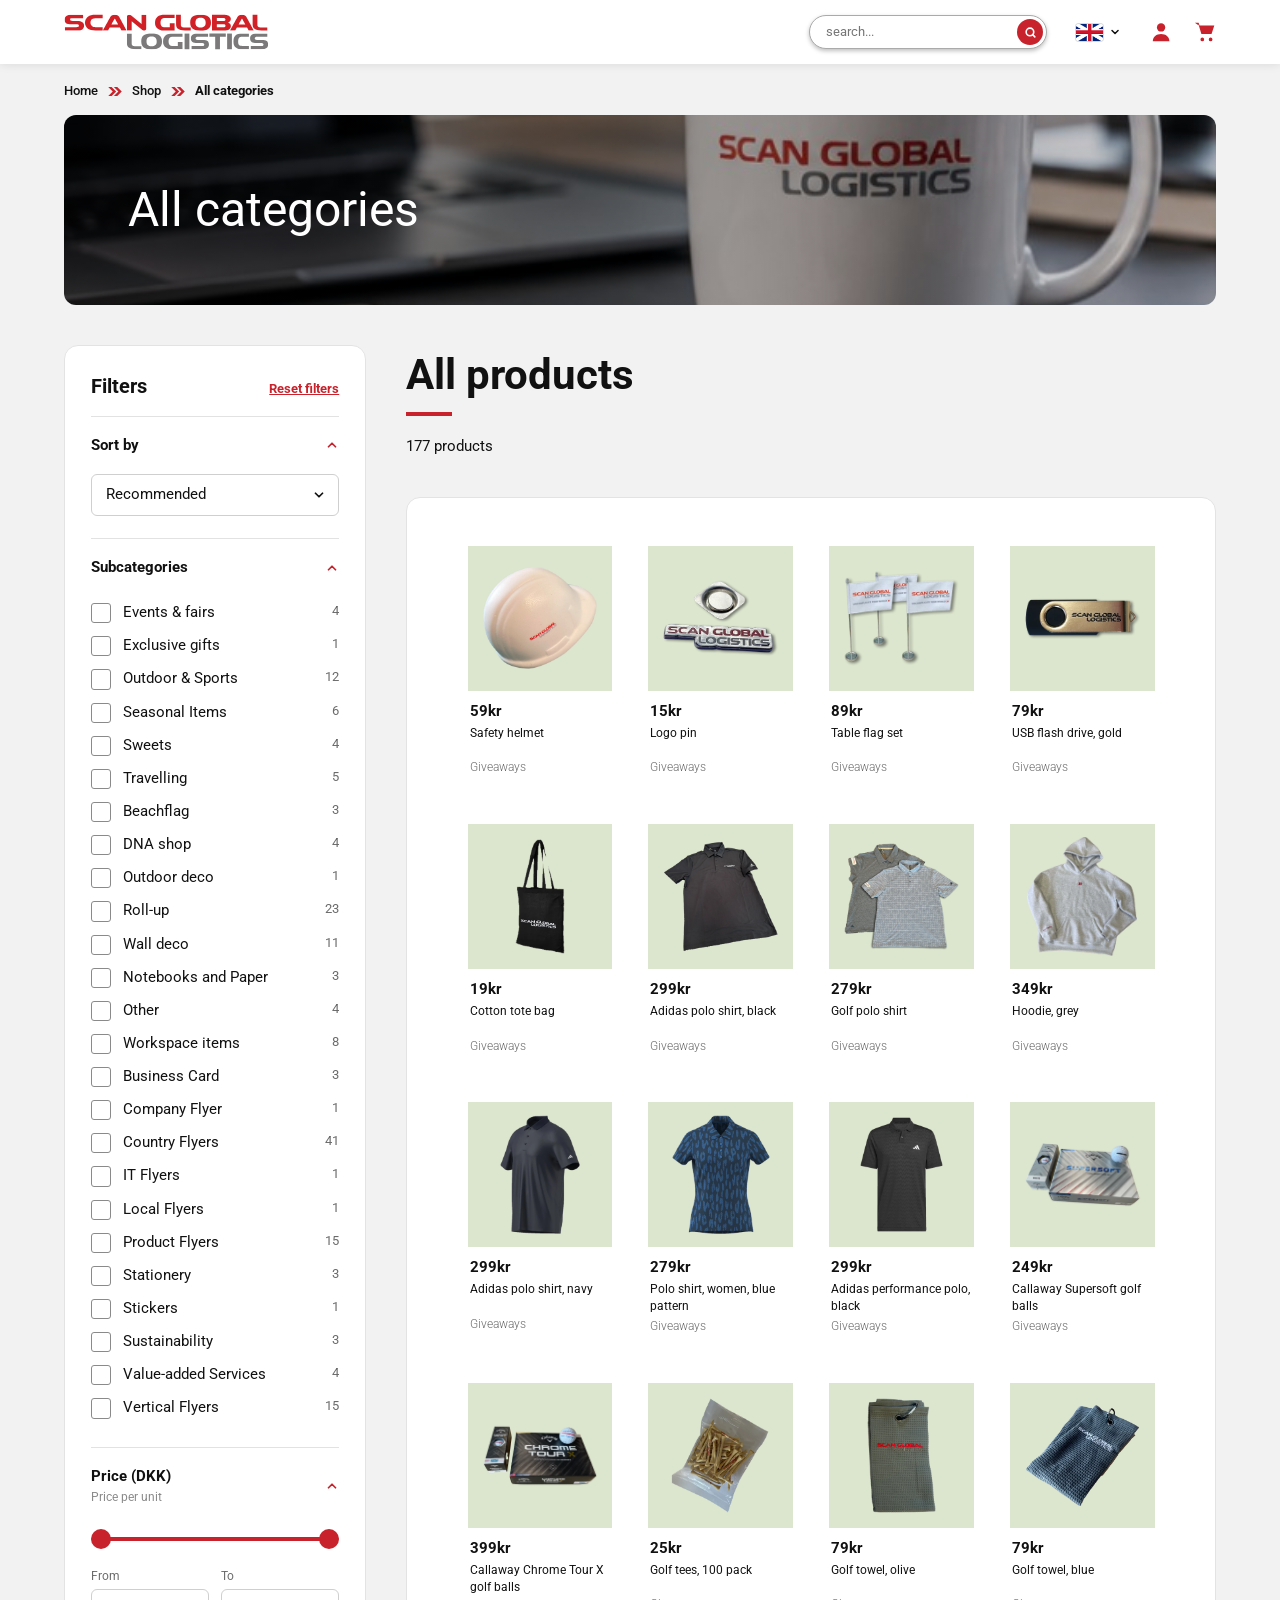
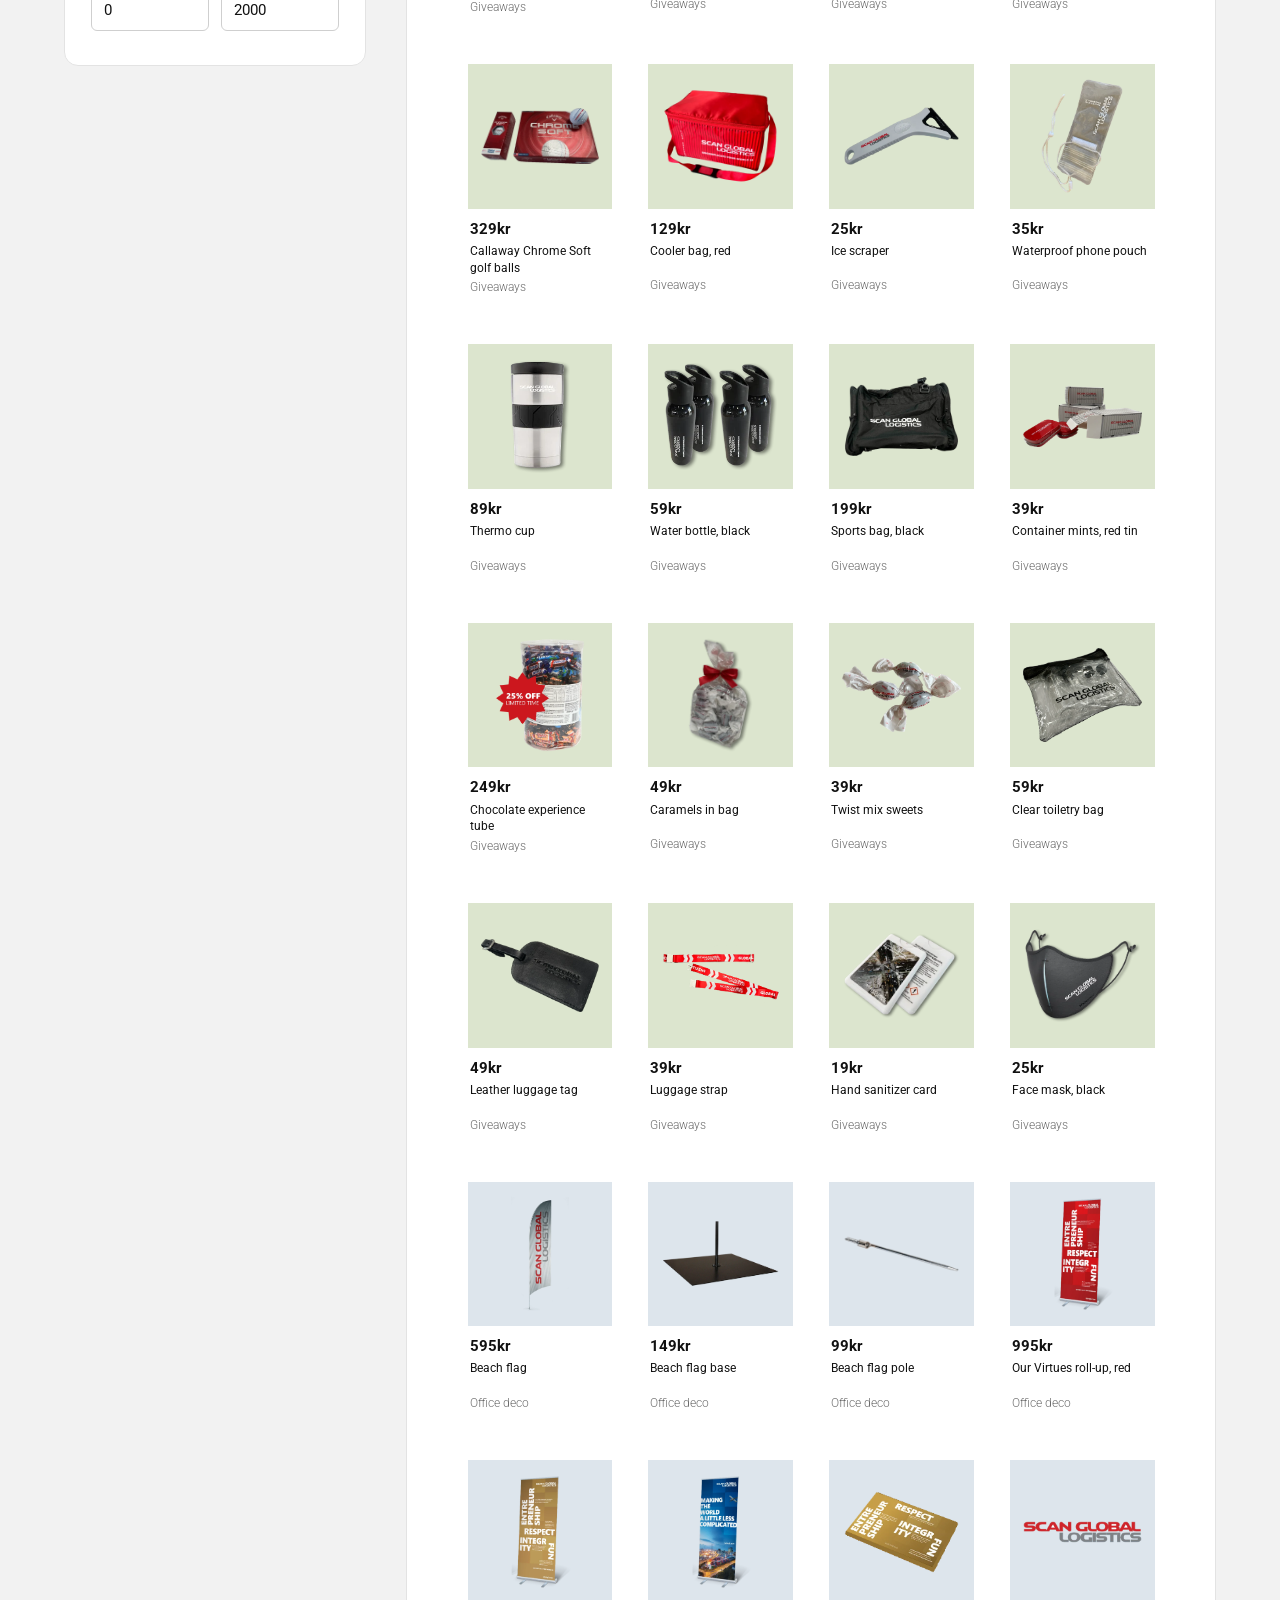
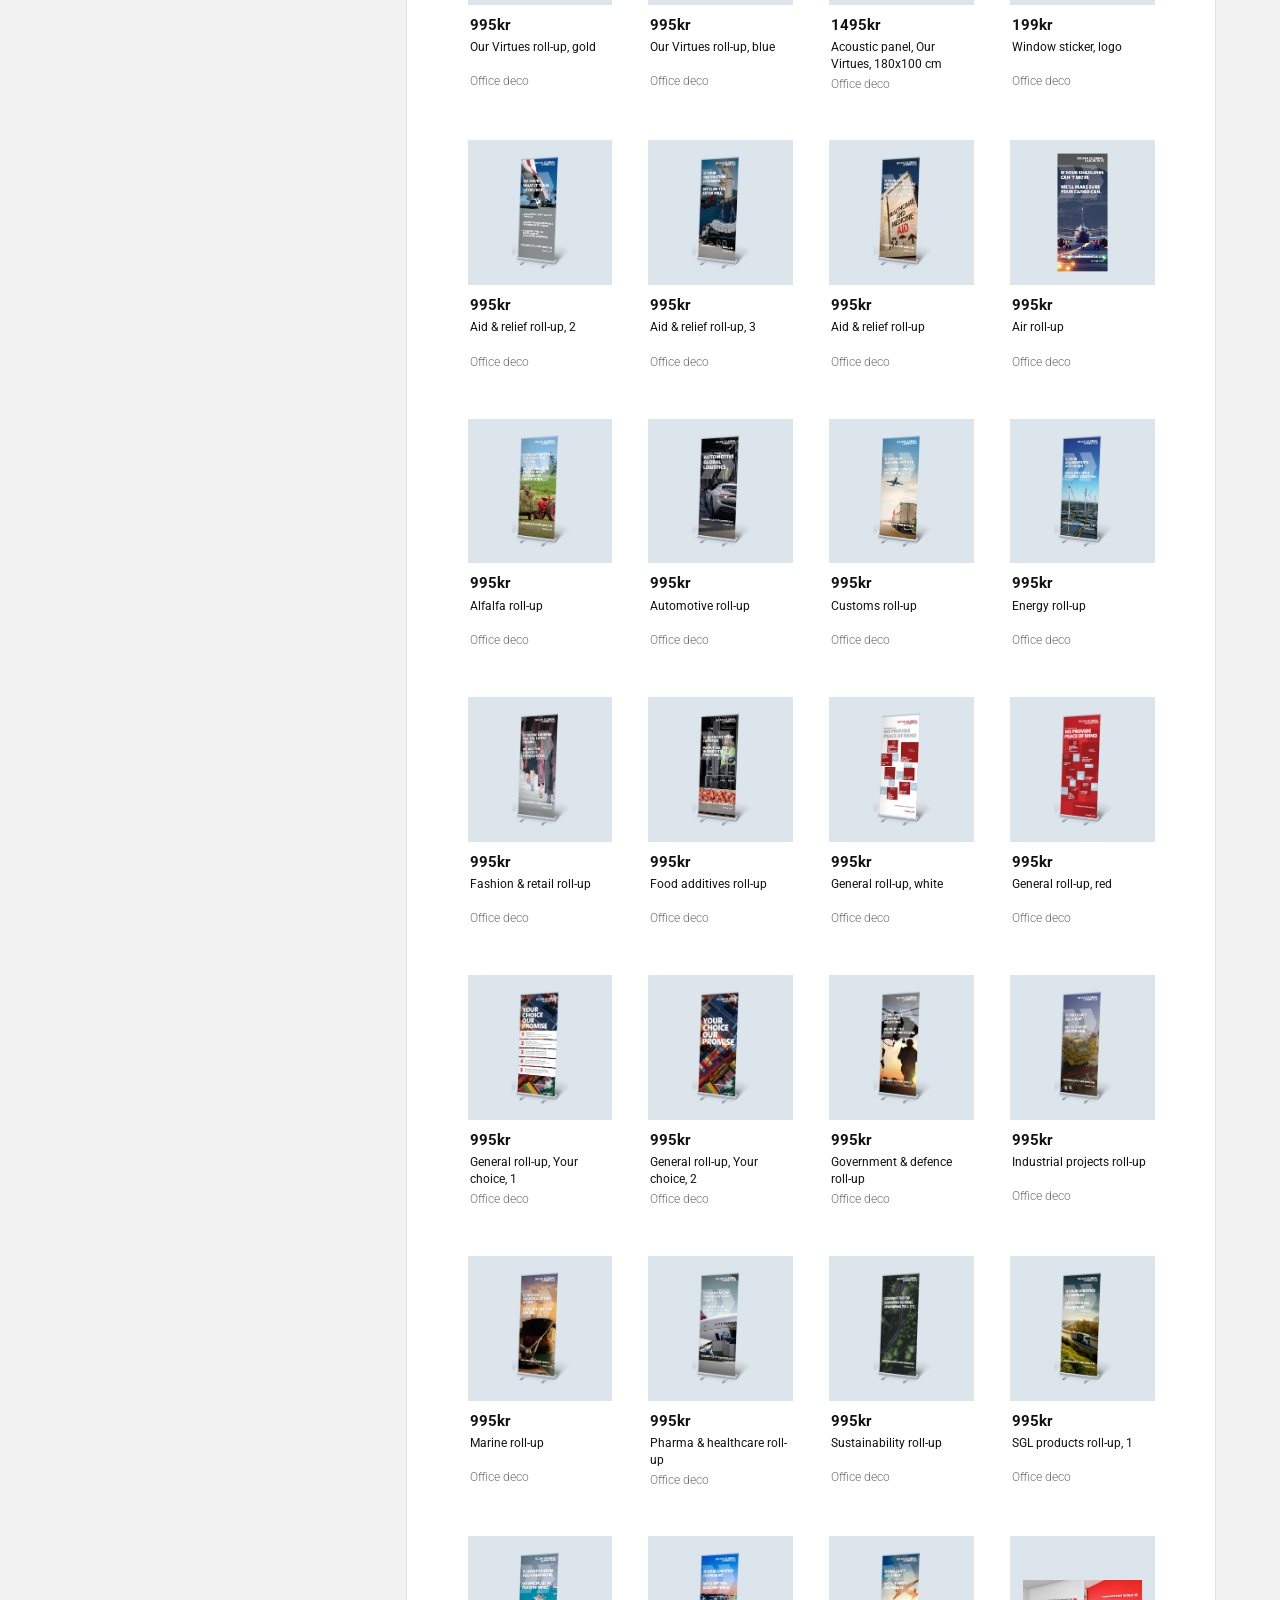
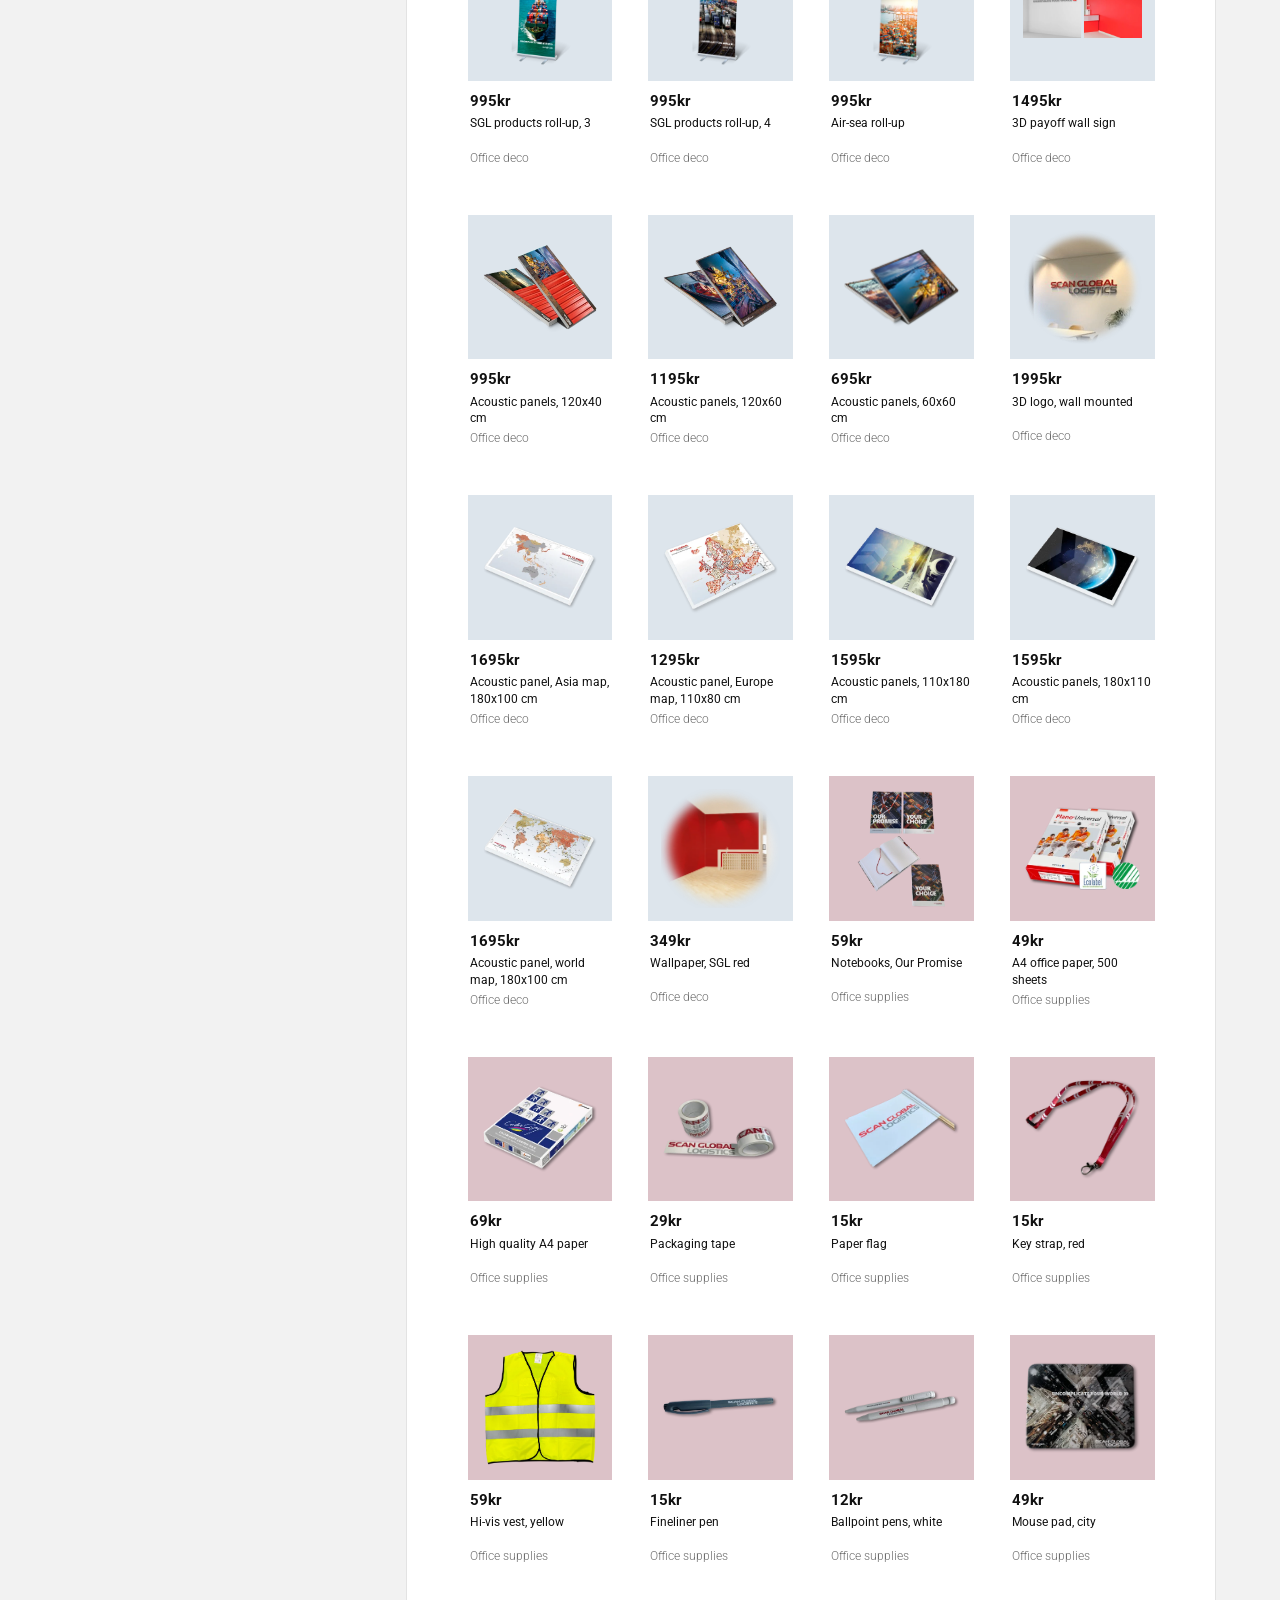
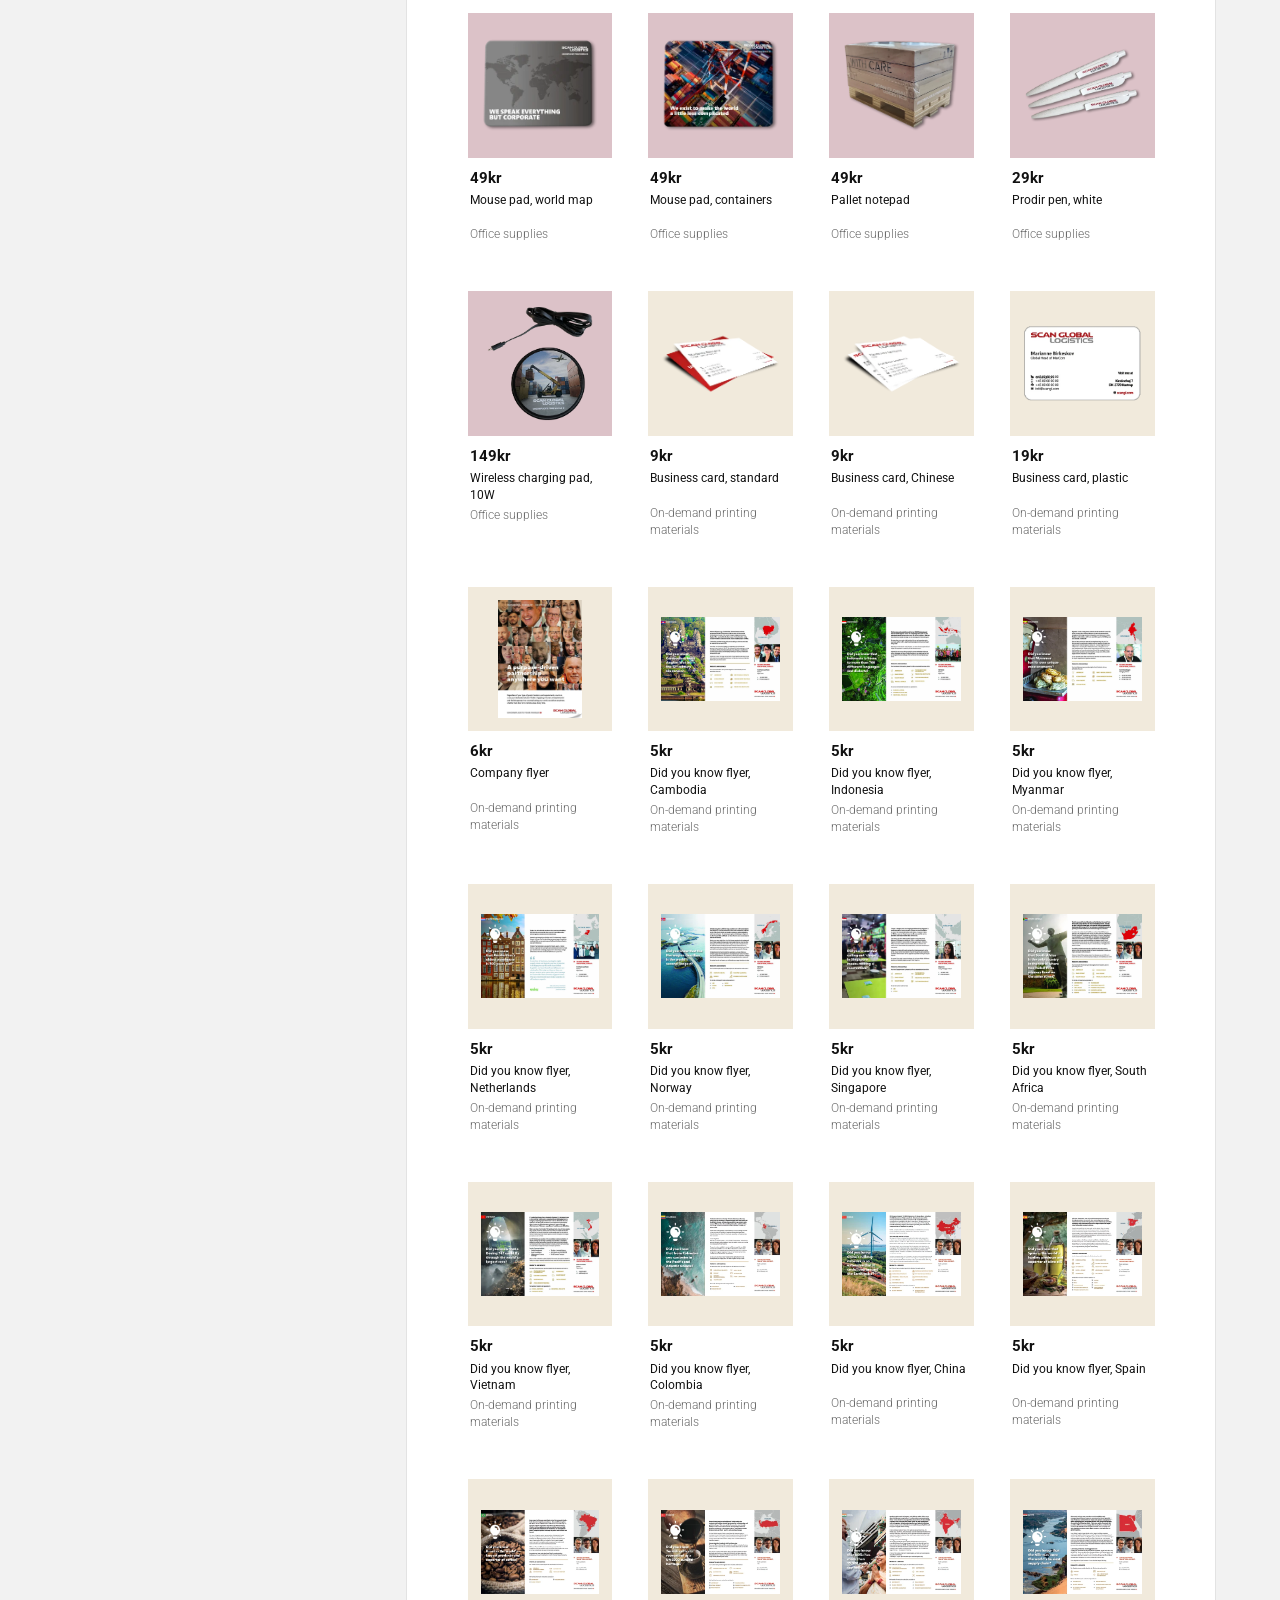
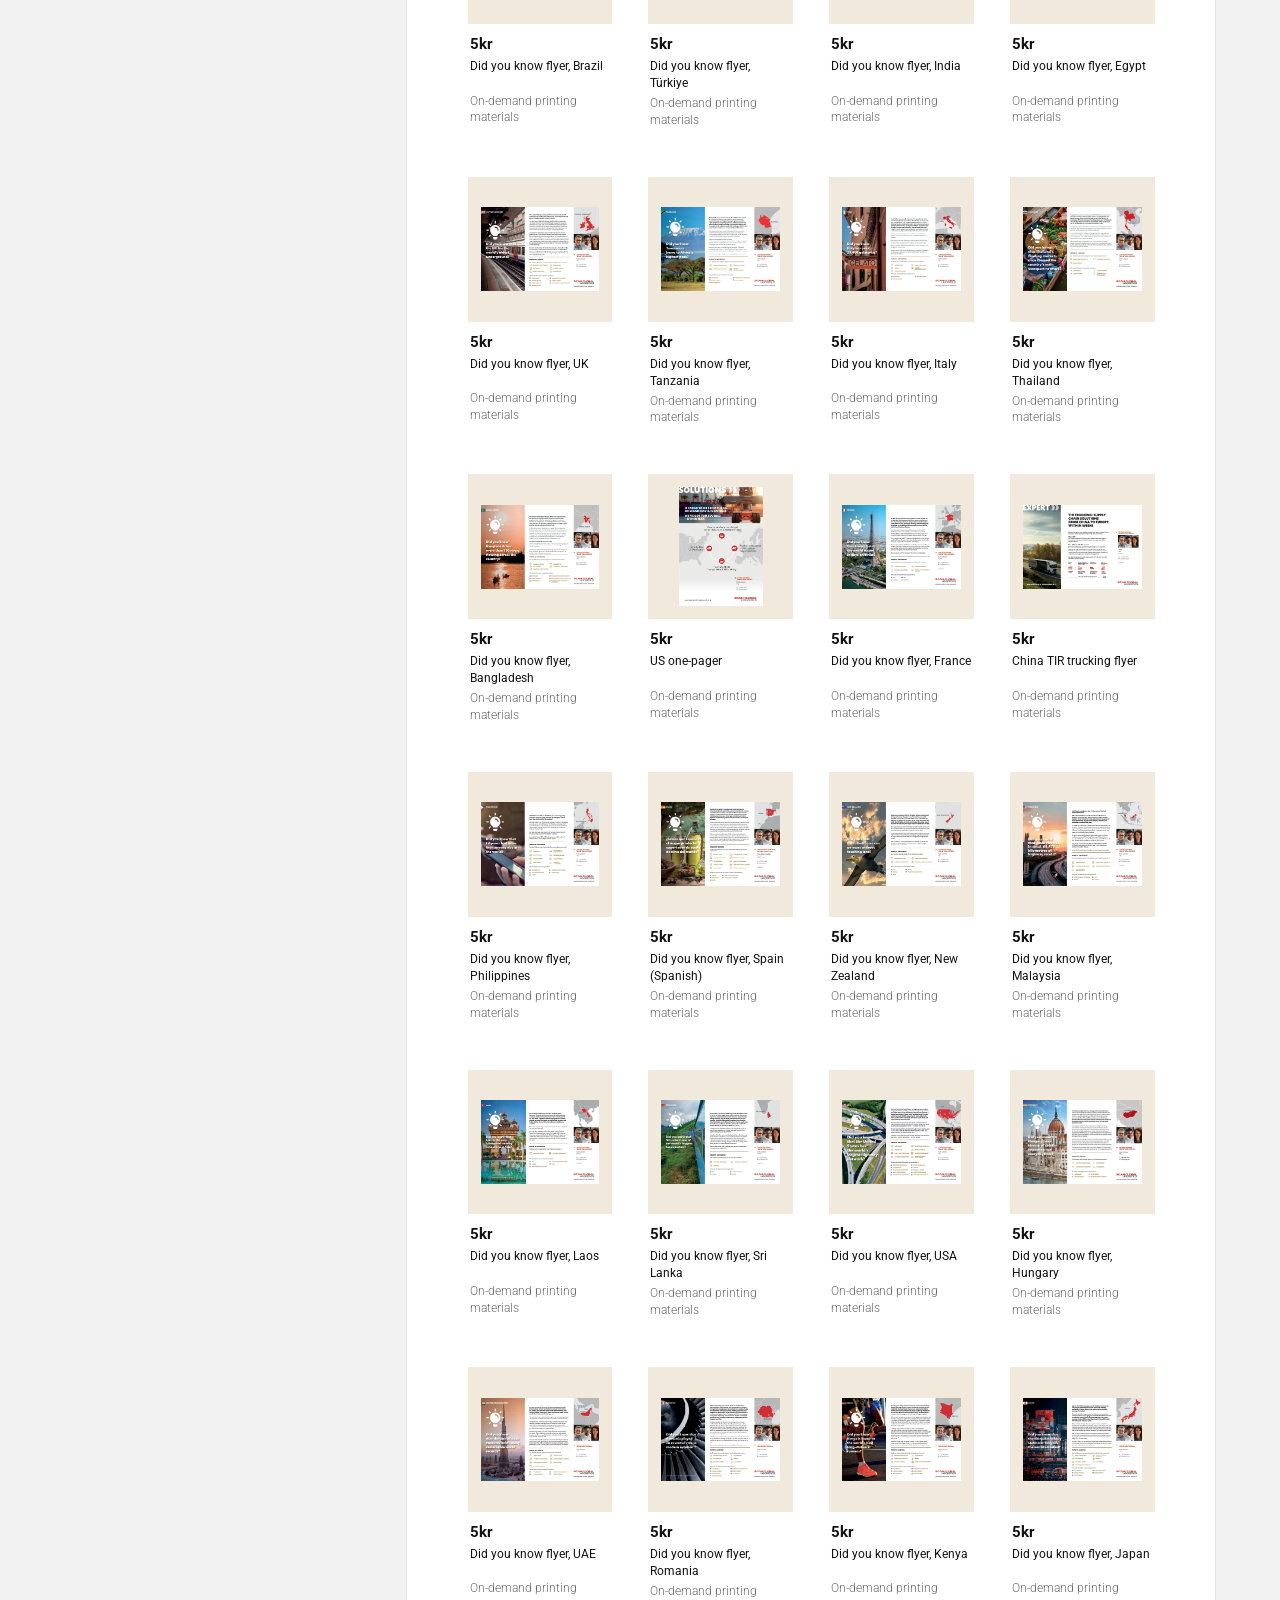
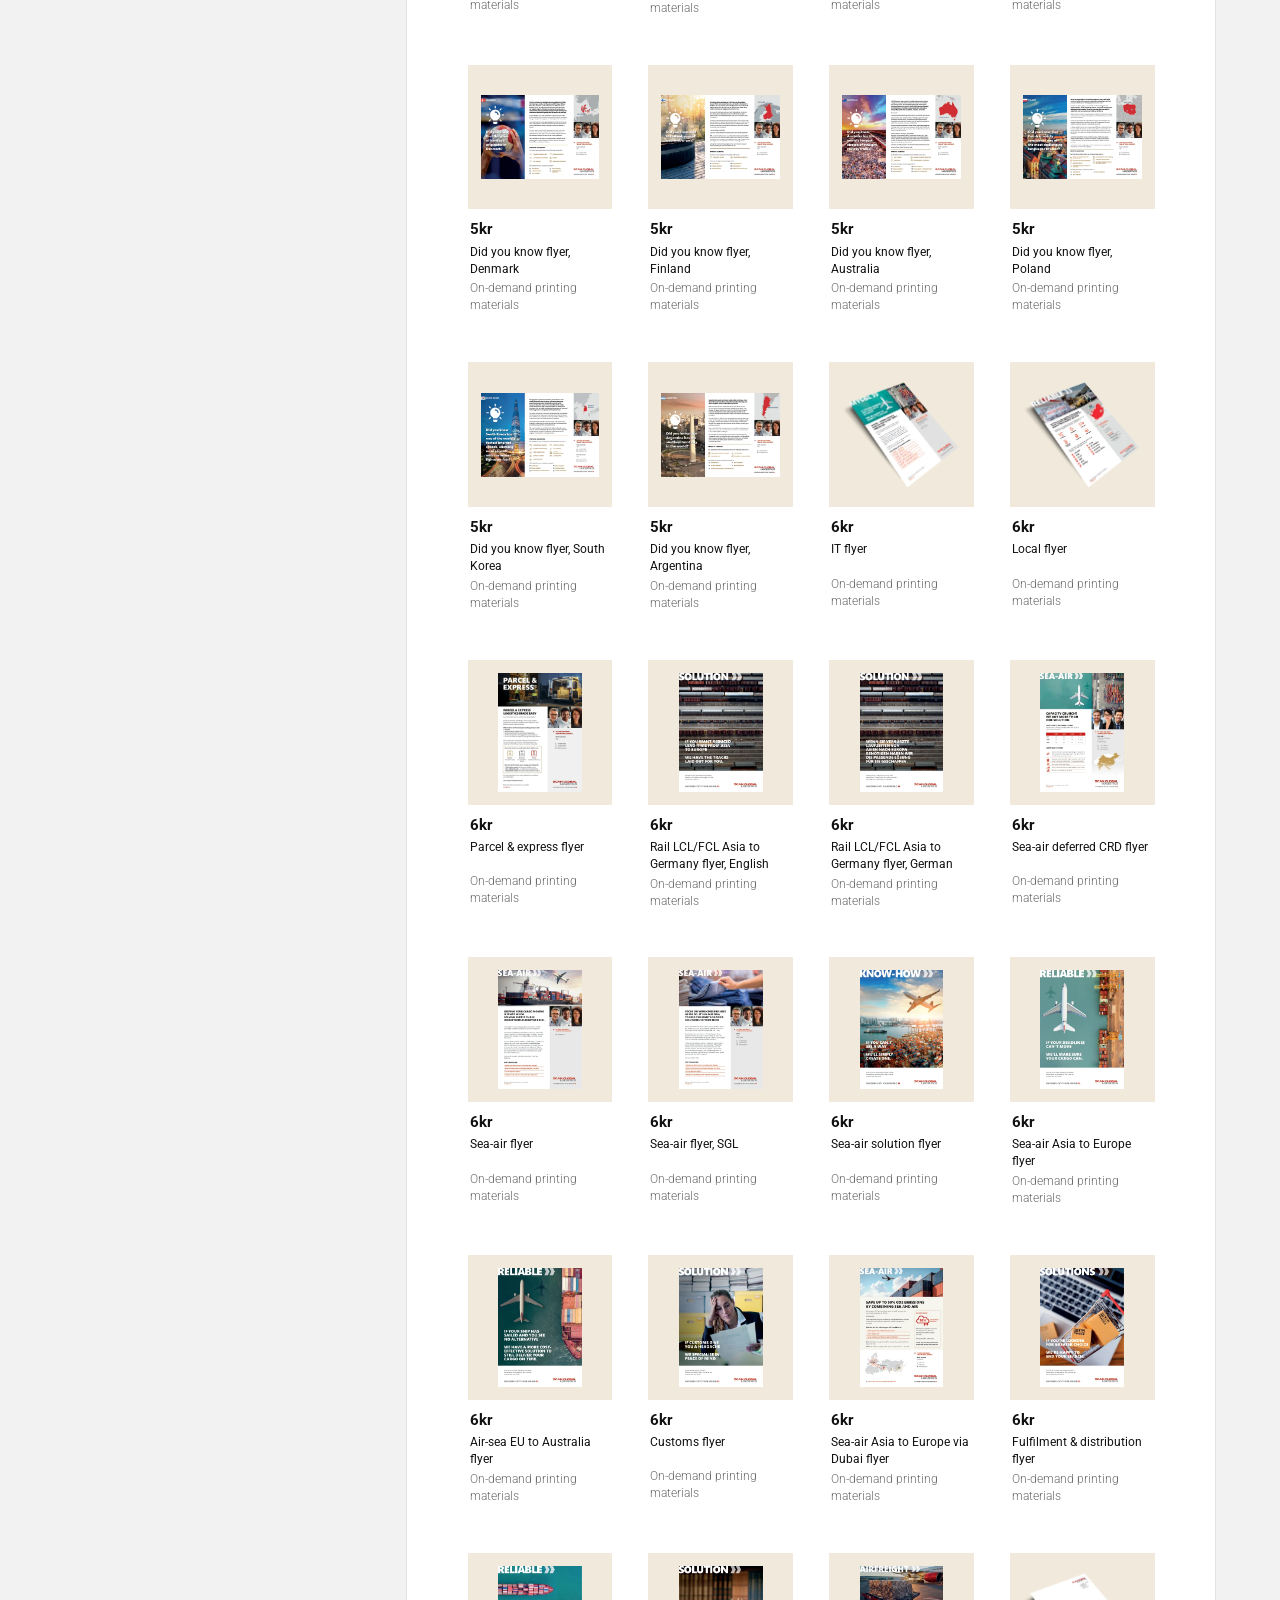
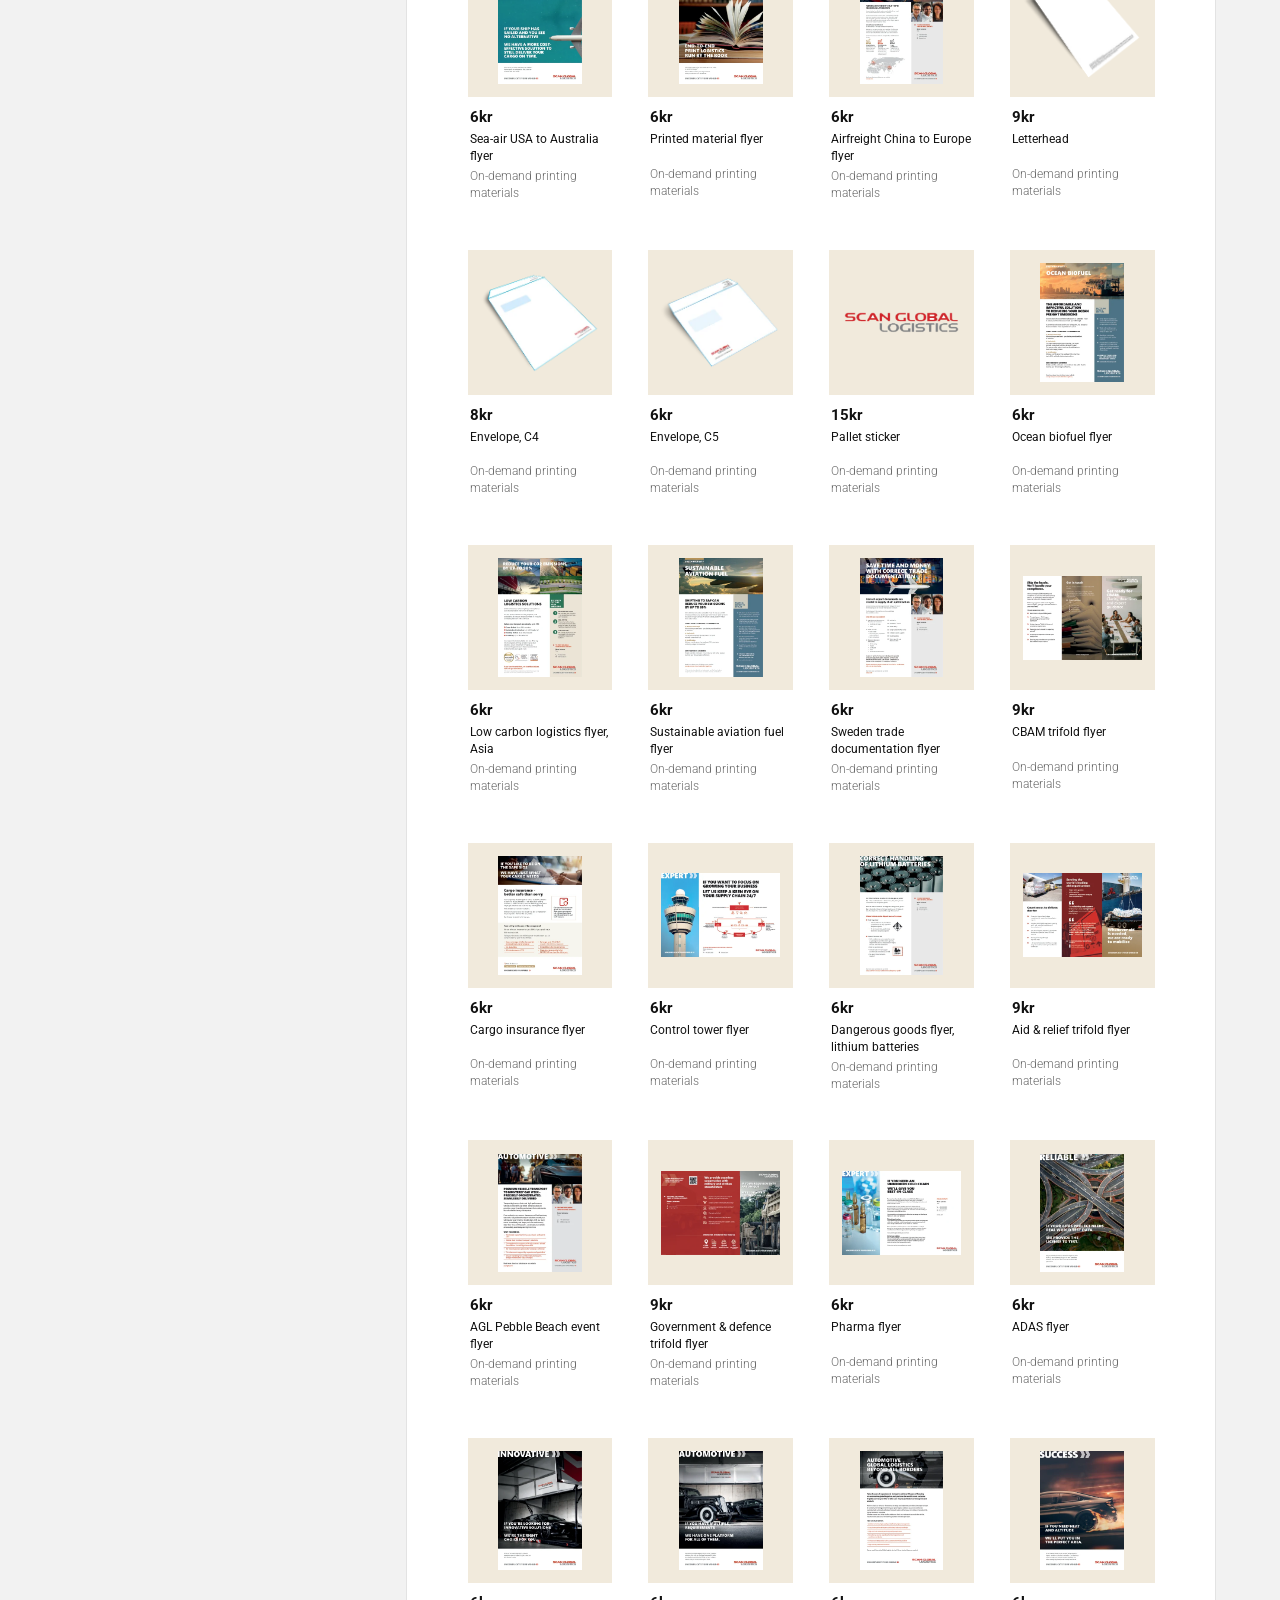
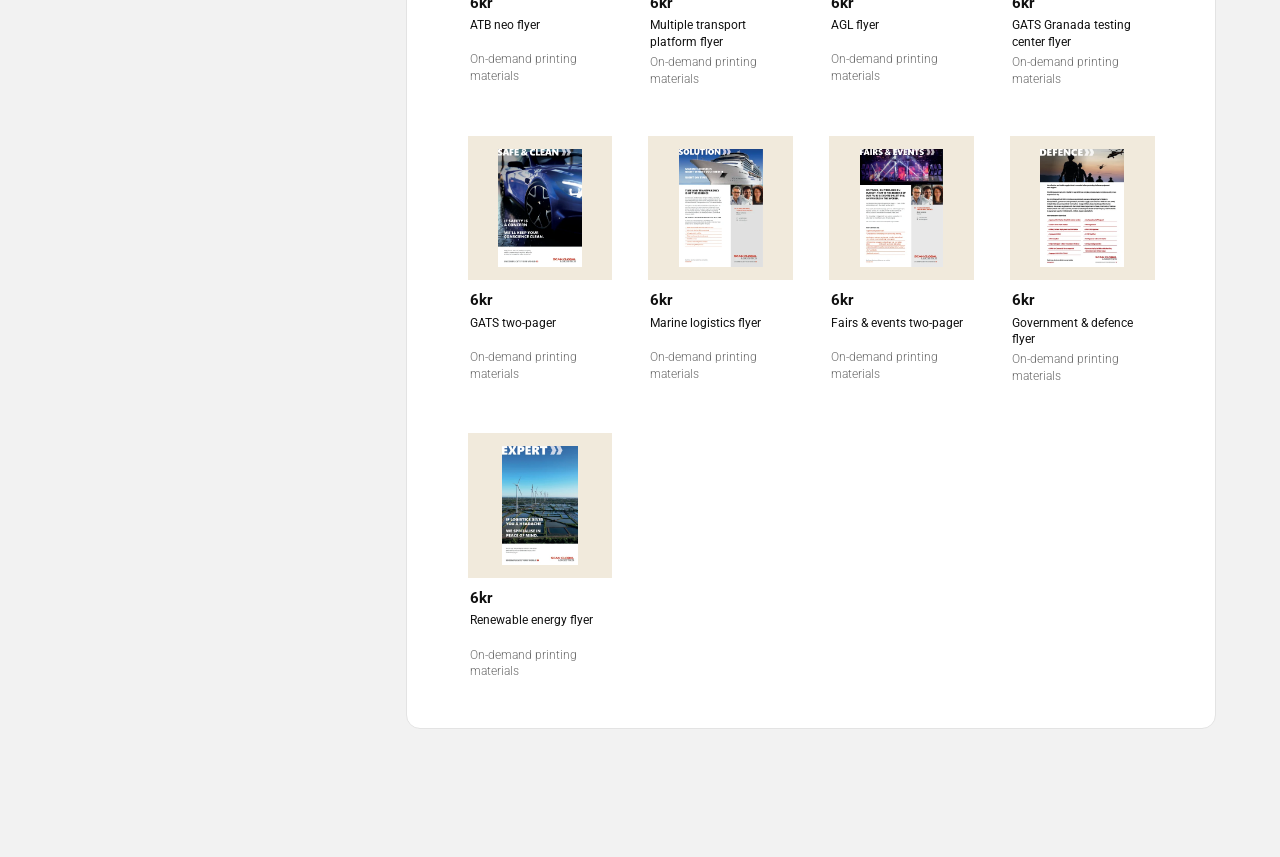
==== category.html @ 78f5ef90 "hover billeder + sprog" ====
<!DOCTYPE html>
<html lang="en">
<head>
  <meta charset="UTF-8">
  <meta name="viewport" content="width=device-width, initial-scale=1">
  <title>Category – SGL Internal Shop</title>
  <link rel="preconnect" href="https://fonts.googleapis.com">
  <link href="https://fonts.googleapis.com/css2?family=Inter:wght@400;500;600;700&family=Roboto:wght@300;400;500;700&display=swap" rel="stylesheet">
  <link rel="stylesheet" href="styles.css?v=20261022l">
</head>
<body data-page="category">
  <div id="site-header"></div>
  <main id="app"></main>
  <script src="products.js?v=20261022l"></script>
  <script src="i18n.js?v=20261022l"></script>
  <script src="script.js?v=20261022l"></script>
</body>
</html>
---- styles.css ----
/* ===== Tokens ===== */
:root {
  --red: #c8232c;
  --red-dark: #9f1a22;
  --ink: #111;
  --muted: #6b6b6b;
  --line: #e2e2e2;
  --footer: #2e2e2e;
  --hover-border: #3a3a3a;
  --field: #f1f1f1;
  --radius: 10px;
  --pad: clamp(16px, 5vw, 72px);
  --gutter: max(var(--pad), calc((100% - 100rem) / 2 + var(--pad)));
  --font: "Roboto", system-ui, -apple-system, "Segoe UI", sans-serif;
}

*, *::before, *::after { box-sizing: border-box; }
html { scroll-behavior: smooth; font-size: clamp(16px, 0.4vw + 11px, 22px); }
body { margin: 0; font-family: var(--font); color: var(--ink); background: #fff; line-height: 1.4; }
img, svg { display: block; max-width: 100%; }
a { color: inherit; text-decoration: none; }
button { font: inherit; cursor: pointer; }
h1, h2, h3, p { margin: 0; }
.sr-only { position: absolute; width: 1px; height: 1px; overflow: hidden; clip: rect(0 0 0 0); white-space: nowrap; }
:focus-visible { outline: 3px solid var(--red); outline-offset: 2px; }
.wrap { padding-inline: var(--pad); max-width: 100rem; margin-inline: auto; }
.section { padding-block: 40px; }

/* ===== Buttons ===== */
.btn {
  display: inline-flex; align-items: center; justify-content: center;
  border: 2px solid transparent; border-radius: 8px;
  padding: 0.625rem 1.375rem; font-weight: 700; color: #fff;
  transition: background-color .2s ease, border-color .2s ease, transform .1s ease;
}
.btn:active { transform: translateY(1px); }
.btn-red { background: var(--red); }
.btn-red:hover { background: var(--red-dark); }
.btn-outline { background: #fff; color: var(--ink); border-color: var(--ink); }
.btn-outline:hover { background: #ececec; }

/* ===== Header ===== */
.site-header { display: flex; align-items: center; justify-content: space-between; gap: 16px; padding: 14px var(--gutter); background: #fff; position: relative; z-index: 5; }
.site-header .logo img { height: 2.25rem; width: auto; }
.header-right { display: flex; align-items: center; gap: 22px; }
.search { position: relative; display: flex; align-items: center; border: 1px solid #aaa; border-radius: 999px; padding: 3px 3px 3px 14px; box-shadow: 0 2px 4px rgba(0,0,0,.25); background: #fff; }
.search input { border: 0; outline: 0; background: transparent; width: clamp(5.6rem, 16vw, 12rem); font: inherit; font-size: 0.8125rem; color: #555; }
.search button { width: 1.625rem; height: 1.625rem; border-radius: 50%; border: 0; background: var(--red); display: grid; place-items: center; transition: background-color .2s ease; }
.search button:hover { background: var(--red-dark); }
.icon-link { position: relative; color: var(--red); display: grid; place-items: center; transition: color .2s ease; }
.icon-link:hover { color: var(--red-dark); }
.icon-link svg { width: 1.375rem; height: 1.375rem; fill: currentColor; }
.cart-badge { position: absolute; top: -8px; right: -10px; min-width: 18px; height: 18px; padding: 0 5px; border-radius: 9px; background: var(--ink); color: #fff; font-size: 0.6875rem; font-weight: 700; display: none; place-items: center; }
.cart-badge.show { display: grid; }

/* ===== Footer ===== */
.site-footer { background: var(--footer); color: #bdbdbd; margin-top: 60px; }
.footer-main { display: flex; flex-wrap: wrap; gap: 40px 60px; padding: 44px var(--gutter) 36px; }
.footer-brand { width: 11.875rem; }
.footer-brand img { width: 10rem; height: auto; }
.footer-brand .marcom { margin-top: 12px; padding-top: 10px; border-top: 1px solid #555; font-size: 0.9375rem; letter-spacing: .06em; color: #9a9a9a; text-align: center; }
.footer-brand address { margin-top: 28px; font-style: normal; font-size: 0.6875rem; line-height: 1.7; color: #8c8c8c; }
.footer-cols { display: flex; flex-wrap: wrap; gap: 36px 48px; flex: 1; padding-top: 56px; }
.footer-col { min-width: 150px; flex: 1; font-size: 0.6875rem; color: #8c8c8c; }
.footer-col h4 { margin: 0 0 6px; color: #fff; font-size: 0.6875rem; letter-spacing: .02em; }
.footer-col p { margin-bottom: 14px; line-height: 1.5; }
.footer-col a { display: block; margin-bottom: 12px; text-transform: uppercase; font-size: 0.625rem; transition: color .2s ease; }
.footer-col a::before { content: "\00BB\00A0"; color: #fff; font-weight: 700; }
.footer-col a:hover { color: #fff; }
.footer-bottom { display: flex; justify-content: space-between; align-items: center; gap: 16px; border-top: 1px solid #444; padding: 18px var(--gutter); font-size: 0.625rem; text-transform: uppercase; color: #8c8c8c; }
.footer-bottom a:hover { color: #fff; }
.footer-bottom .linkedin { color: #fff; font-weight: 700; font-size: 0.875rem; text-transform: none; letter-spacing: -.02em; }

/* ===== Login ===== */
.login-page {
  min-height: 100vh; display: grid; place-items: center; padding: 24px; font-family: "Inter", var(--font);
  background:
    url("assets/images/login-bg.jpg") center / cover no-repeat,
    linear-gradient(180deg, #27323f 0%, #7b8a91 38%, #b0a15a 62%, #5f7a22 100%);
}
.login-card { width: min(100%, 388px); background: rgba(255,255,255,.72); backdrop-filter: blur(3px); border-radius: 28px; padding: 22px 64px 38px; }
.login-logo { width: 100%; height: auto; margin-bottom: 18px; }
.login-card h1 { text-align: center; font-size: 28px; font-weight: 700; padding-bottom: 2px; border-bottom: 1px solid #333; margin-bottom: 36px; }
.login-card form { display: flex; flex-direction: column; gap: 24px; }
.login-card input[type="text"], .login-card input[type="password"] { width: 100%; height: 38px; border: 1px solid #000; border-radius: 8px; padding: 0 8px; font: 600 16px "Inter", sans-serif; background: #fff; }
.login-card input::placeholder { color: #777; }
.login-row { display: flex; align-items: center; justify-content: space-between; gap: 12px; margin-top: -10px; }
.check { display: flex; align-items: center; gap: 6px; font-size: 14px; font-weight: 600; }
.login-row .btn { padding: 6px 28px; font-size: 16px; border-radius: 6px; }
.forgot { margin-top: 18px; padding-top: 12px; border-top: 1px solid #555; font-size: 11px; font-weight: 600; }
.forgot a { color: var(--red); text-decoration: underline; font-weight: 700; }
.forgot a:hover { color: var(--red-dark); }

/* ===== Hero ===== */
.hero {
  min-height: 360px; display: flex; flex-direction: column; justify-content: center; gap: 12px; color: #fff; padding: 40px clamp(24px, 5vw, 72px);
  width: calc(100% - 2 * var(--pad)); max-width: calc(100rem - 2 * var(--pad)); margin: 0 auto; border-radius: 12px; overflow: hidden;
  background:
    linear-gradient(90deg, rgba(0,0,0,.65), rgba(0,0,0,.15)),
    url("assets/images/hero.jpg") center / cover no-repeat,
    linear-gradient(135deg, #1b1b1b, #4a4a4a);
}
.hero h1 { font-size: clamp(2rem, 5vw, 3rem); font-weight: 500; }
.hero p { font-size: 0.9375rem; font-weight: 500; }
.hero .btn { align-self: flex-start; margin-top: 22px; padding: 9px 22px; font-size: 0.8125rem; }
.hero.hero-short { min-height: 190px; }
.hero.hero-short h1 { font-weight: 400; }

/* ===== Section headings ===== */
.heading { font-size: 1.25rem; font-weight: 700; padding-bottom: 8px; position: relative; margin-bottom: 26px; }
.heading::after { content: ""; position: absolute; left: 0; bottom: 0; width: 46px; height: 4px; background: var(--red); }

/* ===== Product cards ===== */
.card { display: block; border: 2px solid transparent; border-radius: 4px; padding: 6px; transition: border-color .2s ease, box-shadow .2s ease; }
.card:hover, .card:focus-visible { border-color: var(--hover-border); box-shadow: 0 4px 12px rgba(0,0,0,.12); }
.card-img { aspect-ratio: 1; display: grid; place-items: center; overflow: hidden; }
.card-img { position: relative; }
.card-img svg { width: 80%; height: 80%; transition: transform .35s ease; }
.card-img .img-main { position: absolute; inset: 9%; width: 82%; height: 82%; object-fit: contain; transition: transform .35s ease; }
.card-img .img-hover { position: absolute; inset: 0; width: 100%; height: 100%; object-fit: cover; opacity: 0; transition: opacity .35s ease; pointer-events: none; }
.card:hover .card-img .img-hover, .card:focus-visible .card-img .img-hover { opacity: 1 !important; }
.card-img:not(:has(.img-hover)) { }
.card:hover .card-img:not(:has(.img-hover)) .img-main, .card:focus-visible .card-img:not(:has(.img-hover)) .img-main { transform: scale(1.1); }   /* no hover photo = gentle zoom */
.card-body { display: flex; flex-direction: column; gap: 3px; padding: 10px 2px 4px; font-size: 0.75rem; }
.card-body .price { font-size: 0.9375rem; font-weight: 700; }
.card-body .name { min-height: 2.6em; }
.card-body .cat { color: var(--muted); font-weight: 300; }

.grid-4 { display: grid; grid-template-columns: repeat(4, 1fr); gap: 20px; }

/* ===== Arrow buttons ===== */
.arrow-btn { width: 30px; height: 30px; border-radius: 50%; border: 0; color: #fff; display: grid; place-items: center; background: var(--red); transition: background-color .2s ease, transform .1s ease; }
.arrow-btn:hover { background: var(--red-dark); }
.arrow-btn:active { transform: scale(.94); }
.arrow-btn.dark { background: #2b2b2b; }
.arrow-btn.dark:hover { background: #4a4a4a; }
.arrow-btn svg { width: 14px; height: 14px; fill: none; stroke: currentColor; stroke-width: 3; stroke-linecap: round; stroke-linejoin: round; }

/* ===== Home: category carousel ===== */
.cat-carousel { --w: min(46vw, 33.75rem); position: relative; max-width: 100rem; margin-inline: auto; padding-inline: var(--pad); }
.cat-viewport { overflow: hidden; border-radius: 4px; }
.cat-track { display: flex; gap: 28px; transition: transform .5s cubic-bezier(.4,0,.2,1); }
.cat-slide {
  flex: 0 0 var(--w); height: clamp(190px, 26vw, 300px); position: relative; display: block; overflow: hidden;
  background: var(--bg, #333); filter: brightness(.45); transition: filter .4s ease;
}
.cat-slide.active { filter: none; }
.cat-slide span { position: absolute; left: 0; right: 0; bottom: 0; padding: 18px 12px 8px; text-align: center; color: #fff; font-size: 1.375rem; font-weight: 700; background: linear-gradient(transparent, rgba(0,0,0,.7)); }
.cat-arrow { position: absolute; top: calc(clamp(190px, 26vw, 300px) / 2 - 1.375rem); width: 2.75rem; height: 2.75rem; background: #000; z-index: 2; }
.cat-arrow:hover { background: #3a3a3a; }
.cat-arrow svg { width: 1.125rem; height: 1.125rem; stroke-width: 3.5; }
.cat-arrow.prev { left: calc(50% - var(--w) / 2 - 1.375rem); }
.cat-arrow.next { right: calc(50% - var(--w) / 2 - 1.375rem); }
.dots { display: flex; justify-content: center; gap: 10px; margin-top: 22px; padding-bottom: 6px; }
.dots button { width: 10px; height: 10px; border-radius: 50%; border: 0; padding: 0; background: #c9c9c9; transition: background-color .2s ease, transform .2s ease; }
.dots button.active { background: var(--red); transform: scale(1.3); }
.dots button:hover { background: var(--red-dark); }

/* ===== Shop page ===== */

.row-track { display: flex; transition: transform .45s cubic-bezier(.4,0,.2,1); }
.row-track .card { flex: 0 0 calc(100% / var(--per, 4)); }

/* ===== Category page ===== */
.all-products { padding-top: 40px; }

/* ===== Product page ===== */
.product-main { display: grid; grid-template-columns: minmax(0, 1fr) minmax(0, 1fr); gap: clamp(24px, 4vw, 56px); padding-top: 40px; align-items: start; }
.gallery { max-width: 26rem; width: 100%; justify-self: center; }
.gallery .stage { aspect-ratio: 1; display: grid; place-items: center; overflow: hidden; }
.gallery .stage svg { width: 85%; height: 85%; transition: transform .35s ease; }
.gallery .stage { position: relative; }
.gallery .stage img { position: absolute; }
.gallery .stage img.main { inset: 7.5%; width: 85%; height: 85%; object-fit: contain; }
.gallery .stage img.full { inset: 0; width: 100%; height: 100%; object-fit: cover; }
.gallery-nav { display: flex; align-items: center; justify-content: center; gap: 14px; margin-top: 12px; font-size: 0.6875rem; }
.gallery-nav button { background: none; border: 0; font-size: 1.125rem; line-height: 1; padding: 2px 6px; transition: color .2s ease; }
.gallery-nav button:hover { color: var(--red); }
.product-info h1 { font-size: clamp(1.5rem, 3vw, 2rem); font-weight: 400; }
.product-info .price { font-size: 1.875rem; font-weight: 700; margin-top: 20px; }
.buy-row { display: flex; align-items: center; gap: 28px; margin-top: 12px; flex-wrap: wrap; }
.stepper { display: inline-flex; border: 1px solid #999; border-radius: 6px; overflow: hidden; }
.stepper button { width: 40px; height: 42px; border: 0; background: #fff; font-size: 1.25rem; font-weight: 700; transition: background-color .2s ease; }
.stepper button:hover { background: #e6e6e6; }
.stepper output { width: 52px; display: grid; place-items: center; font-size: 1.125rem; border-inline: 1px solid #999; }
.buy-row .btn { padding: 12px 34px; font-size: 1.125rem; }
.desc h2 { font-size: 1.25rem; font-weight: 700; margin: 28px 0 8px; }
.desc p { font-size: 1rem; line-height: 1.6; max-width: 36rem; }

/* ===== Cart ===== */
.page-title { font-size: 1.5rem; font-weight: 700; padding-bottom: 10px; position: relative; margin-bottom: 28px; }
.page-title::after { content: ""; position: absolute; left: 0; bottom: 0; width: 62px; height: 5px; background: var(--red); }
.line-item { position: relative; display: flex; border: 1px solid var(--line); margin-bottom: 16px; min-height: 72px; background: #fff; transition: border-color .2s ease, box-shadow .2s ease; }
.line-item:hover { border-color: var(--hover-border); box-shadow: 0 3px 10px rgba(0,0,0,.12); }
.line-item .thumb { width: 68px; flex: none; display: grid; place-items: center; }
.line-item .thumb svg, .line-item .thumb img { width: 90%; max-height: 90%; object-fit: contain; }
.line-item .meta { flex: 1; padding: 10px 14px; display: flex; flex-direction: column; justify-content: space-between; gap: 4px; min-width: 0; }
.line-item .meta a { font-size: 0.9375rem; }
.line-item .meta a:hover { text-decoration: underline; }
.line-item .cat { color: var(--muted); font-size: 0.75rem; }
.line-item .mini-step { display: inline-flex; align-items: center; gap: 8px; font-size: 0.75rem; color: var(--muted); }
.line-item .mini-step button { width: 22px; height: 22px; border: 1px solid #aaa; background: #fff; border-radius: 4px; line-height: 1; transition: background-color .2s ease; }
.line-item .mini-step button:hover { background: #e6e6e6; }
.line-item .line-price { align-self: flex-end; padding: 0 14px 8px; font-size: 1.25rem; font-weight: 700; white-space: nowrap; }
.line-item .remove { position: absolute; top: 4px; right: 8px; border: 0; background: none; color: var(--red); font-size: 1.125rem; font-weight: 700; line-height: 1; transition: color .2s ease, transform .15s ease; }
.line-item .remove:hover { color: var(--red-dark); transform: scale(1.2); }
.sub-row { display: flex; justify-content: space-between; align-items: baseline; margin-top: 56px; font-size: 1rem; font-weight: 700; }
.empty { padding: 40px 0; color: var(--muted); }
.empty .btn { margin-top: 16px; }

/* ===== Checkout ===== */
.checkout-layout { display: grid; grid-template-columns: minmax(0, 1.15fr) minmax(0, 1fr); gap: clamp(24px, 4vw, 56px); padding-top: 40px; align-items: start; }
.checkout-layout h2.col-title { text-align: center; font-size: 1.25rem; font-weight: 700; margin-bottom: 18px; }
.billing { display: flex; flex-direction: column; gap: 12px; }
.form-h { font-size: 0.9375rem; font-weight: 700; margin: 10px 0 0; padding-bottom: 6px; position: relative; }
.form-h::after { content: ""; position: absolute; left: 0; bottom: 0; width: 34px; height: 3px; background: var(--red); }
.billing > .form-h:first-child { margin-top: 0; }
.row2 { display: grid; grid-template-columns: 1fr 1fr; gap: 12px; align-items: start; }
.row3 { display: grid; grid-template-columns: 1fr 1.4fr 1fr; gap: 12px; }
.tracking { display: grid; gap: 8px; }
.billing input { width: 100%; height: 2.75rem; border: 1.5px solid #cfd3d8; border-radius: 8px; background: #fff; padding: 0 14px; font: inherit; font-size: 0.9375rem; color: var(--ink); box-shadow: 0 1px 2px rgba(0,0,0,.04); transition: border-color .2s ease, box-shadow .2s ease; }
.billing input::placeholder { color: #8a8f96; }
.billing input:hover { border-color: #9aa0a8; }
.billing input:focus { outline: 0; border-color: var(--red); box-shadow: 0 0 0 3px rgba(200,35,44,.15); }
.billing input:user-invalid { border-color: var(--red); }
.add-link { justify-self: start; background: none; border: 0; padding: 0; color: var(--red); font: inherit; font-size: 0.8125rem; font-weight: 700; cursor: pointer; transition: color .2s ease; }
.add-link:hover { color: var(--red-dark); text-decoration: underline; }
.summary .form-h { margin: 14px 0 10px; }
.ship-opts { display: grid; gap: 8px; }
.ship-opts .opt { display: flex; align-items: center; gap: 10px; border: 1.5px solid #cfd3d8; border-radius: 8px; padding: 0 14px; height: 2.5rem; font-size: 0.875rem; cursor: pointer; background: #fff; transition: border-color .2s ease; }
.ship-opts .opt:hover, .ship-opts .opt:has(input:checked) { border-color: var(--red); }
.ship-opts .opt span { flex: 1; }
.ship-opts input { accent-color: var(--red); width: 1rem; height: 1rem; }
.ship-opts small { font-size: 0.6875rem; color: #555; }
.sum-box .r > span:not(.big):not(.amt) { font-size: 0.8125rem; }
.summary .line-item { min-height: 56px; margin-bottom: 8px; }
.summary .line-item .meta a { font-size: 0.75rem; }
.summary .line-item .line-price { font-size: 1.0625rem; padding-bottom: 6px; }
.summary .line-item .cat { font-size: 0.625rem; }
.summary hr { border: 0; height: 1px; background: linear-gradient(90deg, transparent, var(--red), transparent); margin: 22px 20% 18px; }
.sum-box { border: 1px solid var(--line); padding: 12px 14px; display: grid; gap: 12px; }
.sum-box .r { display: flex; justify-content: space-between; align-items: baseline; }
.sum-box .big { font-size: 1rem; font-weight: 700; }
.sum-box .big + small, .sum-box small { display: block; font-size: 0.625rem; color: #444; }
.sum-box .amt { font-size: 0.9375rem; font-weight: 700; }
.confirmation { padding: 60px 0; text-align: center; }
.confirmation h1 { font-size: 1.75rem; margin-bottom: 10px; }
.confirmation .btn { margin-top: 24px; }

/* ===== Responsive ===== */
@media (max-width: 900px) {
  .grid-4 { grid-template-columns: repeat(2, 1fr); }
  .product-main, .checkout-layout { grid-template-columns: 1fr; }
  .footer-cols { padding-top: 0; }
}
@media (max-width: 560px) {
  .header-right { gap: 14px; }
  .search input { width: 70px; }
  .login-card { padding-inline: 32px; }
  .cat-carousel { --w: 70vw; }
  .footer-bottom { flex-direction: column; align-items: flex-start; }
}
@media (prefers-reduced-motion: reduce) {
  *, *::before, *::after { transition: none !important; scroll-behavior: auto !important; }
}

/* ===== Search suggestions / results ===== */
.suggest { position: absolute; top: calc(100% + 10px); right: 0; width: min(340px, 86vw); background: #fff; border: 1px solid var(--line); border-radius: 8px; box-shadow: 0 8px 24px rgba(0,0,0,.18); overflow: hidden; z-index: 30; }
.suggest[hidden] { display: none; }
.suggest a { display: flex; align-items: center; gap: 12px; padding: 8px 12px; border-left: 3px solid transparent; transition: background-color .15s ease, border-color .15s ease; }
.suggest a:hover, .suggest a:focus-visible { background: #f4f4f4; border-left-color: var(--red); }
.suggest .s-thumb { width: 44px; height: 44px; flex: none; display: grid; place-items: center; }
.suggest .s-thumb img { width: 86%; height: 86%; object-fit: contain; }
.suggest .s-text { flex: 1; display: flex; flex-direction: column; min-width: 0; }
.suggest .s-text strong { font-size: 0.8125rem; font-weight: 500; }
.suggest .s-text small { font-size: 0.6875rem; color: var(--muted); }
.suggest .s-price { font-size: 0.8125rem; font-weight: 700; }
.suggest .s-all { justify-content: center; font-size: 0.75rem; font-weight: 700; color: var(--red); }
.suggest .s-none { margin: 0; padding: 14px; font-size: 0.8125rem; color: var(--muted); }
.result-count { margin: -14px 0 22px; font-size: 0.8125rem; color: var(--muted); }
.search input::-webkit-search-cancel-button { display: none; }

/* ===== Shop: filter box + category panels ===== */
.shop-page .site-footer { margin-top: 0; }
.shop-page main { background: #f2f2f2; }
.shop-layout { display: grid; grid-template-columns: 18.75rem minmax(0, 1fr); gap: 40px; align-items: start; max-width: 100rem; margin-inline: auto; padding: 56px var(--pad) 88px; }

/* filter box with FAQ-style open/close sections */
.filters { position: sticky; top: calc(var(--header-h, 4.5rem) + 24px); background: #fff; border: 1px solid #e3e3e3; border-radius: 14px; padding: 6px 26px 12px; }
.filters-head { display: flex; justify-content: space-between; align-items: baseline; padding: 20px 0 16px; }
.filters-head h2 { font-size: 1.25rem; font-weight: 700; }
.reset { padding: 0; border: 0; background: none; color: var(--red); font-size: 0.8125rem; font-weight: 700; text-decoration: underline; transition: color .2s ease; }
.reset:hover { color: var(--red-dark); }
.f-group { border-top: 1px solid var(--line); }
.f-group > summary { display: flex; align-items: center; justify-content: space-between; gap: 12px; padding: 18px 0; font-size: 0.9375rem; font-weight: 700; cursor: pointer; list-style: none; transition: color .2s ease; }
.f-group > summary::-webkit-details-marker { display: none; }
.f-group > summary::after {
  content: ""; flex: none; width: 14px; height: 14px; transition: transform .25s ease;
  background: url("data:image/svg+xml,%3Csvg xmlns='http://www.w3.org/2000/svg' viewBox='0 0 24 24' fill='none' stroke='%23c8232c' stroke-width='3' stroke-linecap='round' stroke-linejoin='round'%3E%3Cpath d='M6 9l6 6 6-6'/%3E%3C/svg%3E") center / contain no-repeat;
}
.f-group[open] > summary::after { transform: rotate(180deg); }
.f-group > summary:hover { color: var(--red); }
.f-body { padding-bottom: 22px; animation: f-open .25s ease; }
@keyframes f-open { from { opacity: 0; transform: translateY(-6px); } to { opacity: 1; transform: none; } }

.filters select {
  width: 100%; height: 42px; padding: 0 38px 0 14px; border: 1px solid #cfcfcf; border-radius: 6px; background-color: #fff;
  font: inherit; font-size: 0.9375rem; color: var(--ink); cursor: pointer; appearance: none;
  background-image: url("data:image/svg+xml,%3Csvg xmlns='http://www.w3.org/2000/svg' viewBox='0 0 24 24' fill='none' stroke='%23111' stroke-width='3' stroke-linecap='round' stroke-linejoin='round'%3E%3Cpath d='M6 9l6 6 6-6'/%3E%3C/svg%3E");
  background-repeat: no-repeat; background-position: right 12px center; background-size: 14px;
  transition: border-color .2s ease;
}
.filters select:hover, .filters select:focus { border-color: var(--hover-border); outline: 0; }

.check-row { display: flex; align-items: flex-start; gap: 12px; padding: 6px 0; font-size: 0.9375rem; line-height: 1.35; cursor: pointer; }
.check-row input {
  appearance: none; flex: none; width: 1.25rem; height: 1.25rem; margin: 1px 0 0; border: 1.5px solid #8a8a8a; border-radius: 3px; background: #fff center / 14px no-repeat; cursor: pointer;
  transition: background-color .2s ease, border-color .2s ease;
}
.check-row:hover input { border-color: var(--ink); }
.check-row input:checked {
  background-color: var(--red); border-color: var(--red);
  background-image: url("data:image/svg+xml,%3Csvg xmlns='http://www.w3.org/2000/svg' viewBox='0 0 24 24' fill='none' stroke='white' stroke-width='4' stroke-linecap='round' stroke-linejoin='round'%3E%3Cpath d='M5 12l5 5 9-10'/%3E%3C/svg%3E");
}
.check-row:hover input:checked { background-color: var(--red-dark); border-color: var(--red-dark); }

/* two-thumb price slider */
.range { --lo: 0; --hi: 1; position: relative; height: 22px; margin: 4px 0 18px; }
.range::before { content: ""; position: absolute; left: 0; right: 0; top: 50%; height: 4px; transform: translateY(-50%); border-radius: 2px; background: #f2b4b7; }
.range-fill { position: absolute; top: 50%; height: 4px; transform: translateY(-50%); border-radius: 2px; background: var(--red);
  left: calc(10px + (100% - 20px) * var(--lo)); right: calc(10px + (100% - 20px) * (1 - var(--hi))); }
.range input[type="range"] { position: absolute; left: 0; top: 0; width: 100%; height: 22px; margin: 0; background: none; pointer-events: none; appearance: none; -webkit-appearance: none; }
.range input[type="range"]:nth-of-type(2) { z-index: 4; }
.range input[type="range"]::-webkit-slider-runnable-track { background: transparent; height: 22px; }
.range input[type="range"]::-moz-range-track { background: transparent; height: 22px; }
.range input[type="range"]::-webkit-slider-thumb { -webkit-appearance: none; pointer-events: auto; width: 20px; height: 20px; margin-top: 1px; border: 0; border-radius: 50%; background: var(--red); cursor: pointer; transition: background-color .2s ease, transform .15s ease; }
.range input[type="range"]::-moz-range-thumb { pointer-events: auto; width: 20px; height: 20px; border: 0; border-radius: 50%; background: var(--red); cursor: pointer; transition: background-color .2s ease, transform .15s ease; }
.range input[type="range"]::-webkit-slider-thumb:hover { background: var(--red-dark); transform: scale(1.1); }
.range input[type="range"]::-moz-range-thumb:hover { background: var(--red-dark); transform: scale(1.1); }

.price-inputs { display: flex; gap: 12px; }
.price-inputs label { flex: 1; font-size: 0.75rem; color: var(--muted); }
.price-inputs input { display: block; width: 100%; height: 42px; margin-top: 4px; padding: 0 12px; border: 1px solid #cfcfcf; border-radius: 6px; font: inherit; font-size: 0.9375rem; color: var(--ink); transition: border-color .2s ease; }
.price-inputs input:hover, .price-inputs input:focus { border-color: var(--hover-border); outline: 0; }

/* content area */
.shop-content { min-width: 0; }
.shop-head { margin-bottom: 40px; }
.shop-head h1 { position: relative; display: inline-block; padding-bottom: 12px; font-size: clamp(1.875rem, 4vw, 2.625rem); font-weight: 700; }
.shop-head h1::after { content: ""; position: absolute; left: 0; bottom: 0; width: 46px; height: 4px; background: var(--red); }
.shop-head .sub { margin-top: 16px; font-size: 1.125rem; color: var(--muted); }
.shop-head .count { margin-top: 20px; font-size: 0.9375rem; }

.panel { background: #fff; border: 1px solid #e3e3e3; border-radius: 14px; padding: 40px 3.25rem 36px; margin-bottom: 40px; }
.panel-title { position: relative; padding-bottom: 12px; margin-bottom: 34px; font-size: clamp(1.375rem, 2.4vw, 1.75rem); font-weight: 700; }
.panel-title::after { content: ""; position: absolute; left: 0; bottom: 0; width: 62px; height: 4px; background: var(--red); }
.panel-empty { text-align: center; color: var(--muted); }
.panel-empty .btn { margin-top: 16px; }

/* carousel inside a panel: arrows sit left/right, centred on the images */
.row-carousel { --per: 4; position: relative; container-type: inline-size; }
.row-viewport { overflow: hidden; padding: 4px 6px 16px; margin: -4px -6px -16px; }
.row-track .card { padding-inline: 10px; }
.row-arrow {
  position: absolute; z-index: 3; top: 40%; top: calc(100cqw / var(--per) / 2 - 4px); transform: translateY(-50%);
  width: 2.875rem; height: 2.875rem; border: 0; border-radius: 50%; background: #fff; color: var(--red);
  display: grid; place-items: center; box-shadow: 0 2px 10px rgba(0,0,0,.25);
  transition: background-color .2s ease, color .2s ease, box-shadow .2s ease, transform .15s ease;
}
.row-arrow.prev { left: -2.6rem; }
.row-arrow.next { right: -2.6rem; }
.row-arrow:hover { background: #f5f5f5; color: var(--red-dark); box-shadow: 0 3px 14px rgba(0,0,0,.32); }
.row-arrow:active { transform: translateY(-50%) scale(.94); }
.row-arrow svg { width: 1.25rem; height: 1.25rem; fill: none; stroke: currentColor; stroke-width: 3; stroke-linecap: round; stroke-linejoin: round; }
.row-carousel.no-scroll .row-arrow { display: none; }

@media (max-width: 1100px) {
  .shop-layout { grid-template-columns: 16.25rem minmax(0, 1fr); gap: 28px; }
  .panel { padding: 32px 3rem 30px; }
}
@media (max-width: 900px) {
  .shop-layout { grid-template-columns: 1fr; gap: 28px; padding: 32px var(--pad) 56px; }
  .filters { position: static; }
  .panel { padding: 26px 18px 22px; margin-bottom: 28px; }
  .row-carousel { --per: 2; }
  .row-arrow { width: 38px; height: 38px; }
  .row-arrow.prev { left: -12px; }
  .row-arrow.next { right: -12px; }
}

.gallery-nav[hidden] { display: none; }

/* category page: hero sits above the filter layout, count next to each subcategory */
.check-row .n { margin-left: auto; padding-left: 8px; color: var(--muted); font-size: 0.8125rem; }
.hero + .shop-layout { padding-top: 40px; }
.shop-content .panel > .grid-4 { gap: 28px 20px; }

/* checkout: Place order + Keep shopping side by side under the totals */
.order-actions { display: flex; flex-wrap: wrap; gap: 16px; margin-top: 24px; }
.order-actions .btn { flex: 1 1 9rem; padding: 0.75rem 0.5rem; font-size: 1.0625rem; border-radius: 10px; }
.btn:disabled { opacity: .45; cursor: not-allowed; }
.btn:disabled:hover { background: var(--red); }

/* ===== Consistent page whitespace (same as shop) ===== */
.product-main { padding-top: 56px; }
.checkout-layout { padding-bottom: 88px; }
.all-products { padding-bottom: 88px; }
.confirmation { padding-bottom: 88px; }
.hero + .section { padding-top: 56px; }
@media (max-width: 560px) { .hero { min-height: 280px; } }

/* ===== Sticky menu bar ===== */
.site-header { position: sticky; top: 0; z-index: 50; background: #fff; box-shadow: 0 2px 8px rgba(0,0,0,.08); }

.panel-head { display: flex; justify-content: space-between; align-items: flex-start; gap: 16px; flex-wrap: wrap; }
.see-all { display: inline-flex; align-items: center; gap: 8px; color: var(--red); font-weight: 700; font-size: 1rem; margin-top: 6px; transition: color .2s ease; }
.see-all svg { width: 1.1rem; height: 0.75rem; fill: currentColor; transition: transform .2s ease; }
.see-all:hover { color: var(--red-dark); }
.see-all:hover svg { transform: translateX(3px); }

@media (max-width: 560px) { .row2, .row3 { grid-template-columns: 1fr; } }

/* ===== Breadcrumbs ===== */
.crumbs { max-width: 100rem; margin-inline: auto; padding: 18px var(--pad) 0; }
.crumbs ol { list-style: none; margin: 0; padding: 0; display: flex; flex-wrap: wrap; align-items: center; gap: 4px 0; font-size: 0.8125rem; color: var(--muted); }
.crumbs li { display: inline-flex; align-items: center; }
.crumbs li + li::before { content: ""; width: 0.9rem; height: 0.6rem; margin: 0 0.6rem; background: var(--red); flex: none;
  -webkit-mask: url("data:image/svg+xml,%3Csvg xmlns='http://www.w3.org/2000/svg' viewBox='0 0 24 16'%3E%3Cpath d='M0 0h6l8 8-8 8H0l8-8zM10 0h6l8 8-8 8h-6l8-8z'/%3E%3C/svg%3E") center / contain no-repeat;
          mask: url("data:image/svg+xml,%3Csvg xmlns='http://www.w3.org/2000/svg' viewBox='0 0 24 16'%3E%3Cpath d='M0 0h6l8 8-8 8H0l8-8zM10 0h6l8 8-8 8h-6l8-8z'/%3E%3C/svg%3E") center / contain no-repeat; }
.crumbs a { color: var(--ink); font-weight: 500; transition: color .2s ease; }
.crumbs a:hover { color: var(--red); text-decoration: underline; }
.crumbs [aria-current] { color: var(--ink); font-weight: 700; max-width: 40ch; overflow: hidden; text-overflow: ellipsis; white-space: nowrap; }
.crumbs + .hero { margin-top: 14px; }
.crumbs + .shop-layout, .crumbs + .wrap .product-main, .crumbs + .wrap.checkout-layout, .crumbs + .wrap.all-products { padding-top: 24px; }
.crumbs + .wrap .product-main { padding-top: 24px; }

.cat-carousel.init .cat-track, .cat-carousel.init .cat-slide { transition: none !important; }

/* ===== Add-to-bag toast ===== */
.cart-toast { position: fixed; top: calc(var(--header-h, 4.5rem) + 12px); right: max(var(--pad), calc((100vw - 100rem) / 2 + var(--pad))); z-index: 80; width: min(22rem, calc(100vw - 2 * var(--pad))); background: #fff; border: 1px solid var(--line); border-top: 4px solid var(--red); border-radius: 12px; padding: 16px 18px 18px; box-shadow: 0 12px 32px rgba(0,0,0,.2); opacity: 0; transform: translateY(-10px); transition: opacity .25s ease, transform .25s ease; }
.cart-toast.show { opacity: 1; transform: none; }
.ct-close { position: absolute; top: 6px; right: 10px; background: none; border: 0; font-size: 1.5rem; line-height: 1; color: #777; cursor: pointer; transition: color .2s ease; }
.ct-close:hover { color: var(--red); }
.ct-head { display: flex; align-items: center; gap: 8px; font-weight: 700; font-size: 1rem; margin-bottom: 12px; }
.ct-head svg { width: 1.25rem; height: 1.25rem; padding: 3px; border-radius: 50%; background: var(--red); fill: none; stroke: #fff; stroke-width: 3.5; stroke-linecap: round; stroke-linejoin: round; }
.ct-item { display: flex; gap: 12px; align-items: center; }
.ct-thumb { width: 3.5rem; height: 3.5rem; flex: none; display: grid; place-items: center; border-radius: 6px; }
.ct-thumb { overflow: hidden; }
.ct-thumb { position: relative; }
.ct-thumb img { position: absolute; inset: 0; width: 100%; height: 100%; padding: 5px; box-sizing: border-box; object-fit: contain; }
.ct-meta { display: grid; gap: 2px; min-width: 0; }
.ct-name { font-weight: 600; font-size: 0.9375rem; }
.ct-qty { font-size: 0.8125rem; color: var(--muted); }
.ct-total { display: flex; justify-content: space-between; margin: 14px 0 12px; padding-top: 12px; border-top: 1px solid var(--line); font-size: 0.9375rem; }
.ct-actions { display: flex; align-items: center; justify-content: space-between; gap: 12px; }
.ct-actions .btn { padding: 10px 18px; font-size: 0.875rem; border-radius: 8px; }
.ct-keep { background: none; border: 0; padding: 0; color: var(--red); font: inherit; font-size: 0.875rem; font-weight: 700; cursor: pointer; }
.ct-keep:hover { color: var(--red-dark); text-decoration: underline; }
.cart-badge.bump { animation: bump .45s ease; }
@keyframes bump { 40% { transform: scale(1.5); } }
@media (max-width: 560px) { .cart-toast { right: var(--pad); left: var(--pad); width: auto; } }

.f-group > summary .hint { display: block; margin-top: 2px; font-size: 0.75rem; font-weight: 400; color: #8a8a8a; }
.home-end { padding-bottom: 88px; }

/* ===== Company / personal purchase ===== */
.purchase-toggle { display: grid; grid-template-columns: 1fr 1fr; gap: 6px; padding: 5px; margin-bottom: 20px; background: #fff; border: 1.5px solid #cfd3d8; border-radius: 12px; }
.purchase-toggle label { cursor: pointer; }
.purchase-toggle input { position: absolute; opacity: 0; pointer-events: none; }
.purchase-toggle span { display: grid; place-items: center; height: 2.75rem; border-radius: 8px; font-weight: 700; font-size: 0.9375rem; transition: background-color .2s ease, color .2s ease; }
.purchase-toggle label:hover span { background: #f3f3f3; }
.purchase-toggle input:checked + span { background: var(--red); color: #fff; }
.purchase-toggle input:focus-visible + span { outline: 3px solid var(--red); outline-offset: 2px; }
fieldset.mode { border: 0; margin: 0; padding: 0; min-width: 0; display: flex; flex-direction: column; gap: 12px; }
fieldset.mode[hidden] { display: none; }
.pay-opts { display: grid; grid-template-columns: 1fr 1fr; gap: 12px; }
.pay-opts .opt { display: flex; align-items: center; gap: 10px; border: 1.5px solid #cfd3d8; border-radius: 8px; padding: 0 14px; height: 2.75rem; font-size: 0.9375rem; font-weight: 600; cursor: pointer; background: #fff; transition: border-color .2s ease; }
.pay-opts .opt:hover, .pay-opts .opt:has(input:checked) { border-color: var(--red); }
.pay-opts input { accent-color: var(--red); width: 1rem; height: 1rem; }
.pay-panel { display: grid; gap: 12px; }
.pay-panel[hidden] { display: none; }
.pay-note { font-size: 0.75rem; color: #6b6b6b; }
.mp-phone { display: flex; align-items: stretch; }
.mp-phone .prefix { display: grid; place-items: center; padding: 0 14px; border: 1.5px solid #cfd3d8; border-right: 0; border-radius: 8px 0 0 8px; background: #f6f6f6; font-weight: 700; font-size: 0.9375rem; }
.billing .mp-phone input { border-radius: 0 8px 8px 0; }
.card-row { grid-template-columns: 1fr 1fr 1.6fr; }
@media (max-width: 560px) { .pay-opts, .card-row { grid-template-columns: 1fr; } }

.pay-opts .opt .logos { display: flex; align-items: center; gap: 10px; margin-left: auto; }
.pay-opts .opt > .pay-logo { margin-left: auto; }
.pay-logo { height: 1.375rem; width: auto; object-fit: contain; }
.pay-logo.mobilepay { height: 1.25rem; }
.pay-logo.visa { height: 1.125rem; }

/* ===== Language switcher ===== */
.lang { position: relative; }
.lang-btn { display: flex; align-items: center; gap: 6px; padding: 4px 6px; background: none; border: 1.5px solid transparent; border-radius: 8px; cursor: pointer; transition: border-color .2s ease, background-color .2s ease; }
.lang-btn:hover, .lang-btn[aria-expanded="true"] { border-color: #cfd3d8; background: #f6f6f6; }
.lang-btn img { width: 1.625rem; height: 1.0625rem; border-radius: 3px; object-fit: cover; box-shadow: 0 0 0 1px rgba(0,0,0,.15); }
.lang-btn svg { width: 0.75rem; height: 0.75rem; fill: none; stroke: var(--ink); stroke-width: 3; stroke-linecap: round; stroke-linejoin: round; }
.lang-menu { position: absolute; top: calc(100% + 10px); right: 0; z-index: 60; list-style: none; margin: 0; padding: 6px; min-width: 10rem; background: #fff; border: 1px solid var(--line); border-radius: 10px; box-shadow: 0 8px 24px rgba(0,0,0,.18); }
.lang-menu[hidden] { display: none; }
.lang-menu button { display: flex; align-items: center; gap: 10px; width: 100%; padding: 9px 10px; background: none; border: 0; border-radius: 6px; font: inherit; font-size: 0.875rem; text-align: left; cursor: pointer; transition: background-color .15s ease; }
.lang-menu button:hover { background: #f4f4f4; }
.lang-menu button[aria-current="true"] { font-weight: 700; color: var(--red); }
.lang-menu img { width: 1.625rem; height: 1.0625rem; border-radius: 3px; object-fit: cover; box-shadow: 0 0 0 1px rgba(0,0,0,.15); }

.header-right > *, .lang-btn img, .lang-btn svg { flex: none; }
.site-header .logo { flex: none; }
@media (max-width: 560px) {
  .site-header { gap: 8px; }
  .site-header .logo img { height: 1.5rem; }
  .header-right { gap: 10px; }
  .search input { width: 2.5rem; }
  .lang-btn { padding: 4px 2px; gap: 3px; }
}
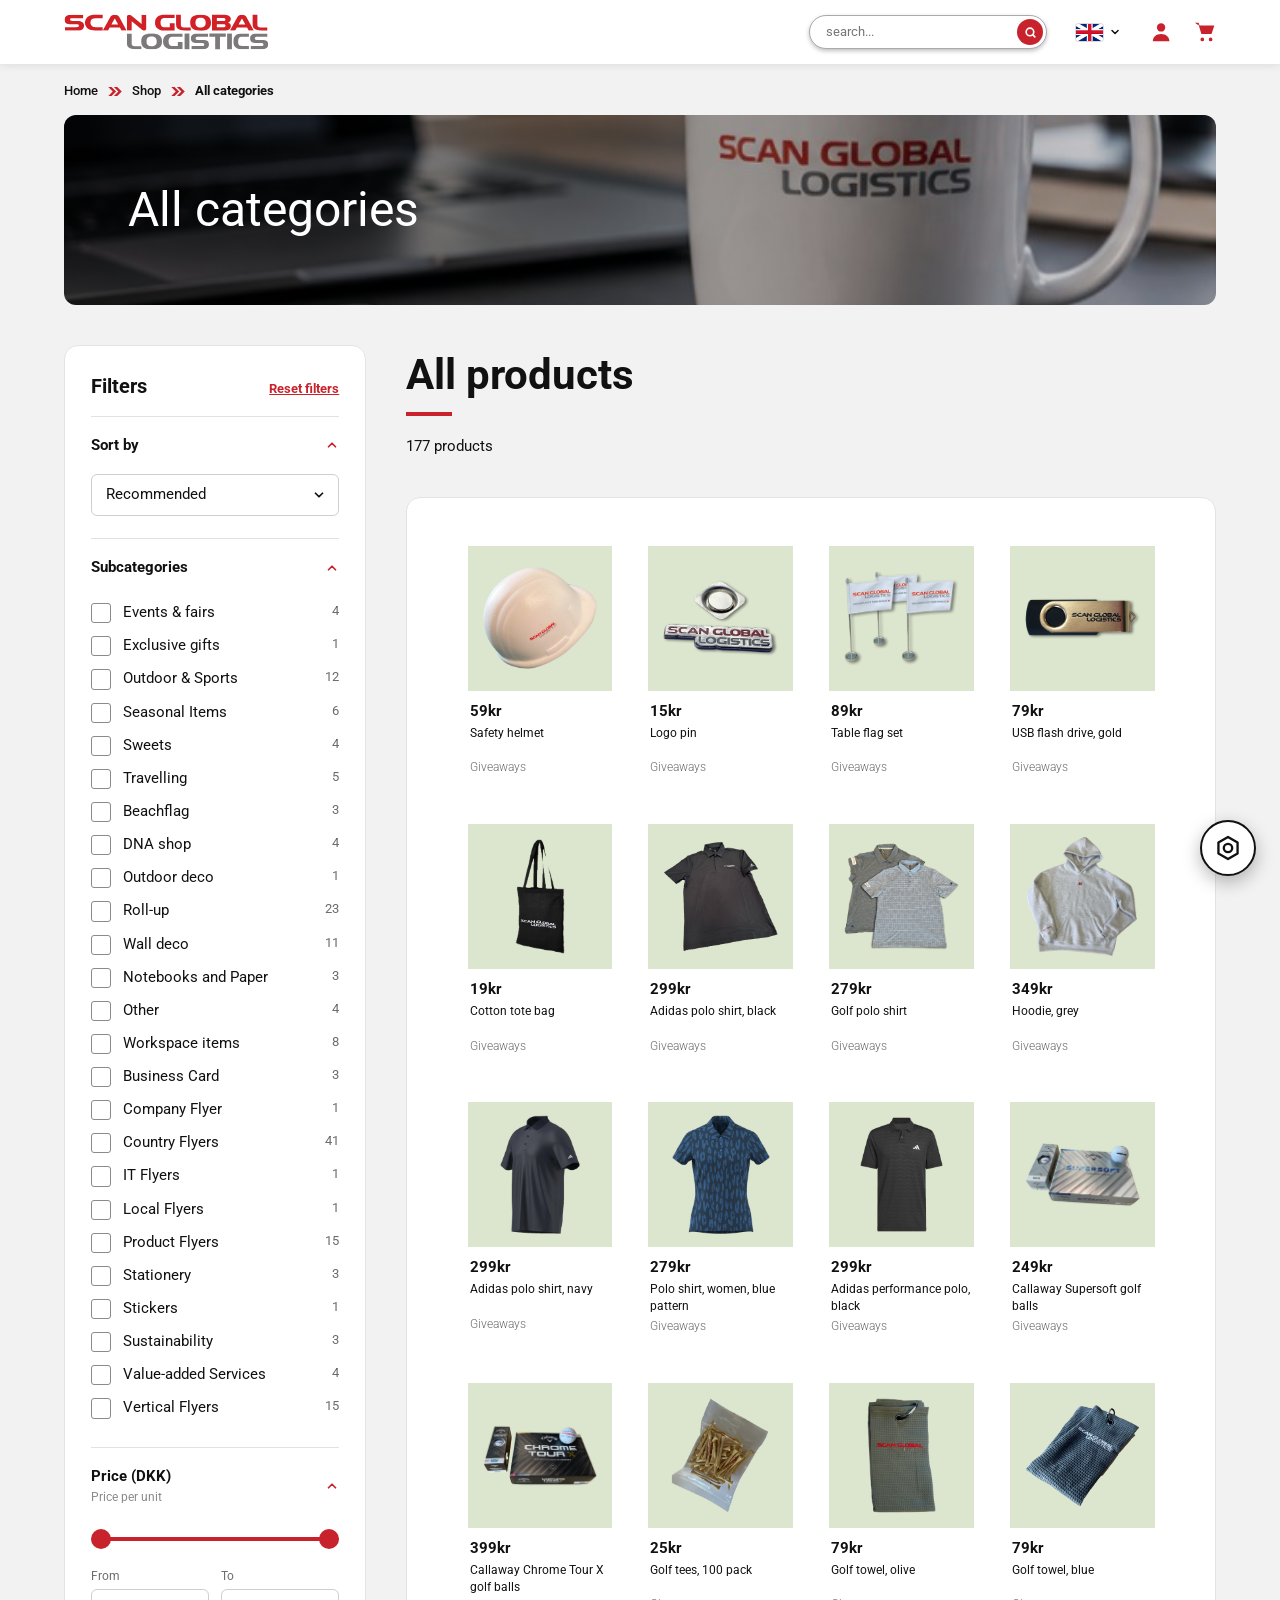
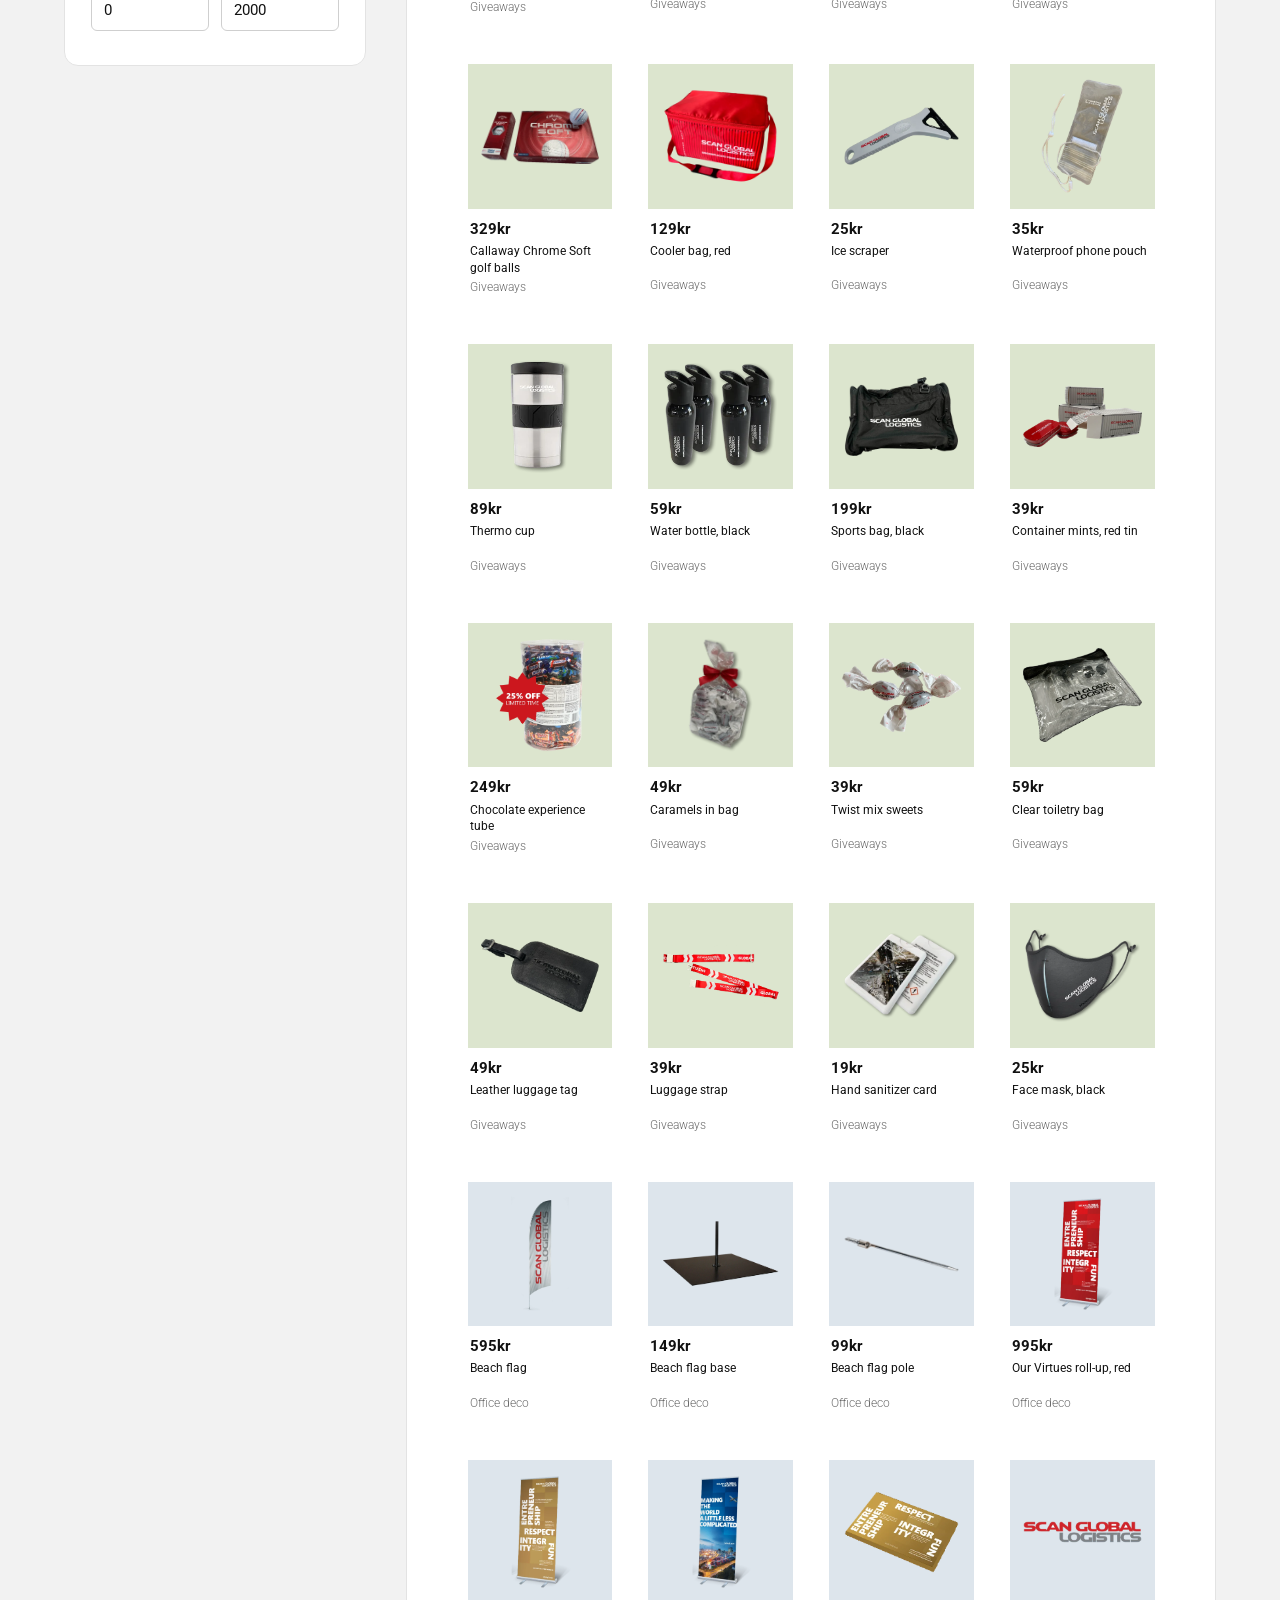
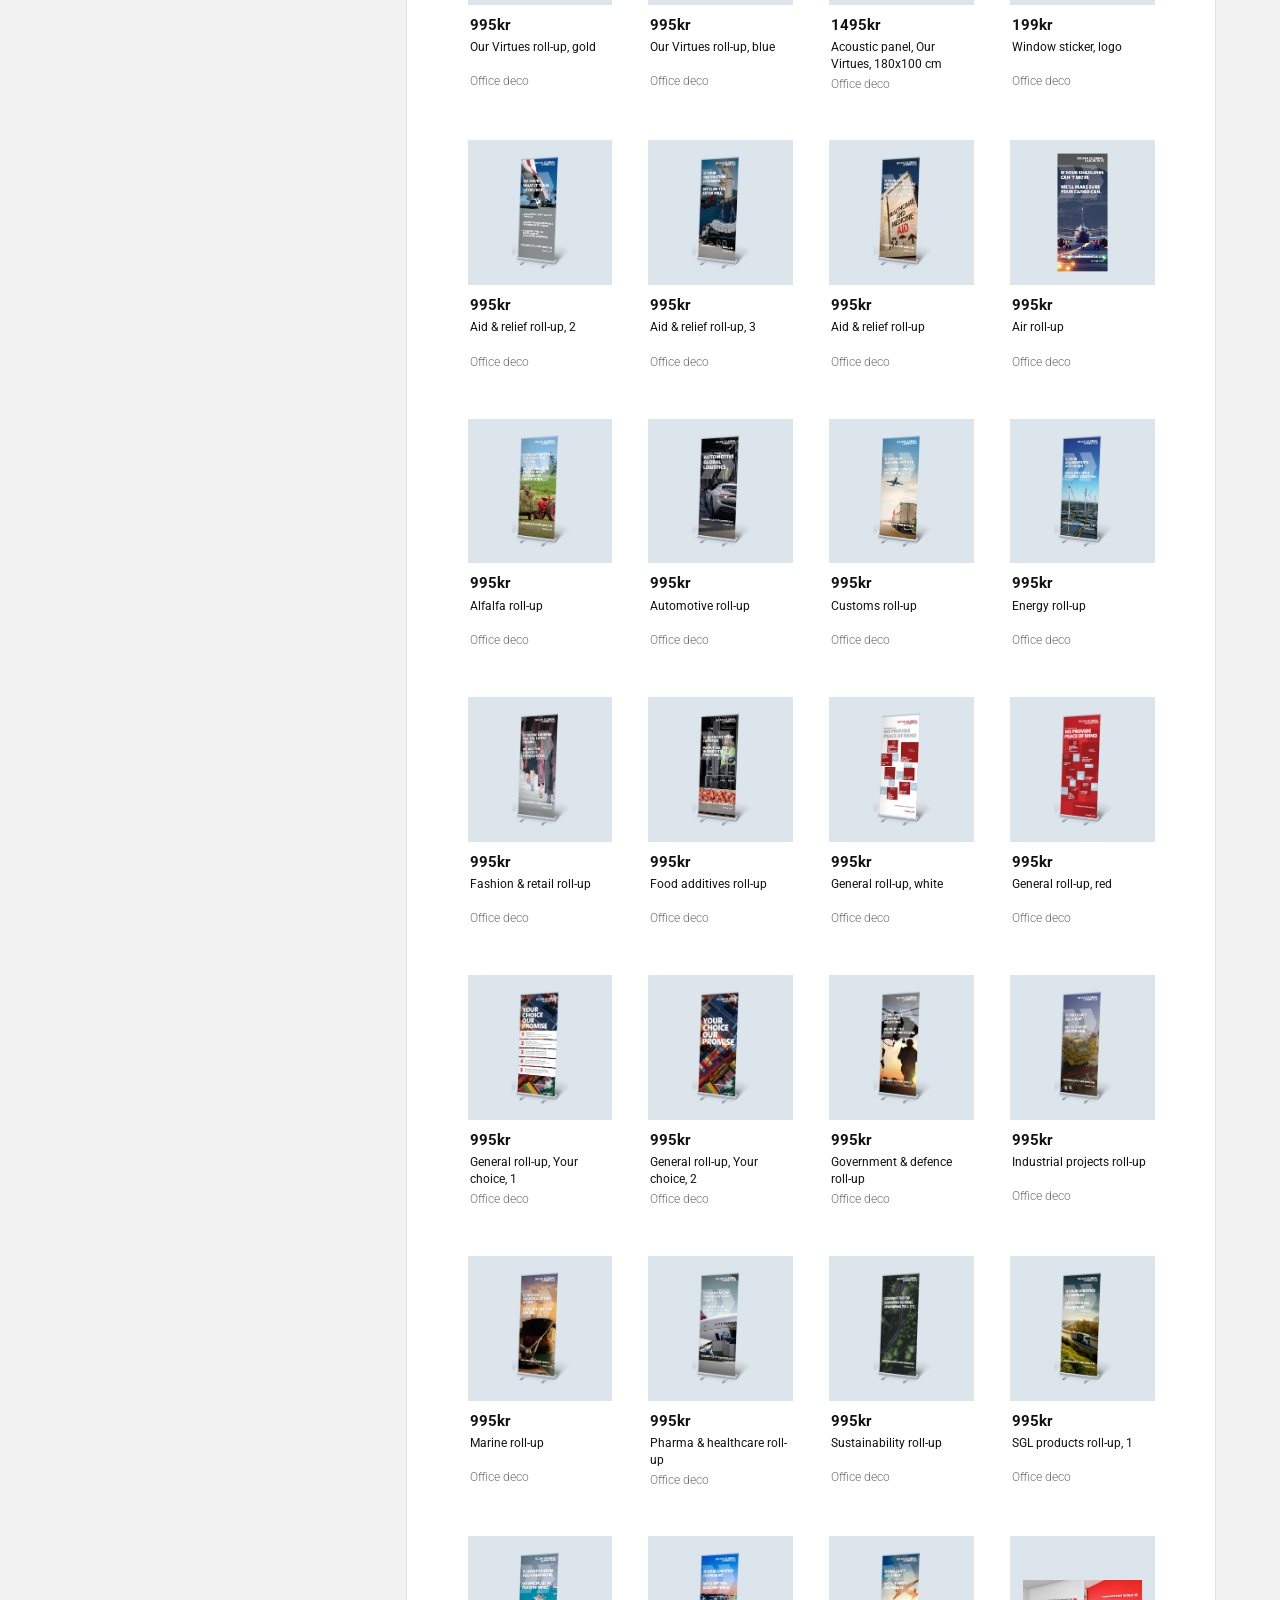
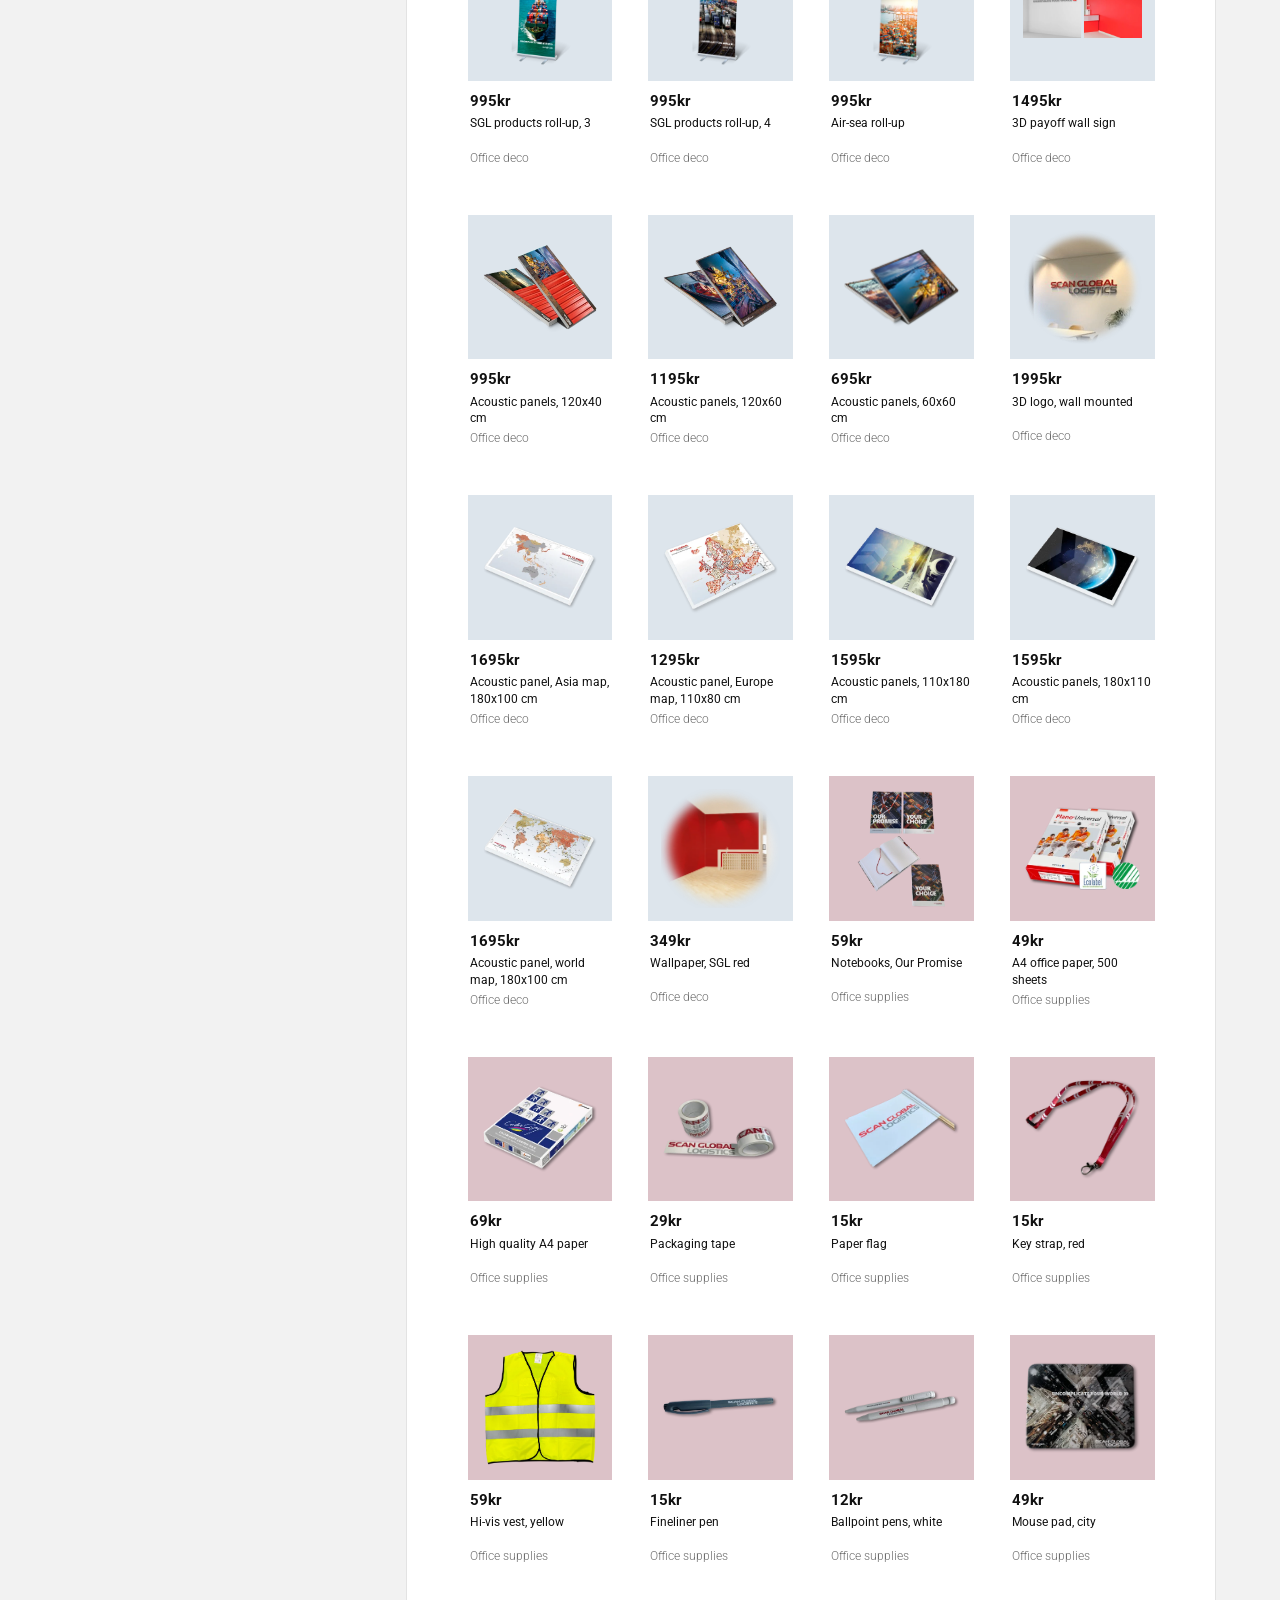
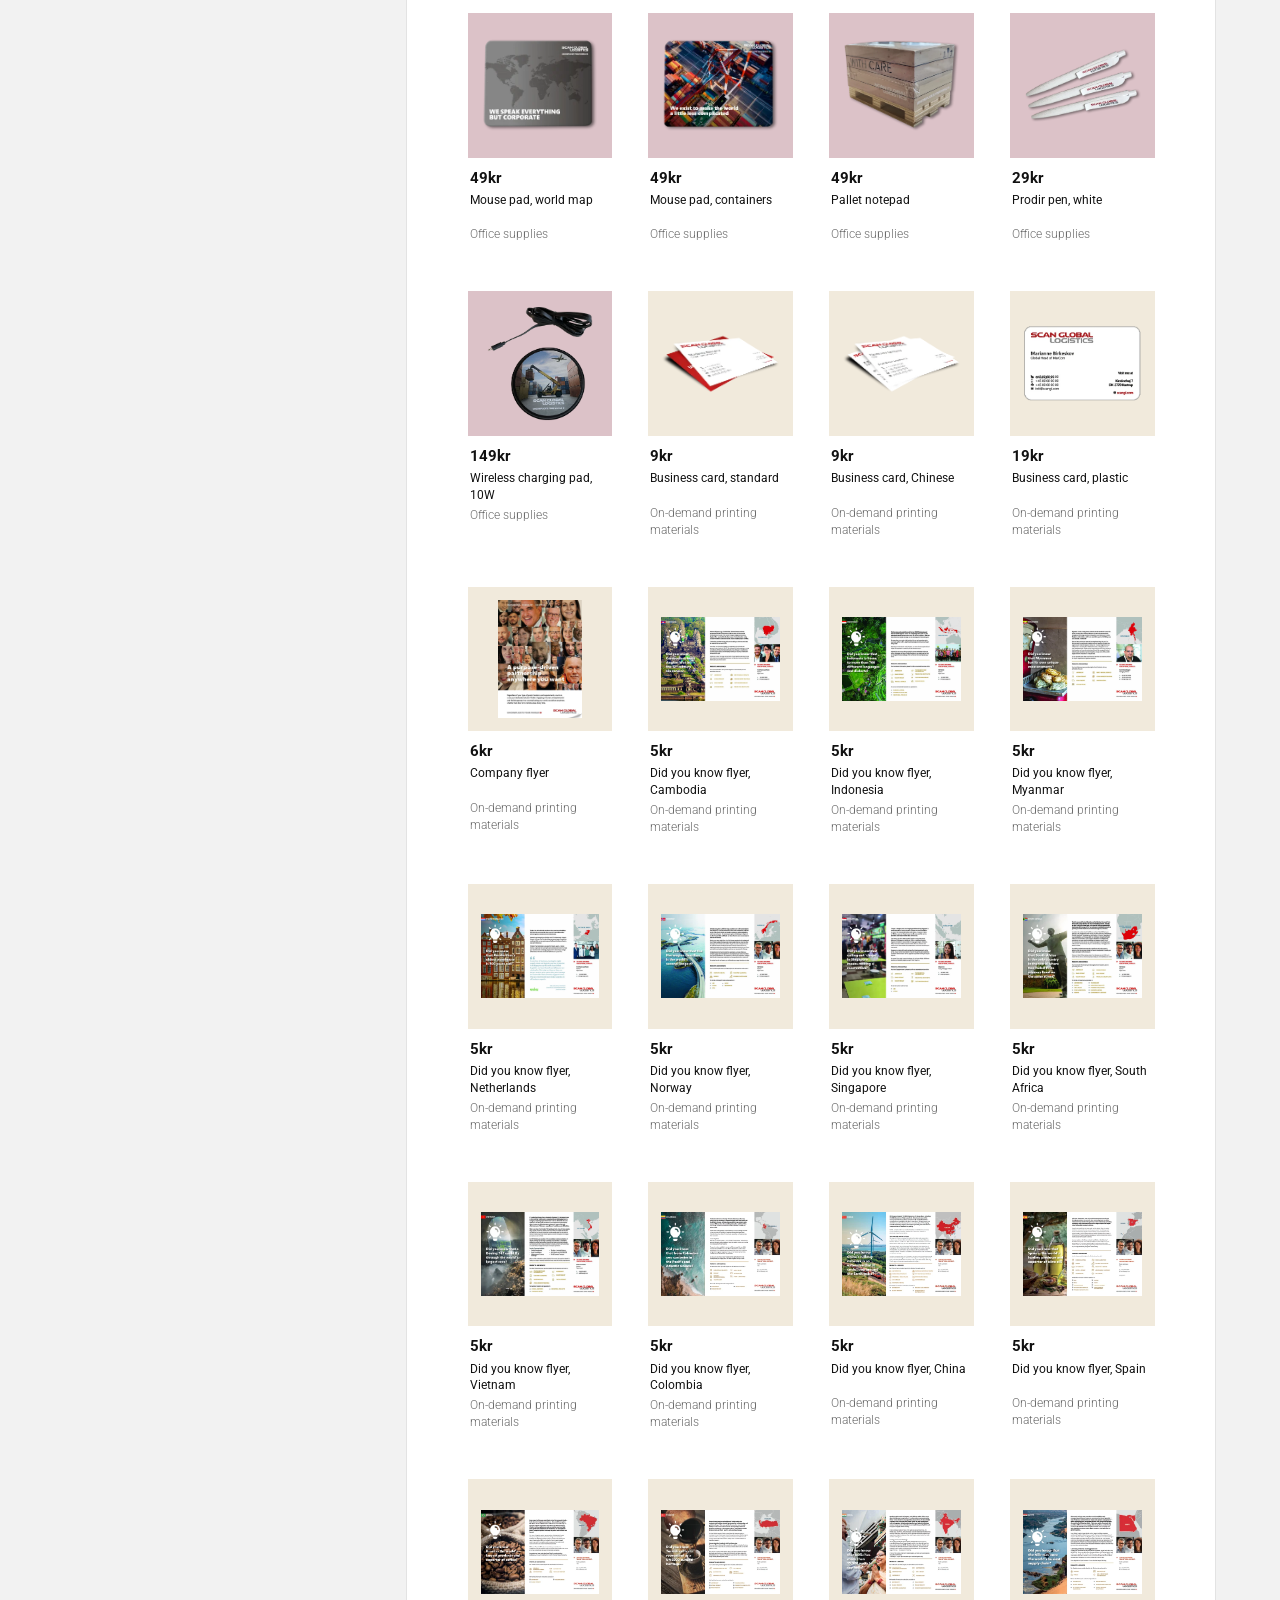
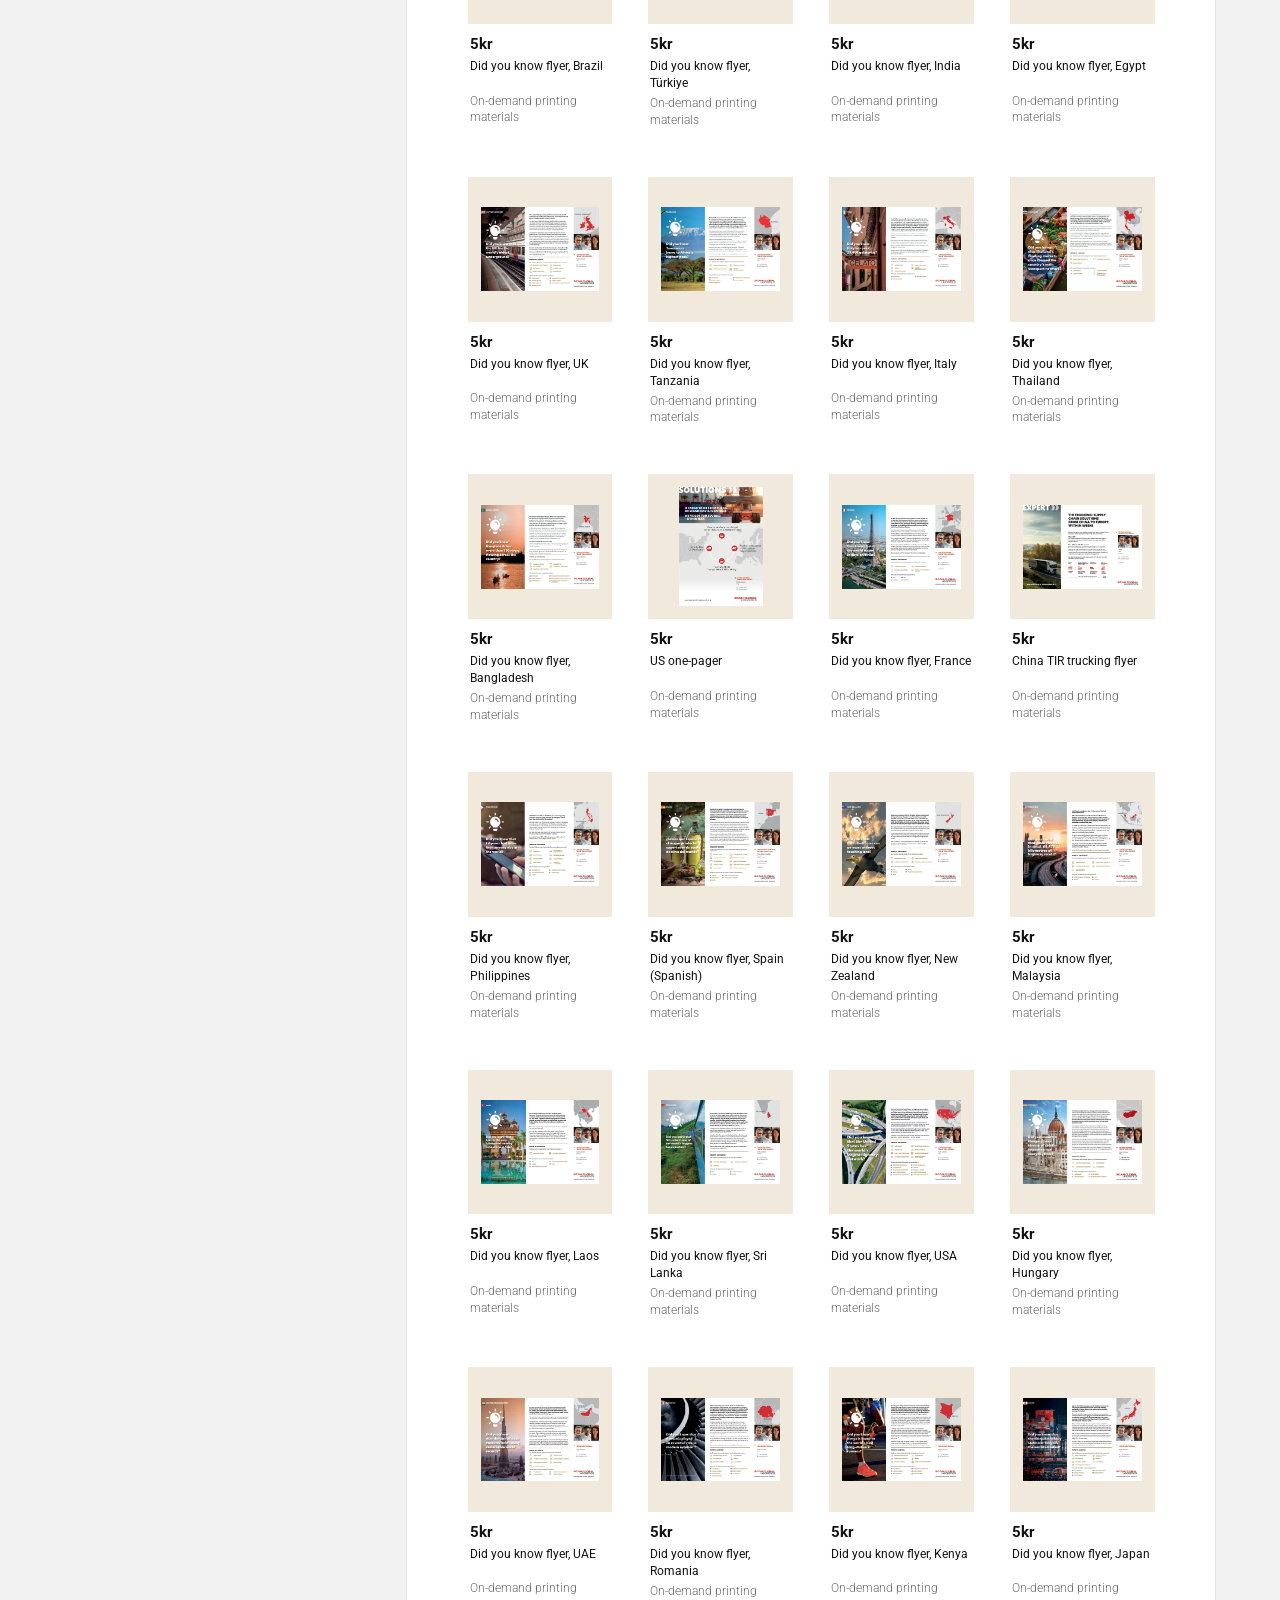
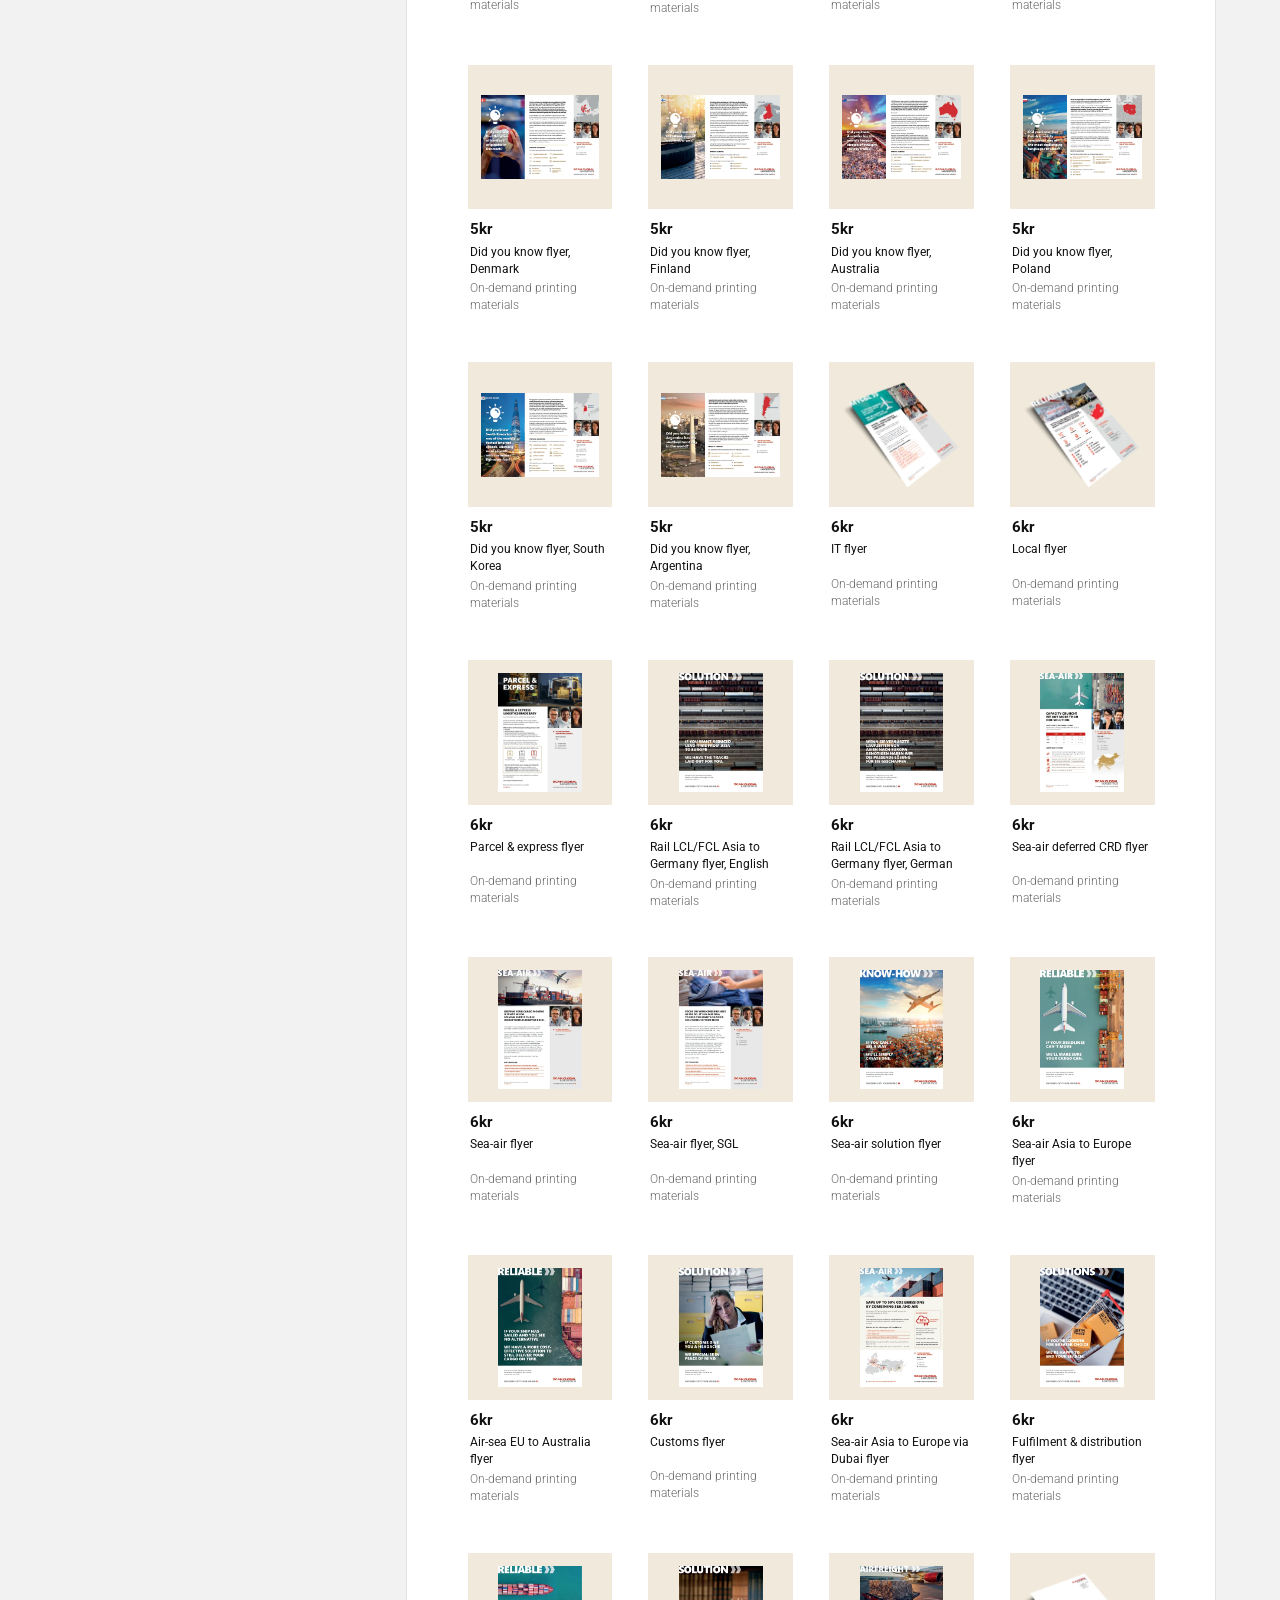
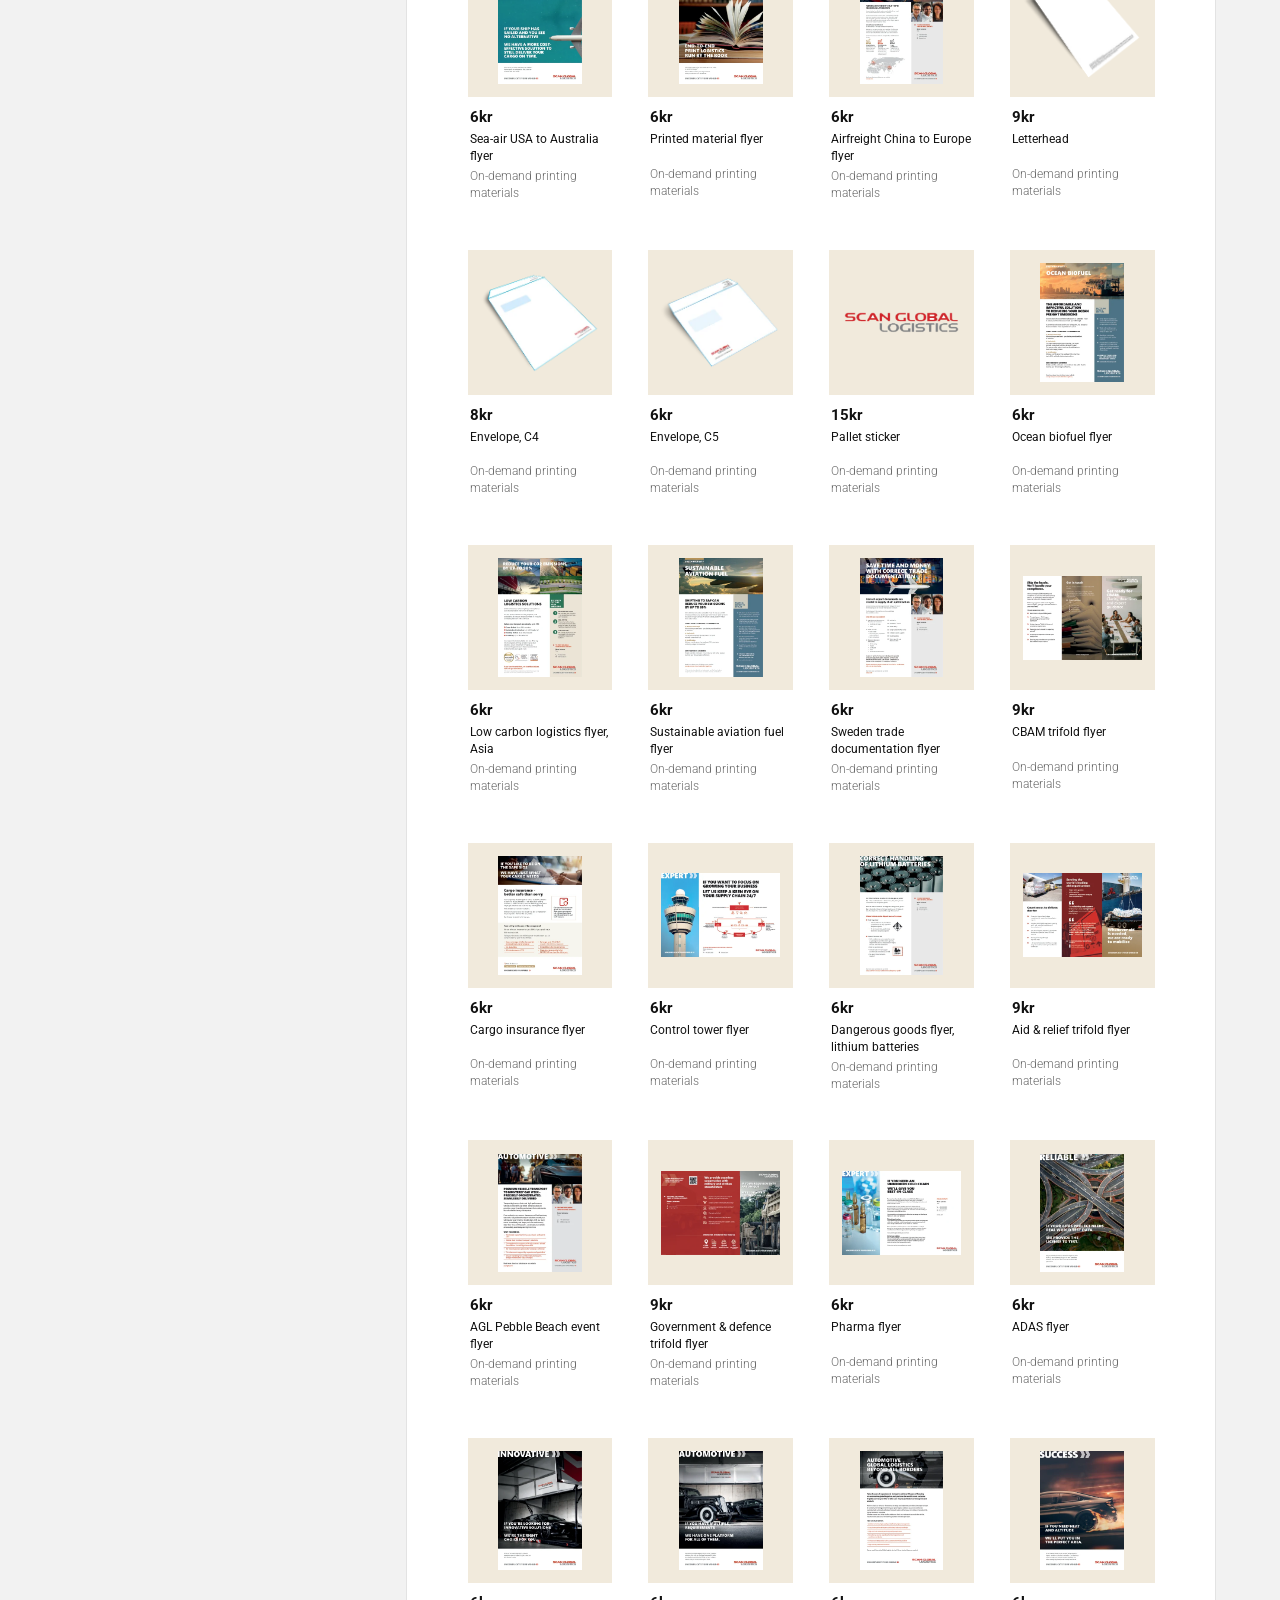
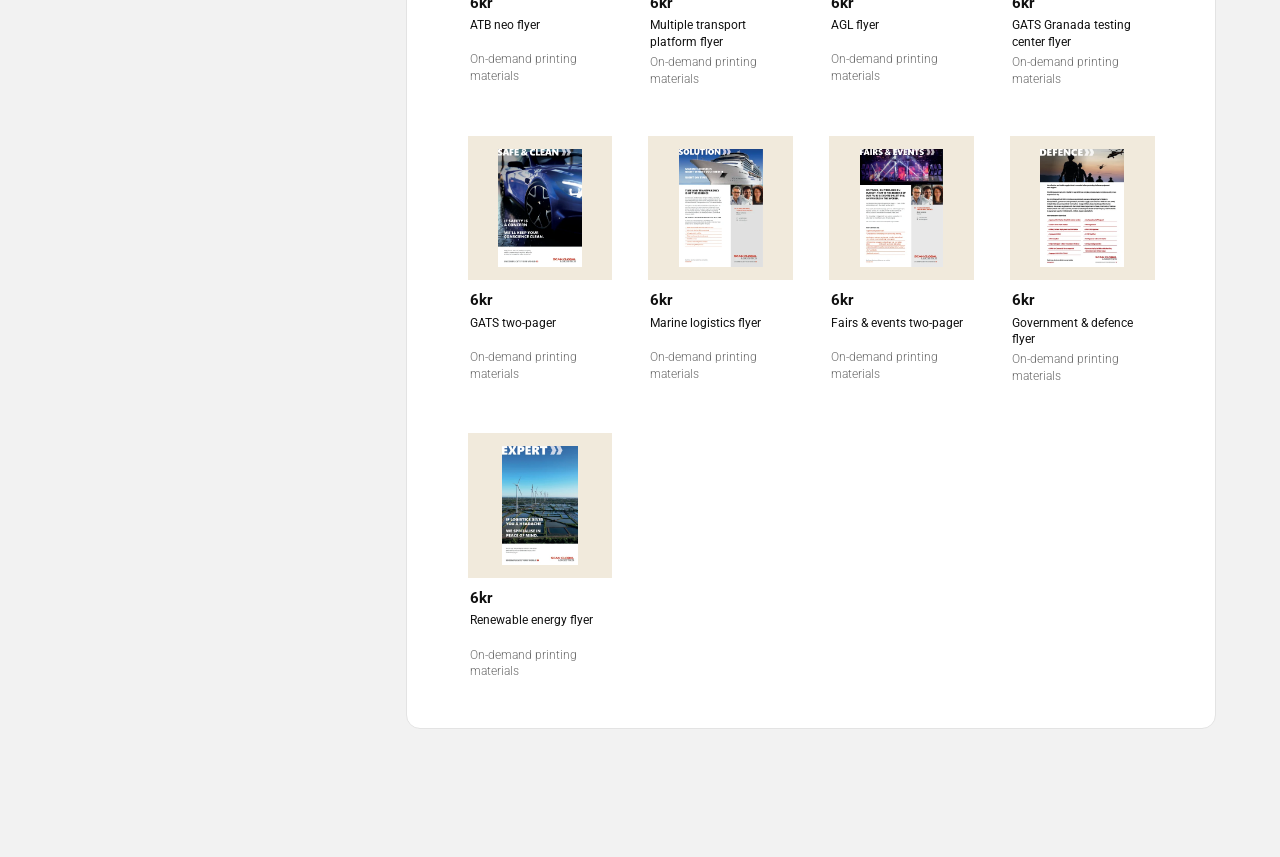
==== commit 7449d7a9: "techsupport" ====
--- a/category.html
+++ b/category.html
@@ -6,13 +6,13 @@
   <title>Category – SGL Internal Shop</title>
   <link rel="preconnect" href="https://fonts.googleapis.com">
   <link href="https://fonts.googleapis.com/css2?family=Inter:wght@400;500;600;700&family=Roboto:wght@300;400;500;700&display=swap" rel="stylesheet">
-  <link rel="stylesheet" href="styles.css?v=20261022l">
+  <link rel="stylesheet" href="styles.css?v=20261028a">
 </head>
 <body data-page="category">
   <div id="site-header"></div>
   <main id="app"></main>
-  <script src="products.js?v=20261022l"></script>
-  <script src="i18n.js?v=20261022l"></script>
-  <script src="script.js?v=20261022l"></script>
+  <script src="products.js?v=20261028a"></script>
+  <script src="i18n.js?v=20261028a"></script>
+  <script src="script.js?v=20261028a"></script>
 </body>
 </html>
--- a/styles.css
+++ b/styles.css
@@ -514,3 +514,55 @@
   .search input { width: 2.5rem; }
   .lang-btn { padding: 4px 2px; gap: 3px; }
 }
+
+/* account popover (hover / keyboard focus) */
+.account { position: relative; display: grid; place-items: center; }
+.account-pop { position: absolute; top: calc(100% + 10px); right: -8px; z-index: 60; min-width: 13rem; padding: 12px 14px; background: #fff; border: 1px solid var(--line); border-radius: 10px; box-shadow: 0 8px 24px rgba(0,0,0,.18); font-size: 0.875rem; line-height: 1.5; white-space: nowrap; opacity: 0; visibility: hidden; transform: translateY(-4px); transition: opacity .18s ease, transform .18s ease, visibility .18s; }
+.account-pop::before { content: ""; position: absolute; top: -6px; right: 16px; width: 10px; height: 10px; background: #fff; border-left: 1px solid var(--line); border-top: 1px solid var(--line); transform: rotate(45deg); }
+.account-pop p { margin: 0; }
+.account-pop p + p { margin-top: 4px; }
+.account-pop span { font-weight: 700; margin-right: 4px; }
+.account::after { content: ""; position: absolute; top: 100%; left: 0; right: 0; height: 12px; }
+.account:hover .account-pop, .account:focus-within .account-pop { opacity: 1; visibility: visible; transform: none; }
+
+/* ===== Home hero: automatic slider (no controls) ===== */
+.hero.hero-slider { position: relative; padding: 0; display: block; aspect-ratio: 3 / 1; min-height: 300px; background: #e8e4de; }
+.hero-slide { position: absolute; inset: 0; display: flex; flex-direction: column; justify-content: center; gap: 12px; padding: 40px clamp(24px, 5vw, 72px);
+  color: #111; background: var(--img) center right / cover no-repeat;
+  opacity: 0; visibility: hidden; transition: opacity .9s ease, visibility .9s; }
+.hero-slide.active { opacity: 1; visibility: visible; z-index: 1; }
+.hero-slide h1, .hero-slide h2 { font-size: clamp(2rem, 5vw, 3rem); font-weight: 500; margin: 0; }
+.hero-slide p { font-size: 0.9375rem; font-weight: 500; margin: 0; }
+.hero-slide .btn { align-self: flex-start; margin-top: 22px; padding: 9px 22px; font-size: 0.8125rem; }
+@media (max-width: 560px) { .hero.hero-slider { aspect-ratio: auto; min-height: 280px; } .hero-slide { background: linear-gradient(90deg, rgba(255,255,255,.7), rgba(255,255,255,.25)), var(--img) 80% center / cover no-repeat; } }
+@media (prefers-reduced-motion: reduce) { .hero-slide { transition: none; } }
+
+/* ===== Technical support: floating button + popover ===== */
+.support { position: fixed; right: 24px; bottom: 24px; z-index: 90; display: flex; flex-direction: column; align-items: flex-end; gap: 14px; }
+.support-fab { width: 56px; height: 56px; border-radius: 50%; display: grid; place-items: center; padding: 0; background: #fff; border: 2px solid #111; cursor: pointer; box-shadow: 0 6px 18px rgba(0,0,0,.28); transition: transform .2s ease, box-shadow .2s ease; }
+.support-fab:hover { transform: translateY(-2px) scale(1.05); box-shadow: 0 10px 24px rgba(0,0,0,.32); }
+.support-fab svg { width: 28px; height: 28px; fill: none; stroke: #111; stroke-width: 2; stroke-linejoin: round; }
+.support.open .support-fab { background: #111; }
+.support.open .support-fab svg { stroke: #fff; }
+.support-panel { width: min(24rem, calc(100vw - 32px)); max-height: calc(100vh - 120px); overflow: auto; background: #fff; border: 1px solid var(--line); border-top: 4px solid var(--red); border-radius: 14px; box-shadow: 0 16px 44px rgba(0,0,0,.28); animation: support-in .22s ease; }
+.support-panel[hidden] { display: none; }
+@keyframes support-in { from { opacity: 0; transform: translateY(10px) scale(.98); } }
+.support-head { display: flex; justify-content: space-between; align-items: flex-start; gap: 12px; padding: 18px 20px 4px; }
+.support-head h2 { margin: 0; font-size: 1.125rem; font-weight: 700; }
+.support-head p { margin: 2px 0 0; font-size: 0.8125rem; color: #666; }
+.support-x { background: none; border: 0; font-size: 1.75rem; line-height: 1; color: var(--red); cursor: pointer; padding: 0 4px; }
+.support-x:hover { color: var(--red-dark); }
+.support-form { display: grid; gap: 12px; padding: 14px 20px 20px; }
+.support-form label { display: grid; gap: 5px; font-size: 0.8125rem; font-weight: 700; }
+.support-form input, .support-form textarea { font: inherit; font-weight: 400; font-size: 0.875rem; padding: 10px 12px; border: 1.5px solid #cfd3d8; border-radius: 8px; background: #fff; resize: vertical; transition: border-color .15s ease; }
+.support-form input:focus, .support-form textarea:focus { outline: none; border-color: var(--red); }
+.support-form .invalid { border-color: var(--red); background: #fff6f6; }
+.support-actions { display: flex; align-items: center; gap: 16px; margin-top: 4px; }
+.support-actions .btn { padding: 9px 26px; font-size: 0.8125rem; }
+.support-cancel { background: none; border: 0; padding: 0; font: inherit; font-size: 0.875rem; color: var(--red); cursor: pointer; }
+.support-cancel:hover { color: var(--red-dark); text-decoration: underline; }
+.support-done { padding: 28px 20px 24px; text-align: center; display: grid; gap: 10px; justify-items: center; }
+.support-done[hidden], .support-form[hidden] { display: none; }
+.support-done p { margin: 0; color: #444; font-size: 0.9375rem; }
+@media (max-width: 560px) { .support { right: 16px; bottom: 16px; } }
+@media (prefers-reduced-motion: reduce) { .support-panel { animation: none; } }
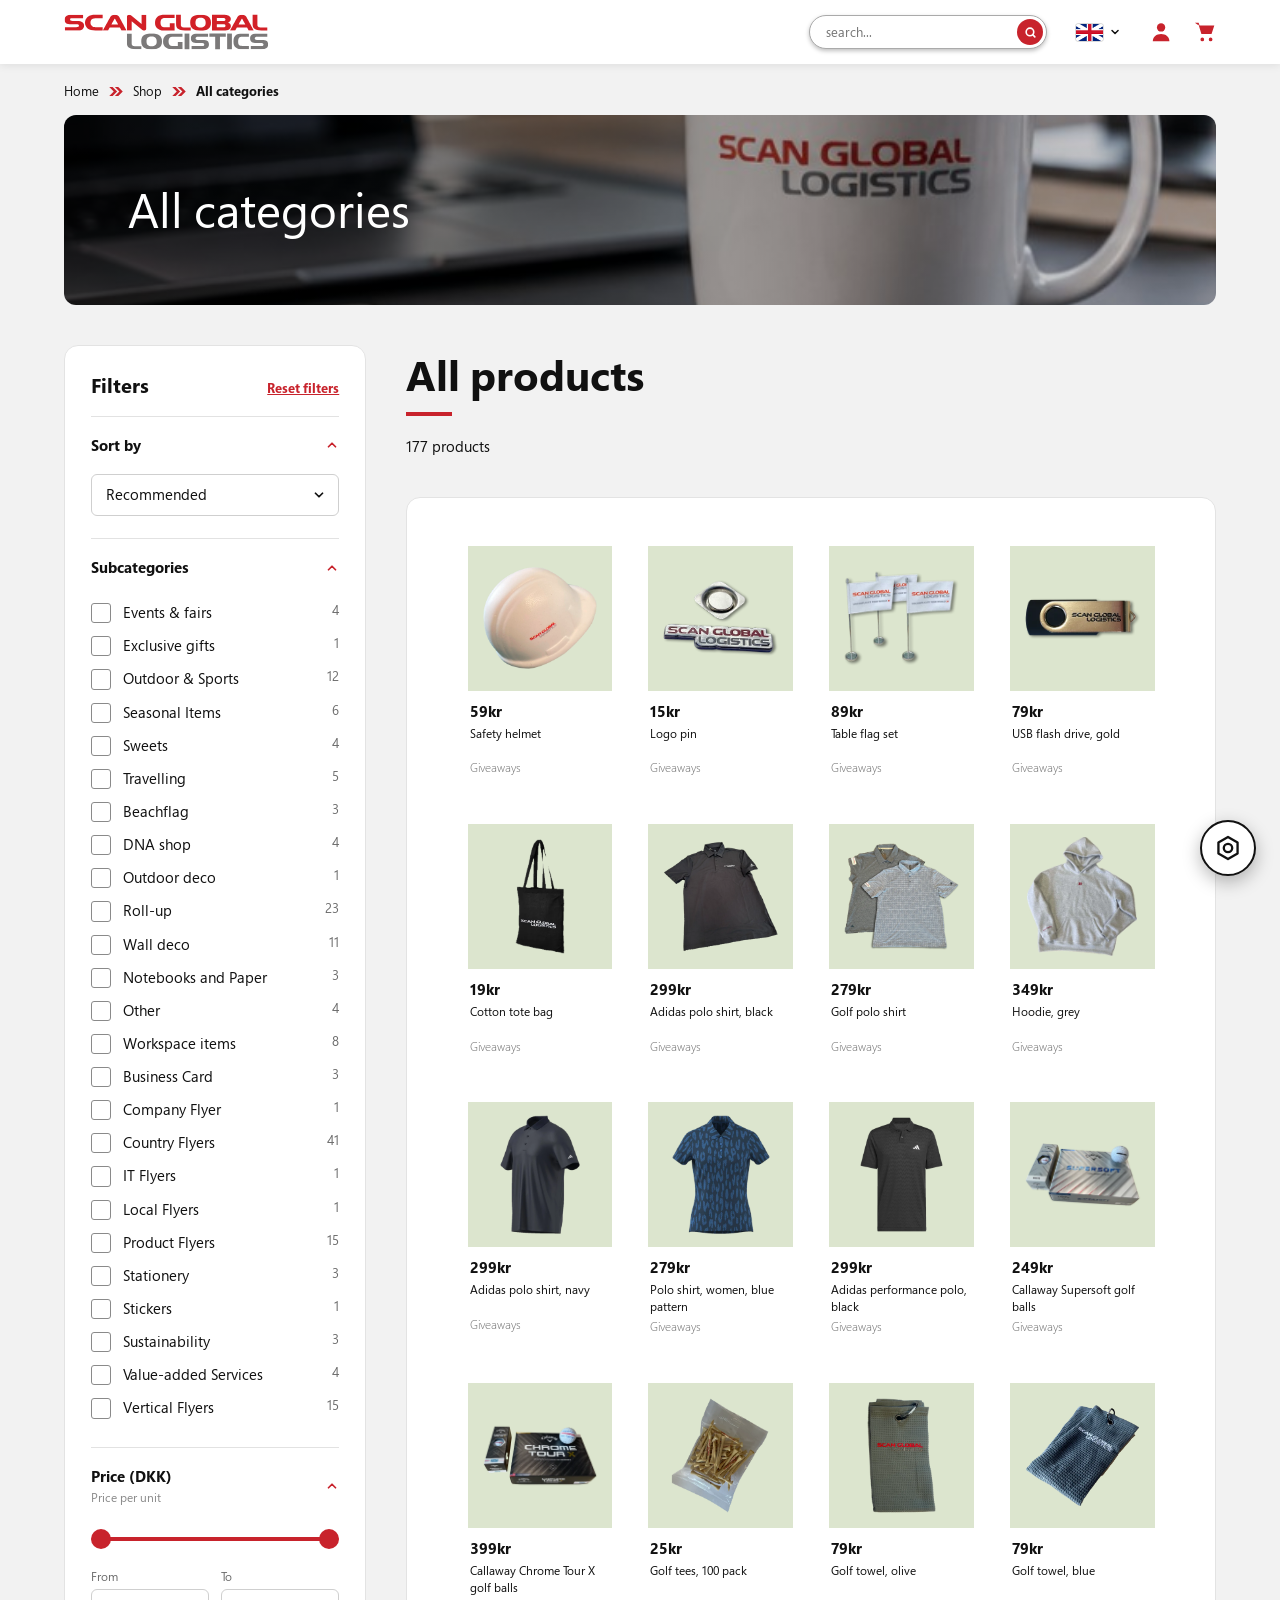
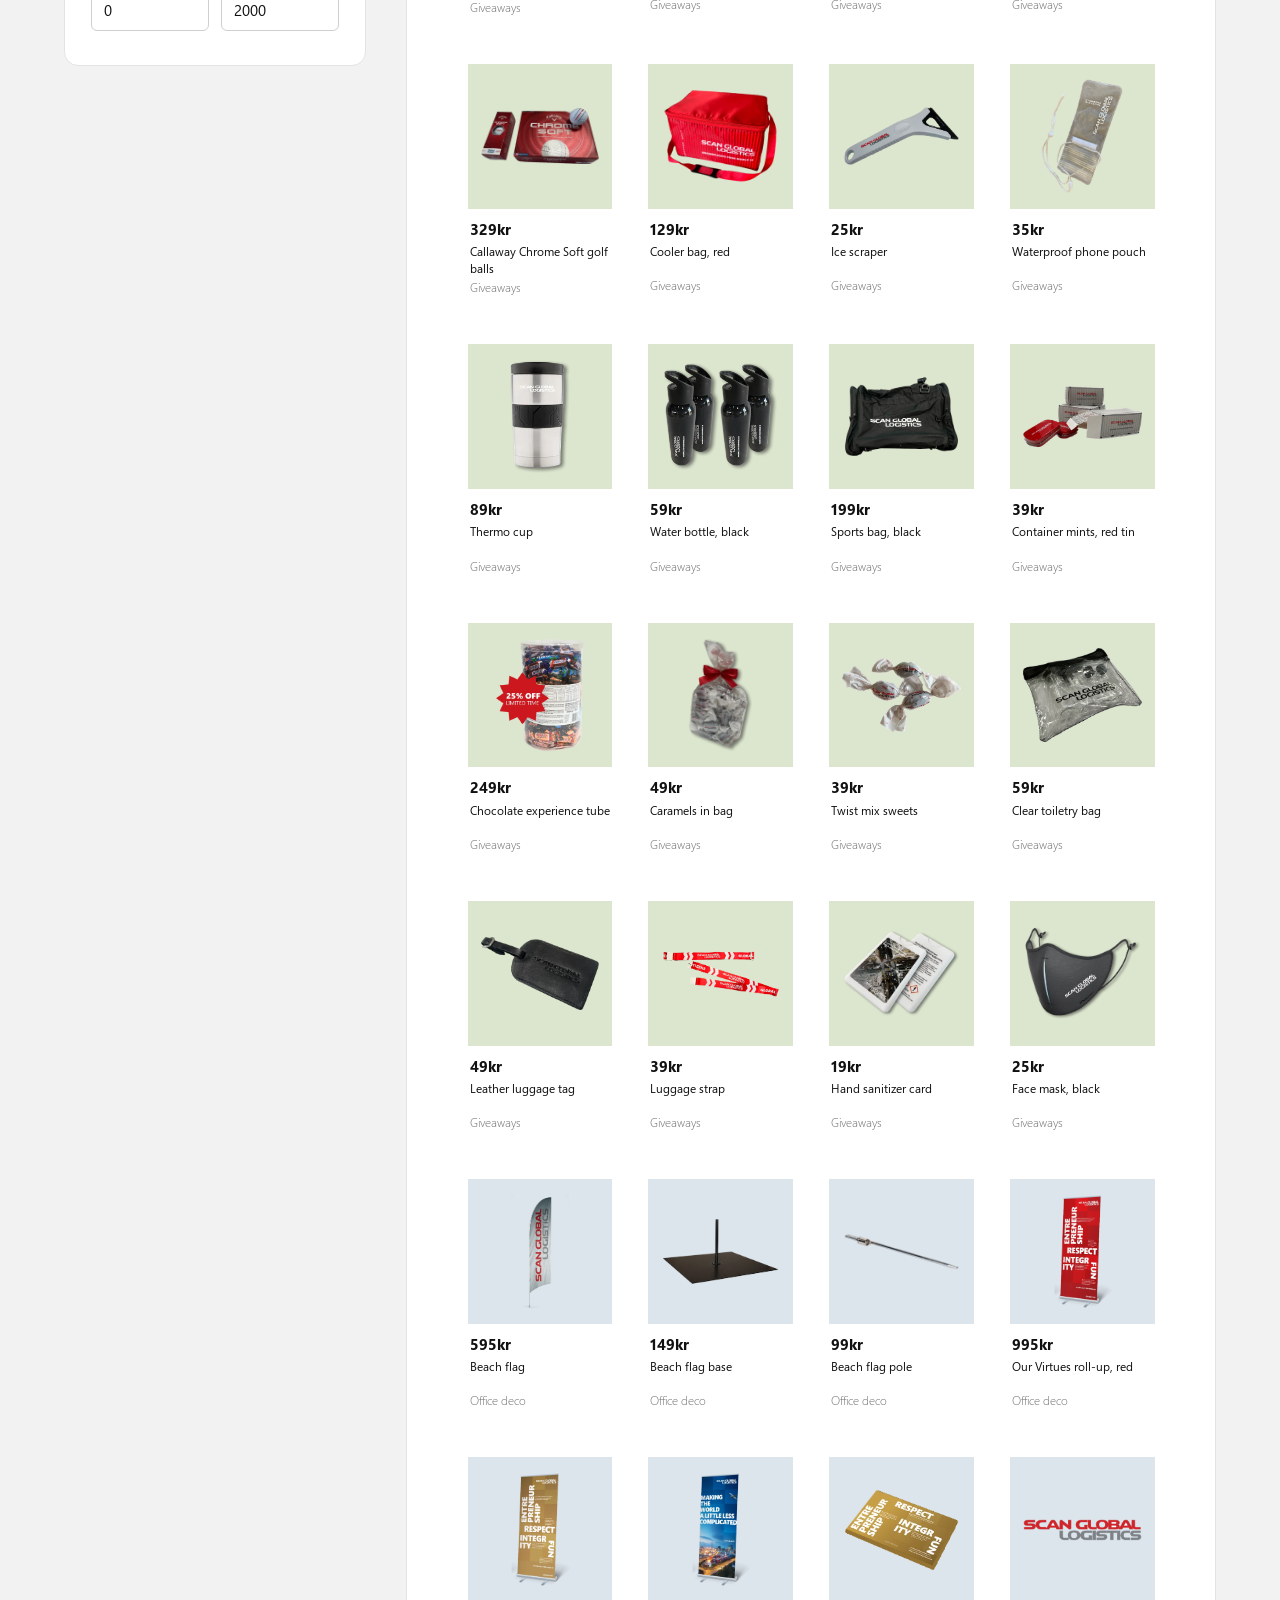
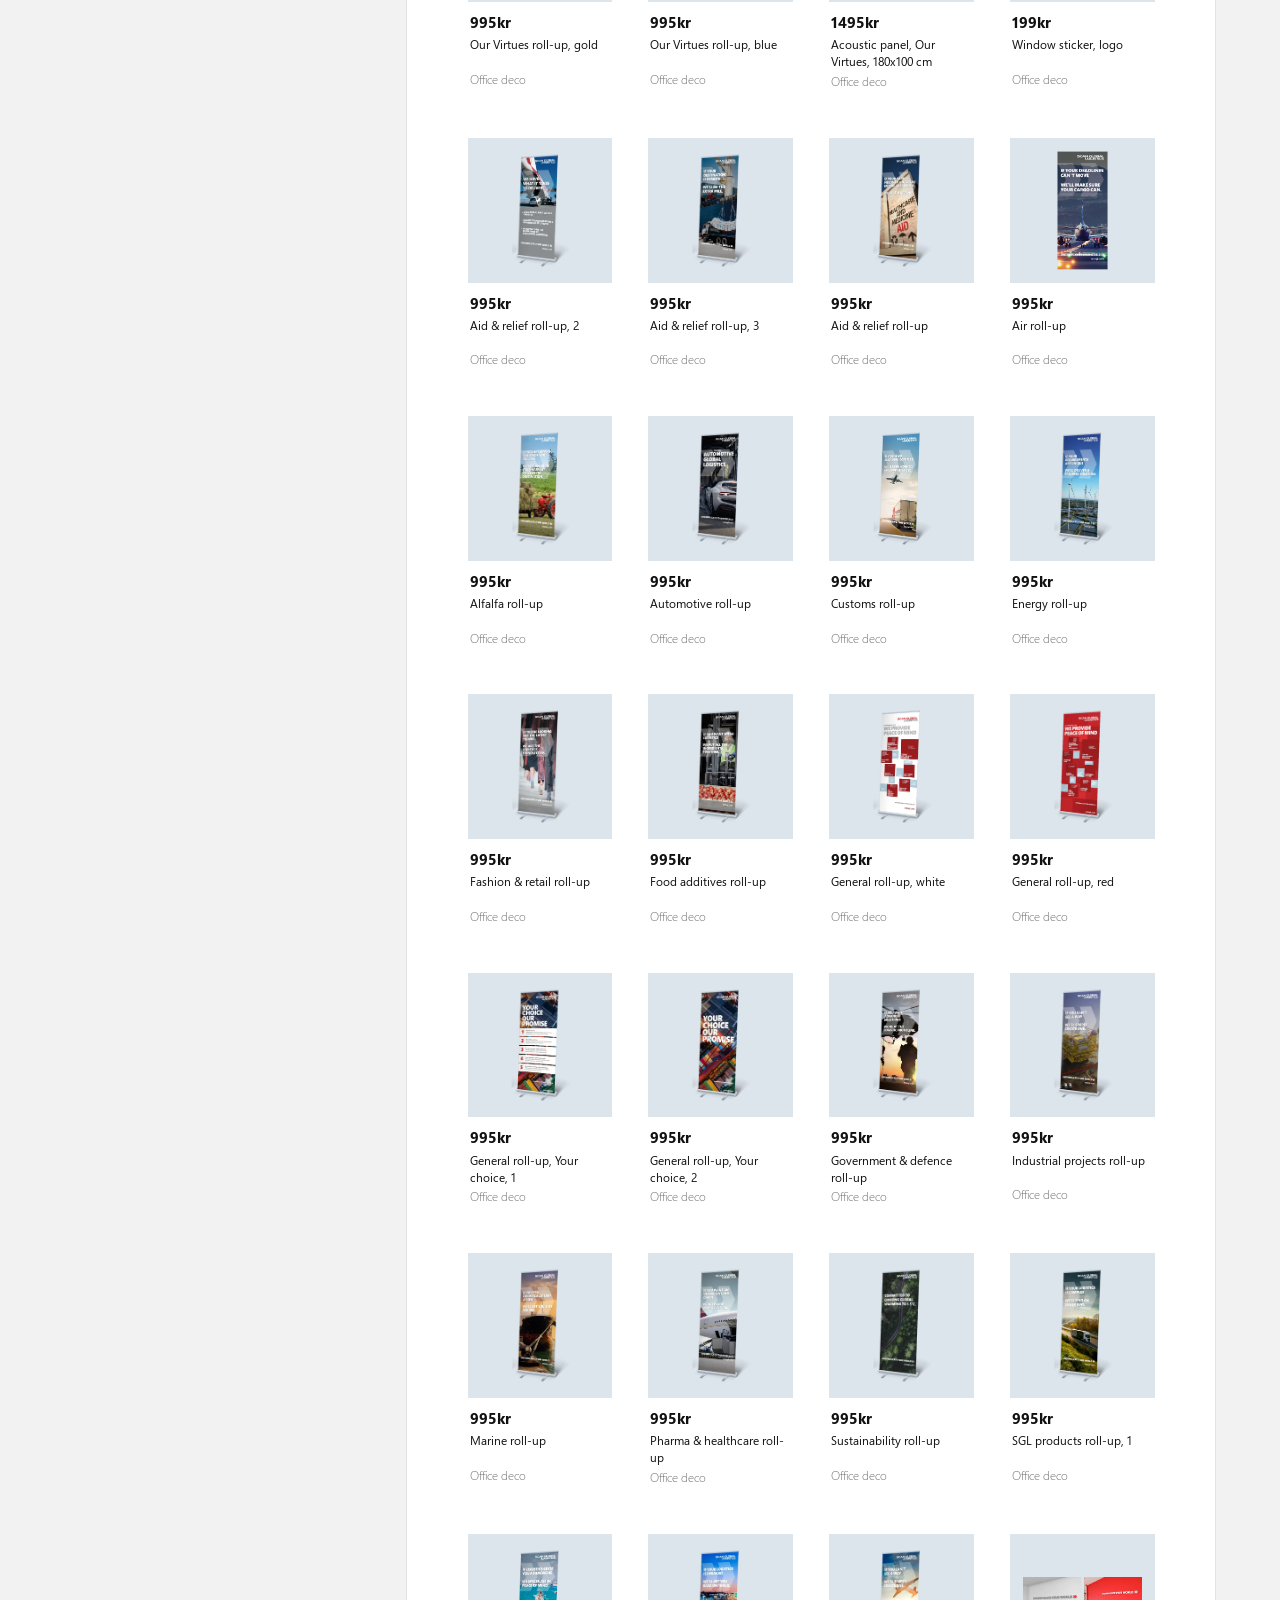
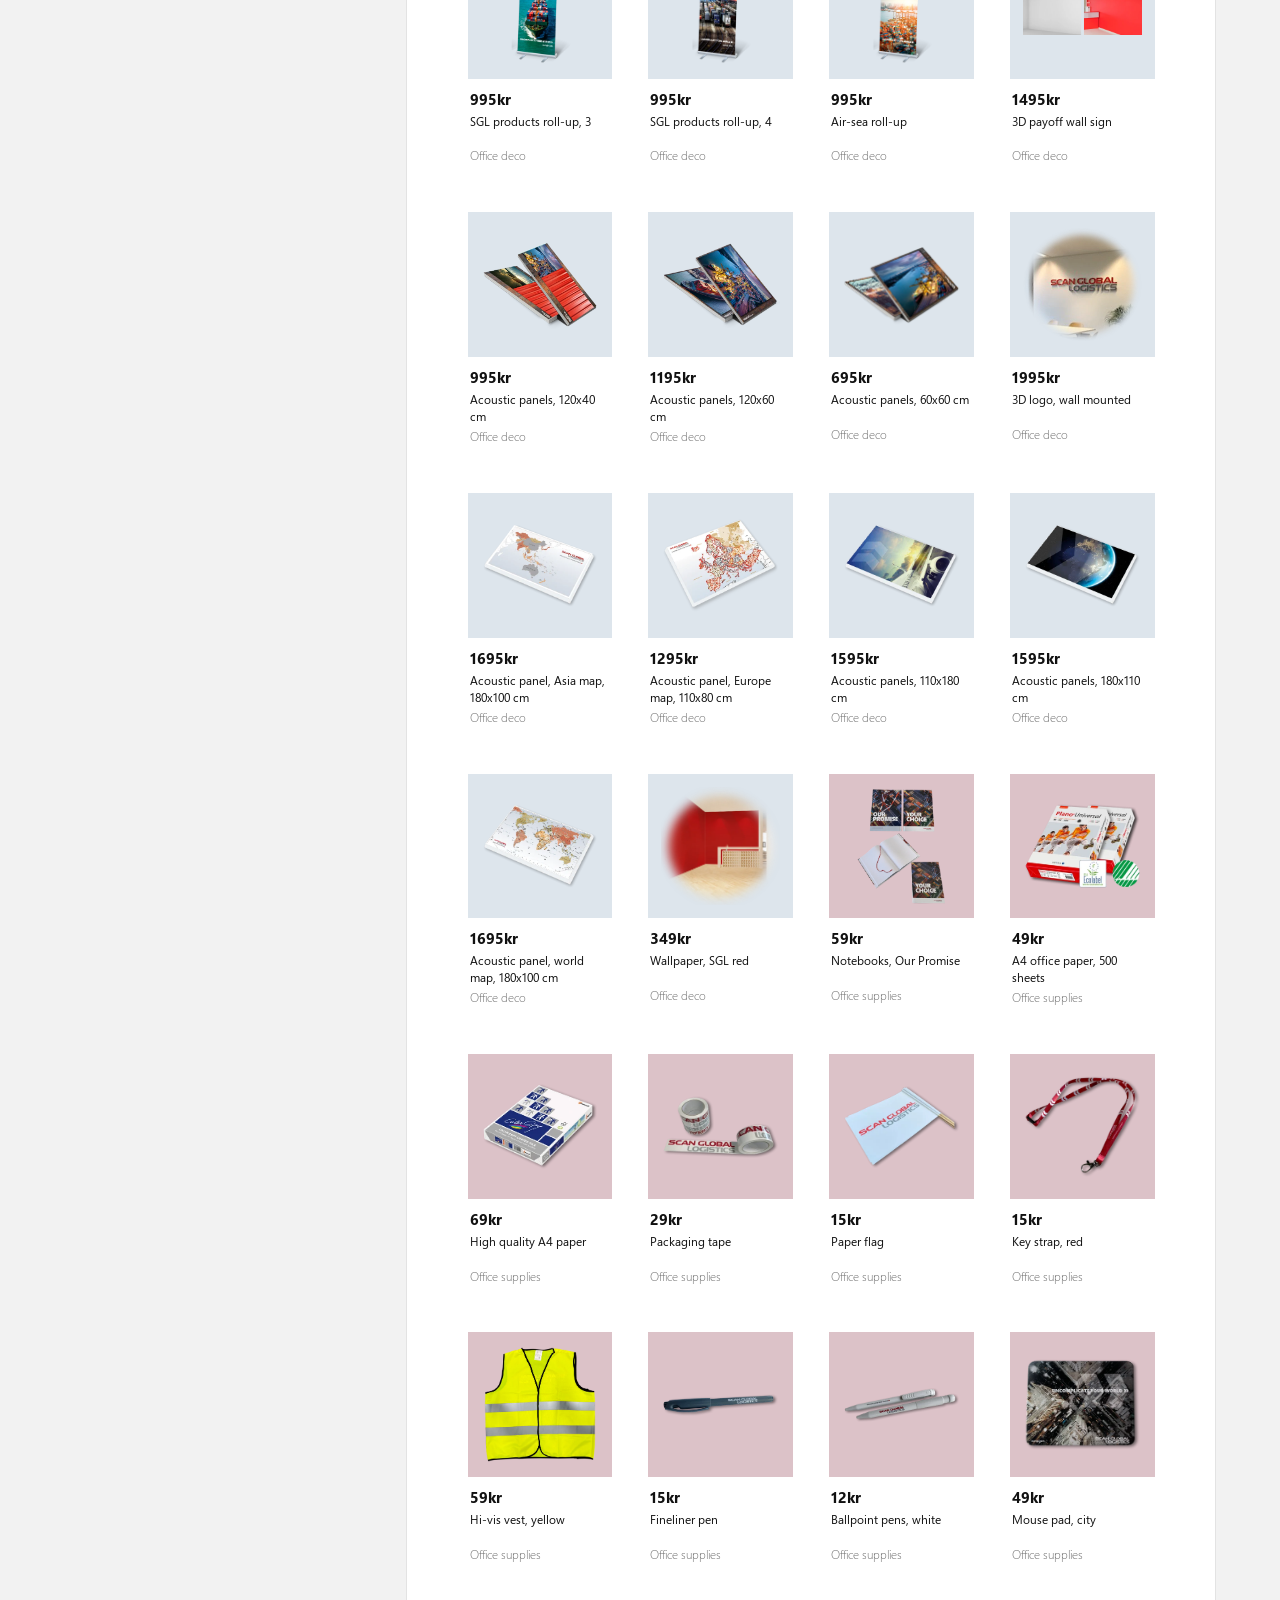
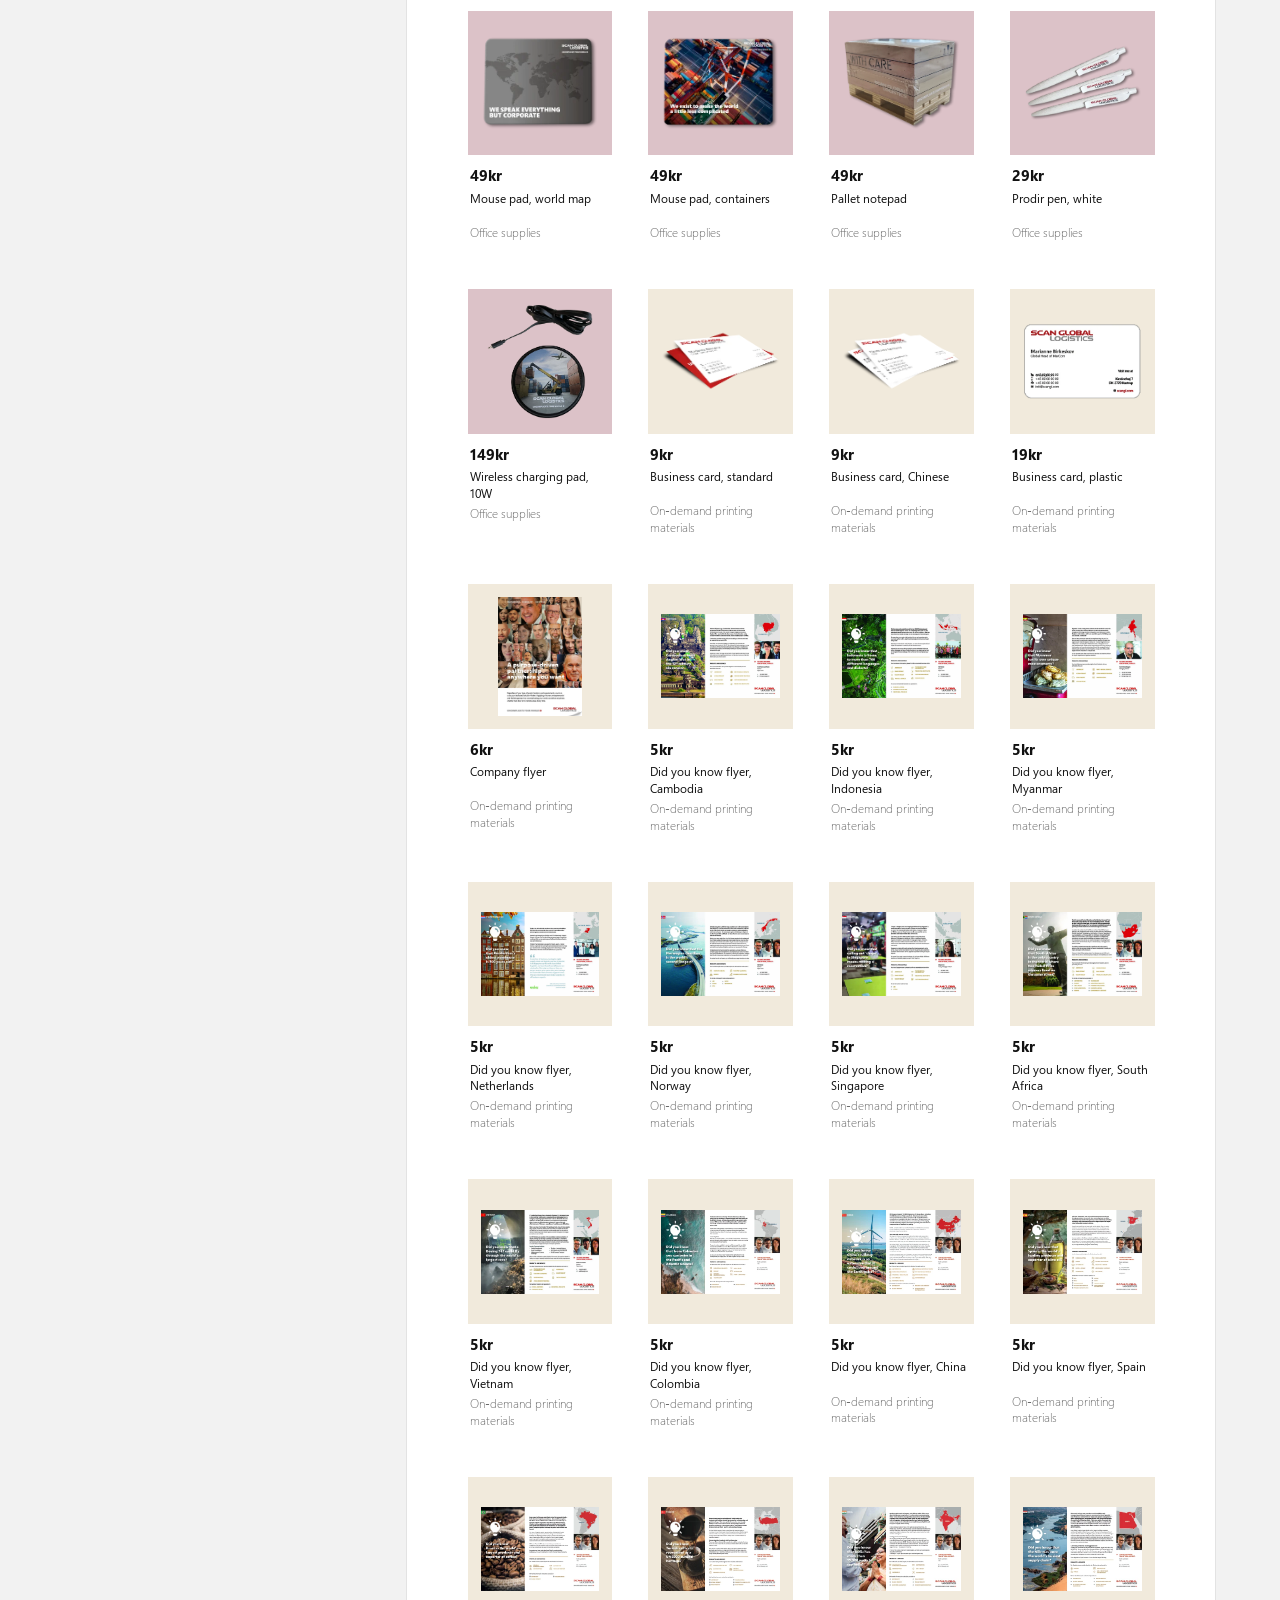
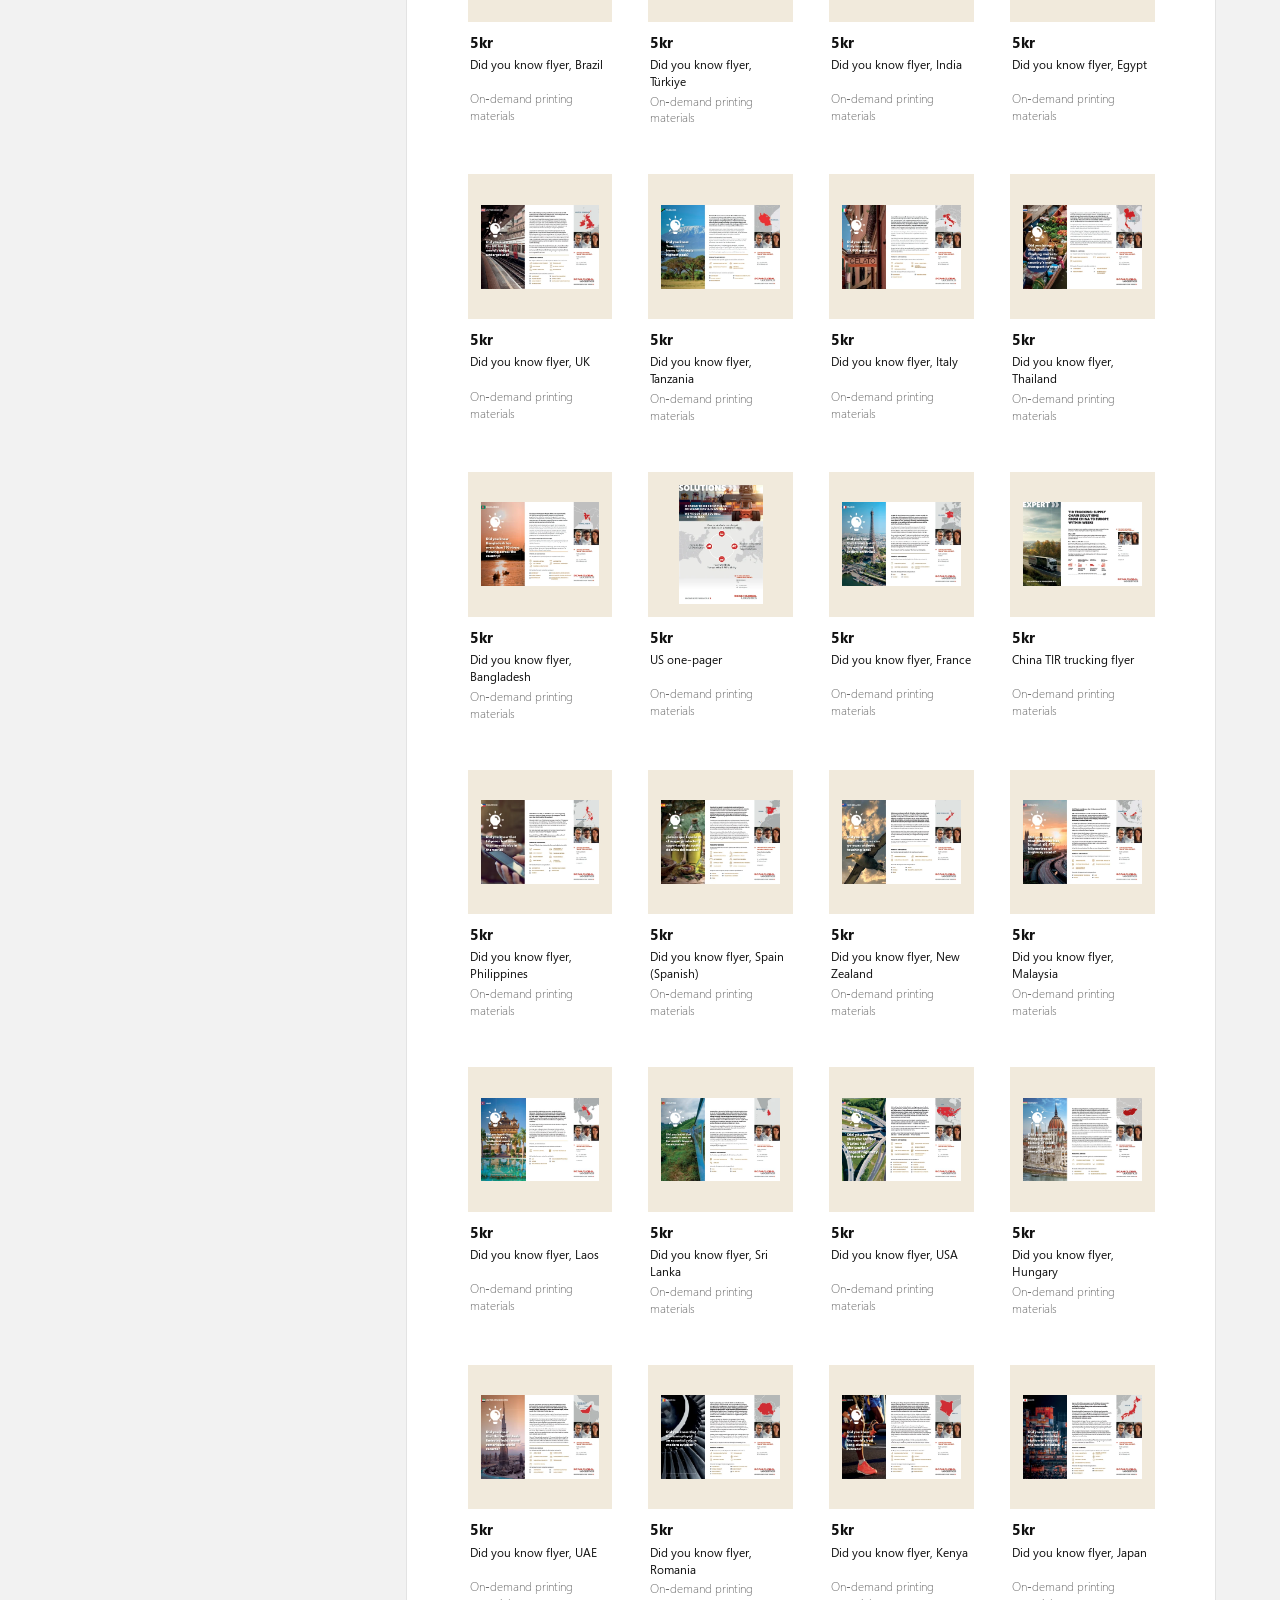
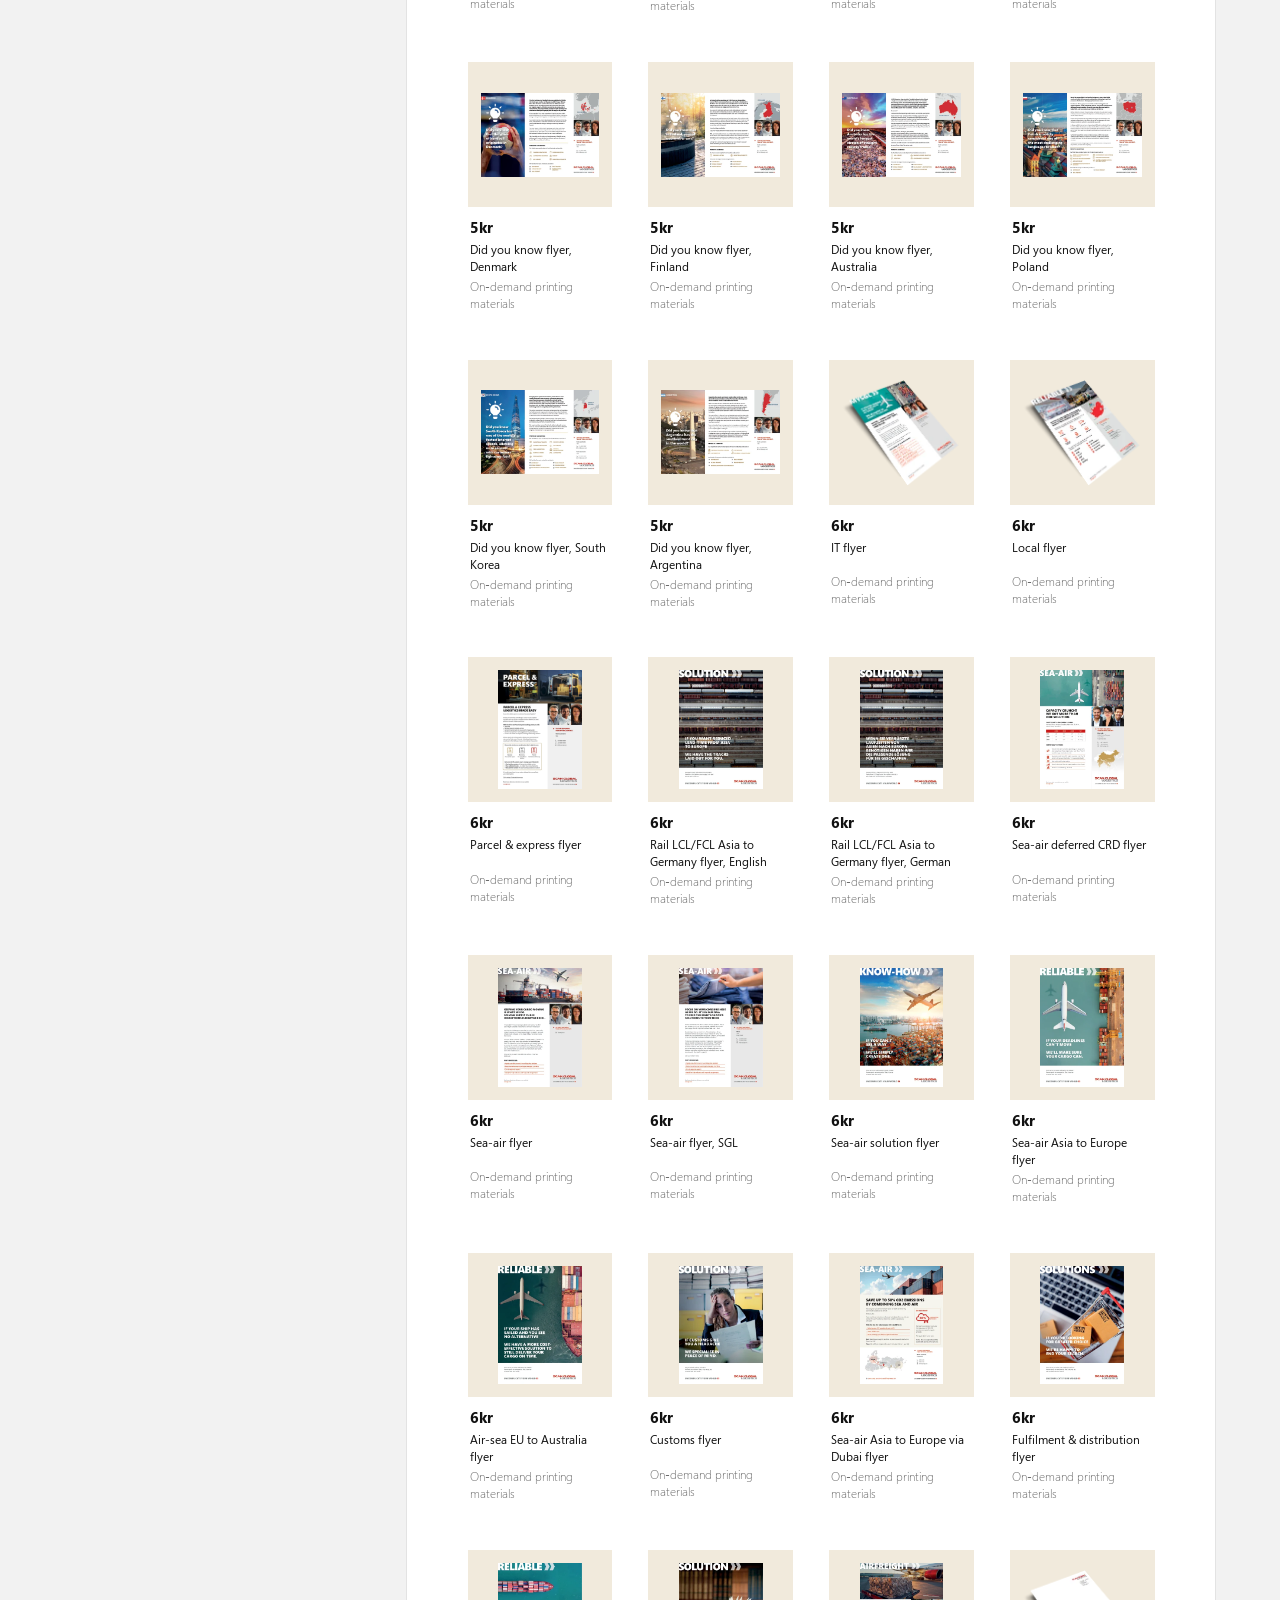
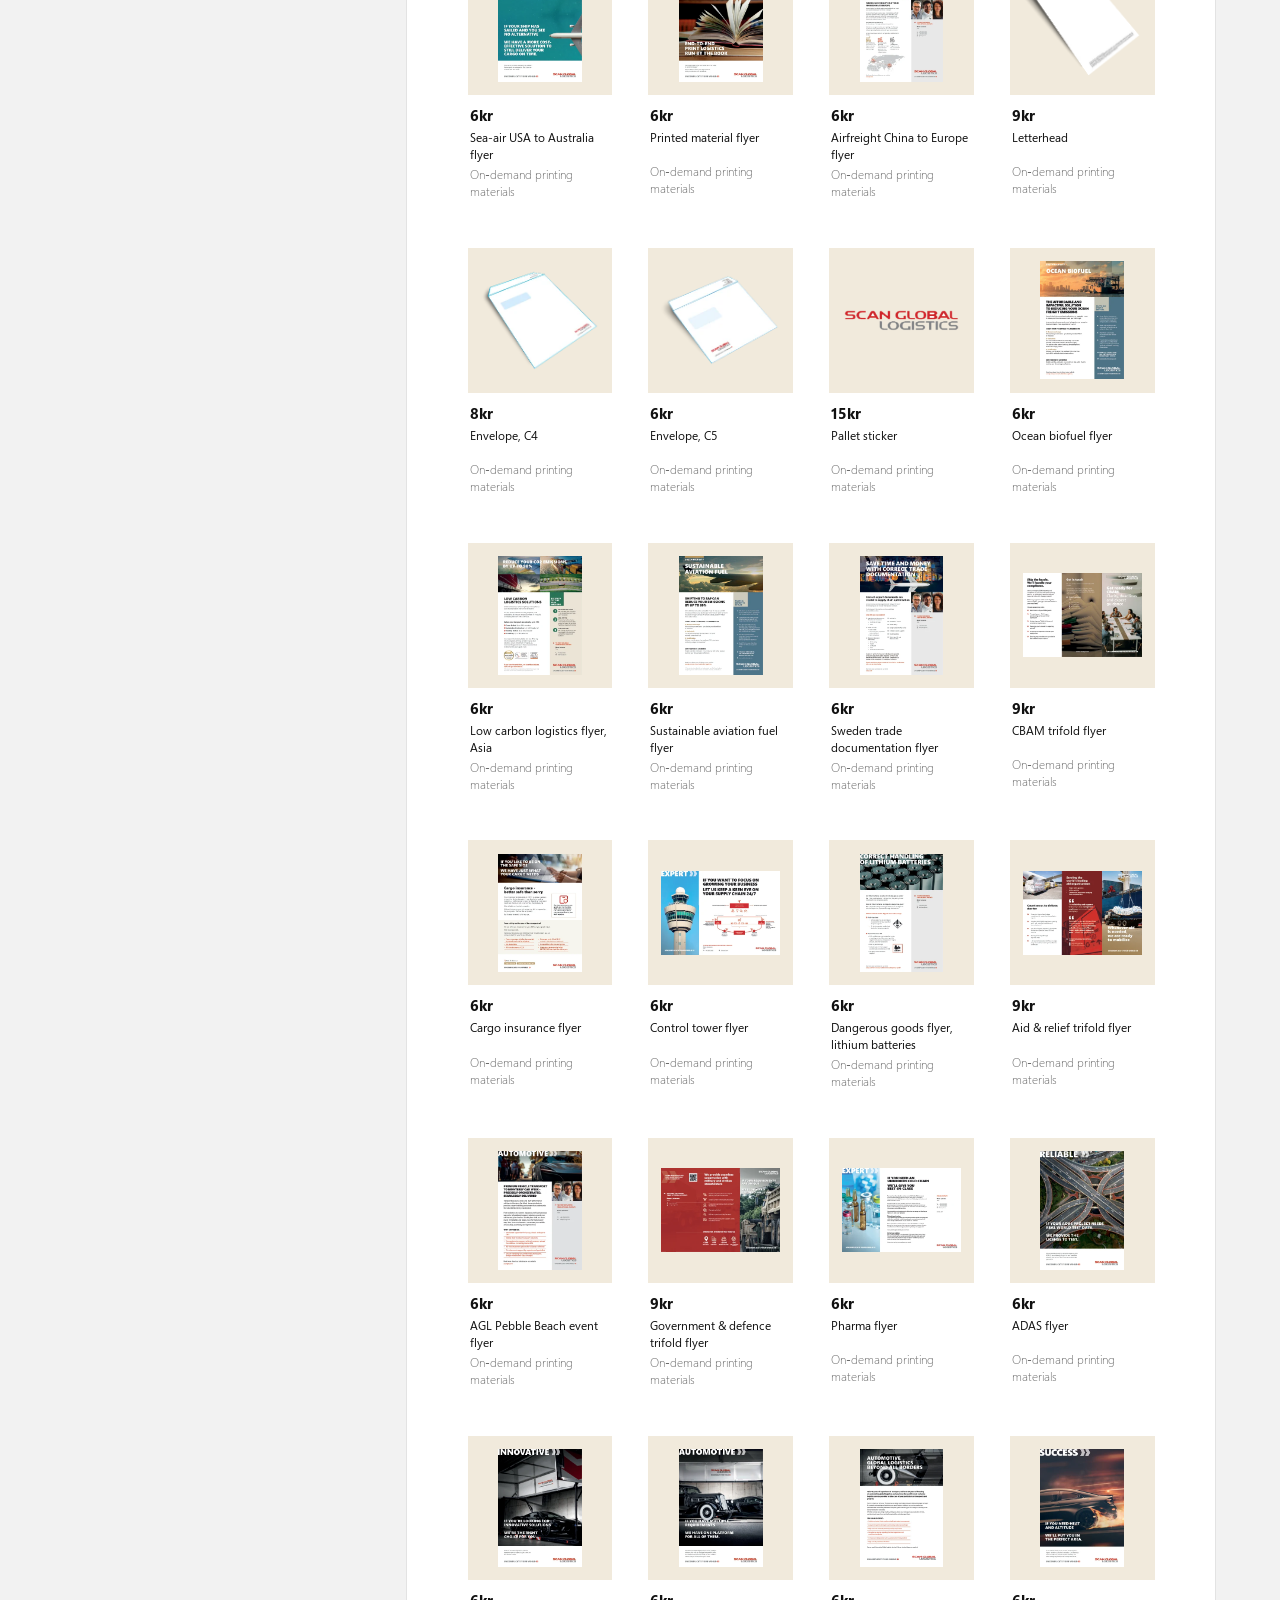
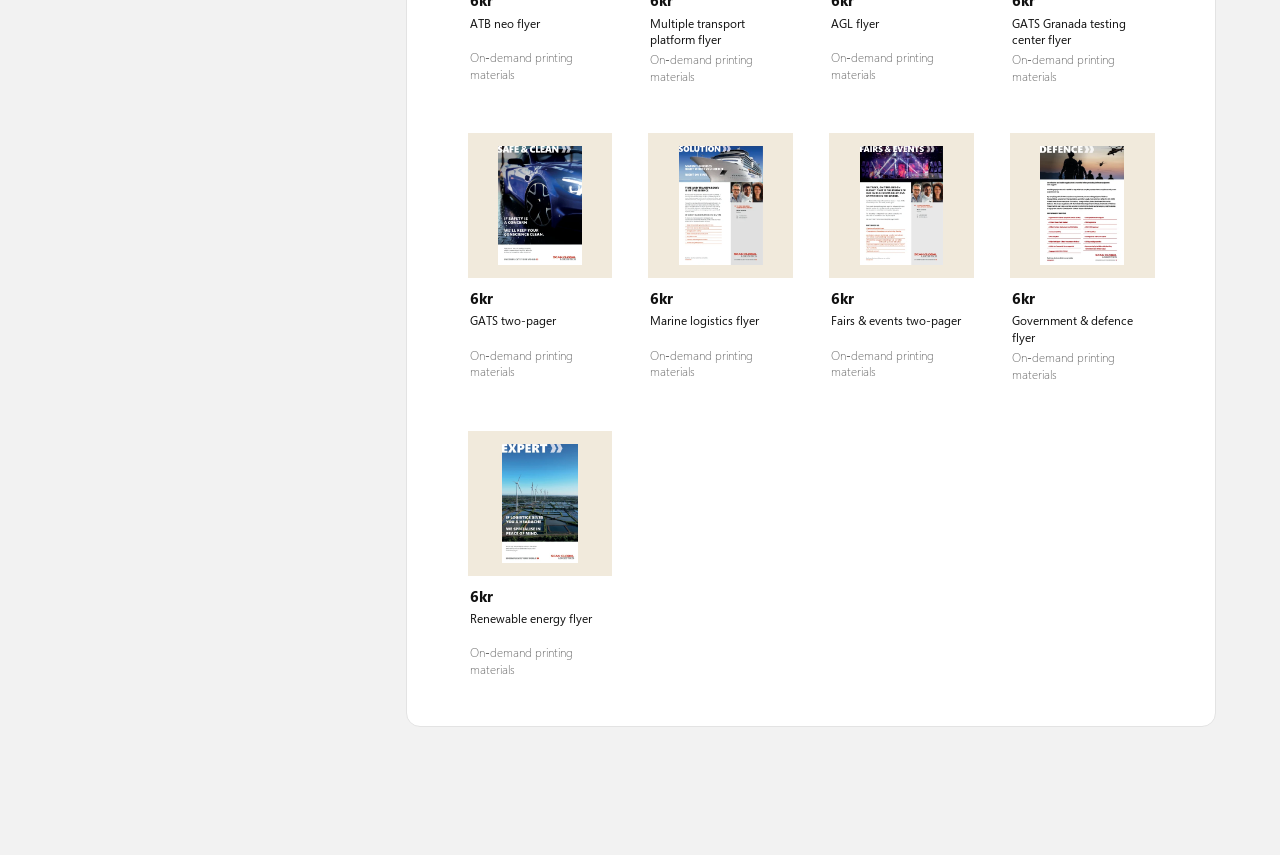
==== commit 7b0db150: "fonts" ====
--- a/category.html
+++ b/category.html
@@ -4,15 +4,14 @@
   <meta charset="UTF-8">
   <meta name="viewport" content="width=device-width, initial-scale=1">
   <title>Category – SGL Internal Shop</title>
-  <link rel="preconnect" href="https://fonts.googleapis.com">
-  <link href="https://fonts.googleapis.com/css2?family=Inter:wght@400;500;600;700&family=Roboto:wght@300;400;500;700&display=swap" rel="stylesheet">
-  <link rel="stylesheet" href="styles.css?v=20261028a">
+  <link rel="preload" href="assets/fonts/segoe-pro-400.woff" as="font" type="font/woff" crossorigin>
+  <link rel="stylesheet" href="styles.css?v=20261028f">
 </head>
 <body data-page="category">
   <div id="site-header"></div>
   <main id="app"></main>
-  <script src="products.js?v=20261028a"></script>
-  <script src="i18n.js?v=20261028a"></script>
-  <script src="script.js?v=20261028a"></script>
+  <script src="products.js?v=20261028f"></script>
+  <script src="i18n.js?v=20261028f"></script>
+  <script src="script.js?v=20261028f"></script>
 </body>
 </html>
--- a/styles.css
+++ b/styles.css
@@ -1,3 +1,10 @@
+/* ===== Fonts: Segoe Pro (brand / online use, per design guide) ===== */
+@font-face { font-family: "Segoe Pro"; font-weight: 300; font-style: normal; font-display: swap; src: url("assets/fonts/segoe-pro-300.woff") format("woff"); }
+@font-face { font-family: "Segoe Pro"; font-weight: 400; font-style: normal; font-display: swap; src: url("assets/fonts/segoe-pro-400.woff") format("woff"); }
+@font-face { font-family: "Segoe Pro"; font-weight: 600; font-style: normal; font-display: swap; src: url("assets/fonts/segoe-pro-600.woff") format("woff"); }
+@font-face { font-family: "Segoe Pro"; font-weight: 700; font-style: normal; font-display: swap; src: url("assets/fonts/segoe-pro-700.woff") format("woff"); }
+@font-face { font-family: "Segoe Pro"; font-weight: 900; font-style: normal; font-display: swap; src: url("assets/fonts/segoe-pro-900.woff") format("woff"); }
+
 /* ===== Tokens ===== */
 :root {
   --red: #c8232c;
@@ -11,7 +18,7 @@
   --radius: 10px;
   --pad: clamp(16px, 5vw, 72px);
   --gutter: max(var(--pad), calc((100% - 100rem) / 2 + var(--pad)));
-  --font: "Roboto", system-ui, -apple-system, "Segoe UI", sans-serif;
+  --font: "Segoe Pro", "Segoe UI", system-ui, -apple-system, sans-serif;
 }
 
 *, *::before, *::after { box-sizing: border-box; }
@@ -73,7 +80,7 @@
 
 /* ===== Login ===== */
 .login-page {
-  min-height: 100vh; display: grid; place-items: center; padding: 24px; font-family: "Inter", var(--font);
+  min-height: 100vh; display: grid; place-items: center; padding: 24px; font-family: var(--font);
   background:
     url("assets/images/login-bg.jpg") center / cover no-repeat,
     linear-gradient(180deg, #27323f 0%, #7b8a91 38%, #b0a15a 62%, #5f7a22 100%);
@@ -82,7 +89,7 @@
 .login-logo { width: 100%; height: auto; margin-bottom: 18px; }
 .login-card h1 { text-align: center; font-size: 28px; font-weight: 700; padding-bottom: 2px; border-bottom: 1px solid #333; margin-bottom: 36px; }
 .login-card form { display: flex; flex-direction: column; gap: 24px; }
-.login-card input[type="text"], .login-card input[type="password"] { width: 100%; height: 38px; border: 1px solid #000; border-radius: 8px; padding: 0 8px; font: 600 16px "Inter", sans-serif; background: #fff; }
+.login-card input[type="text"], .login-card input[type="password"] { width: 100%; height: 38px; border: 1px solid #000; border-radius: 8px; padding: 0 8px; font: 600 16px var(--font); background: #fff; }
 .login-card input::placeholder { color: #777; }
 .login-row { display: flex; align-items: center; justify-content: space-between; gap: 12px; margin-top: -10px; }
 .check { display: flex; align-items: center; gap: 6px; font-size: 14px; font-weight: 600; }
@@ -526,13 +533,13 @@
 .account:hover .account-pop, .account:focus-within .account-pop { opacity: 1; visibility: visible; transform: none; }
 
 /* ===== Home hero: automatic slider (no controls) ===== */
-.hero.hero-slider { position: relative; padding: 0; display: block; aspect-ratio: 3 / 1; min-height: 300px; background: #e8e4de; }
+.hero.hero-slider { position: relative; padding: 0; display: block; aspect-ratio: 4.2 / 1; min-height: 240px; background: #e8e4de; }
 .hero-slide { position: absolute; inset: 0; display: flex; flex-direction: column; justify-content: center; gap: 12px; padding: 40px clamp(24px, 5vw, 72px);
   color: #111; background: var(--img) center right / cover no-repeat;
   opacity: 0; visibility: hidden; transition: opacity .9s ease, visibility .9s; }
 .hero-slide.active { opacity: 1; visibility: visible; z-index: 1; }
-.hero-slide h1, .hero-slide h2 { font-size: clamp(2rem, 5vw, 3rem); font-weight: 500; margin: 0; }
-.hero-slide p { font-size: 0.9375rem; font-weight: 500; margin: 0; }
+.hero-slide h1, .hero-slide h2 { font-size: clamp(2rem, 5vw, 3rem); font-weight: 600; margin: 0; }
+.hero-slide p { font-size: 1rem; font-weight: 600; margin: 0; }
 .hero-slide .btn { align-self: flex-start; margin-top: 22px; padding: 9px 22px; font-size: 0.8125rem; }
 @media (max-width: 560px) { .hero.hero-slider { aspect-ratio: auto; min-height: 280px; } .hero-slide { background: linear-gradient(90deg, rgba(255,255,255,.7), rgba(255,255,255,.25)), var(--img) 80% center / cover no-repeat; } }
 @media (prefers-reduced-motion: reduce) { .hero-slide { transition: none; } }
@@ -566,3 +573,6 @@
 .support-done p { margin: 0; color: #444; font-size: 0.9375rem; }
 @media (max-width: 560px) { .support { right: 16px; bottom: 16px; } }
 @media (prefers-reduced-motion: reduce) { .support-panel { animation: none; } }
+
+/* form controls inherit the site font (browsers default to Arial) */
+input, button, select, textarea { font-family: inherit; }
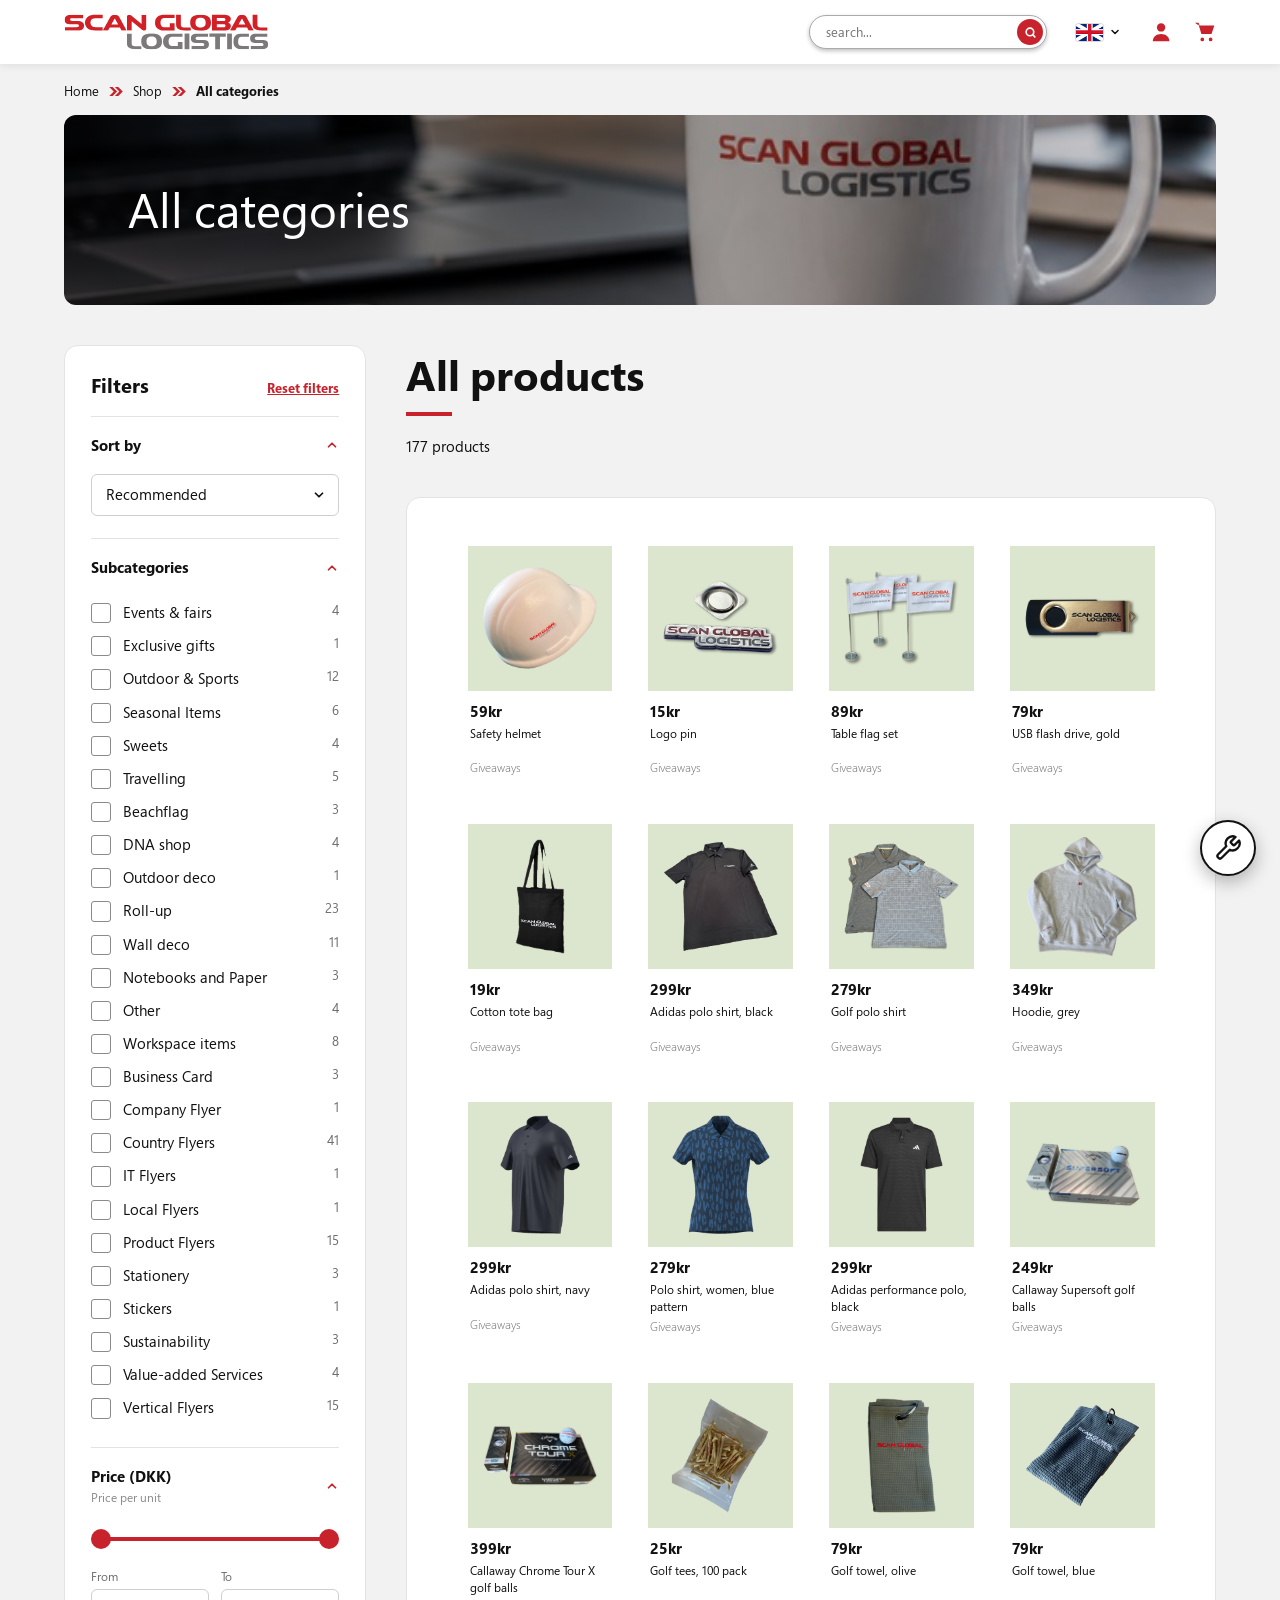
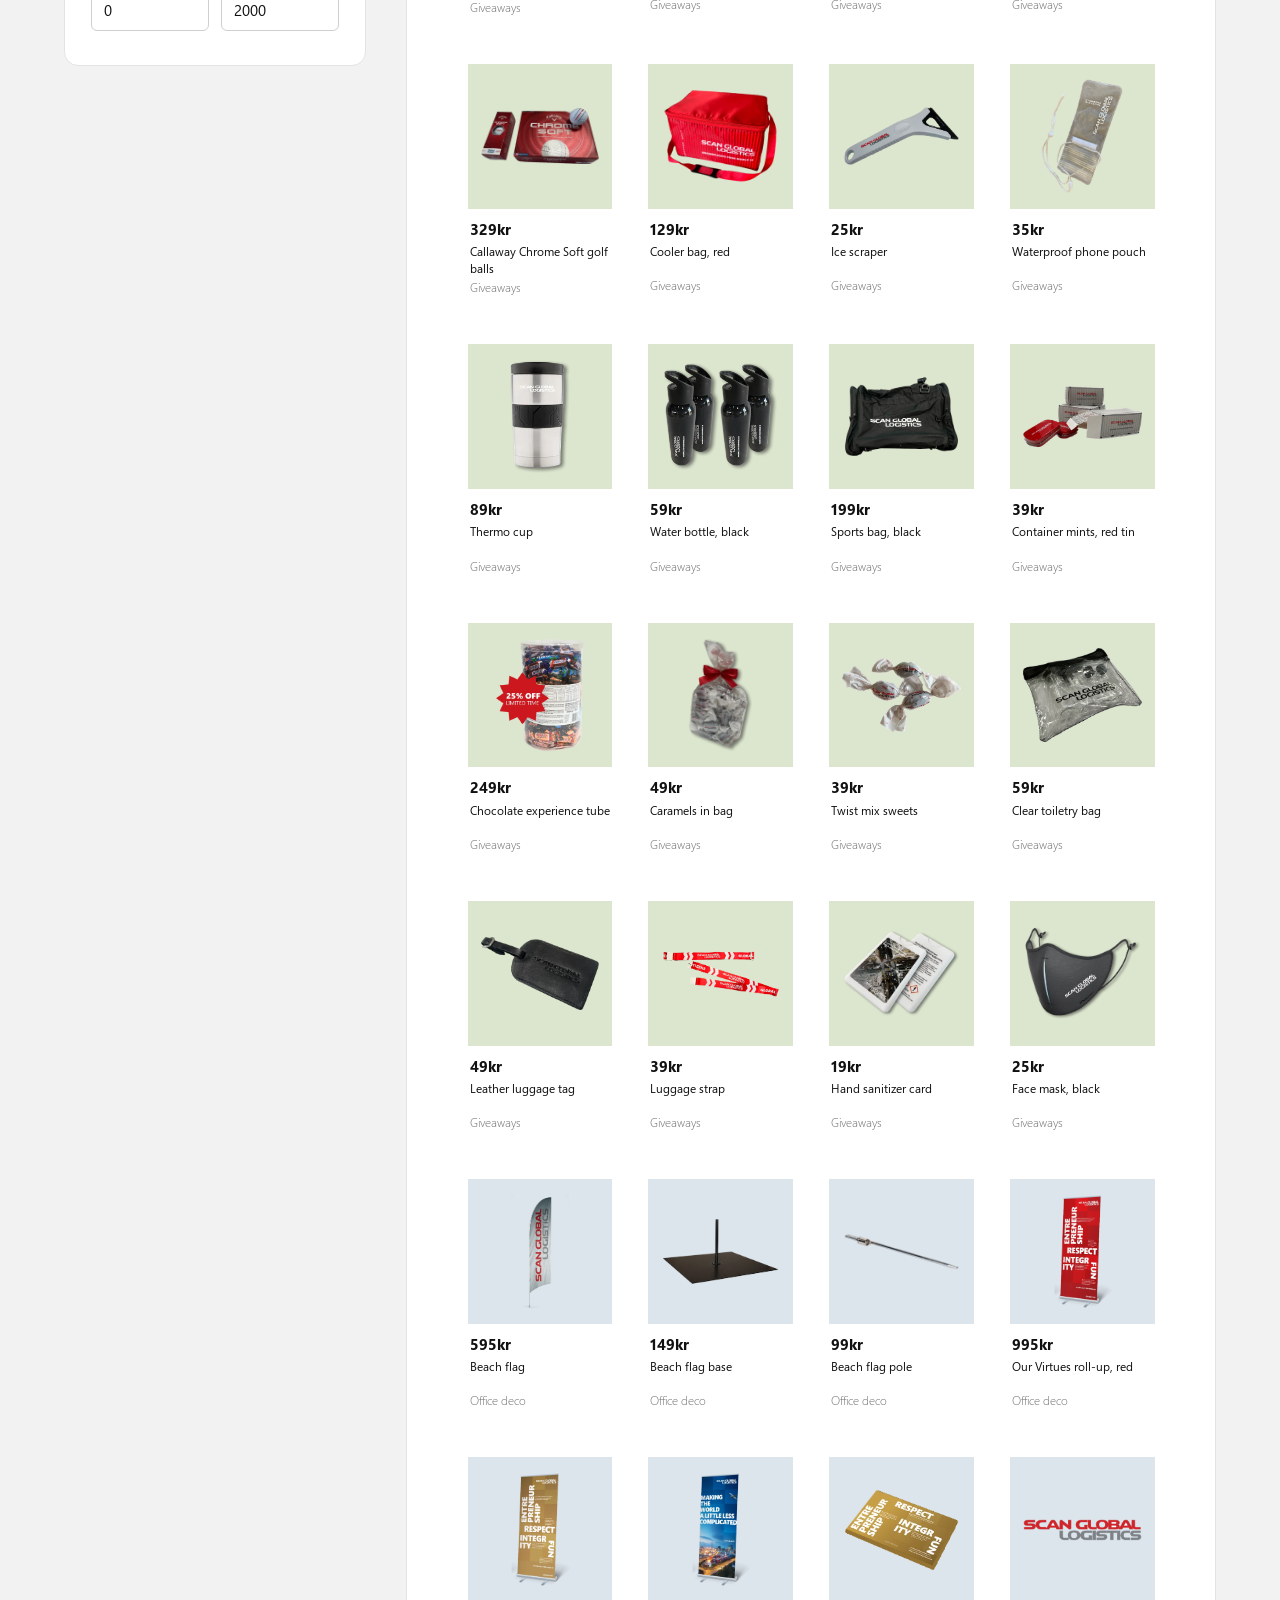
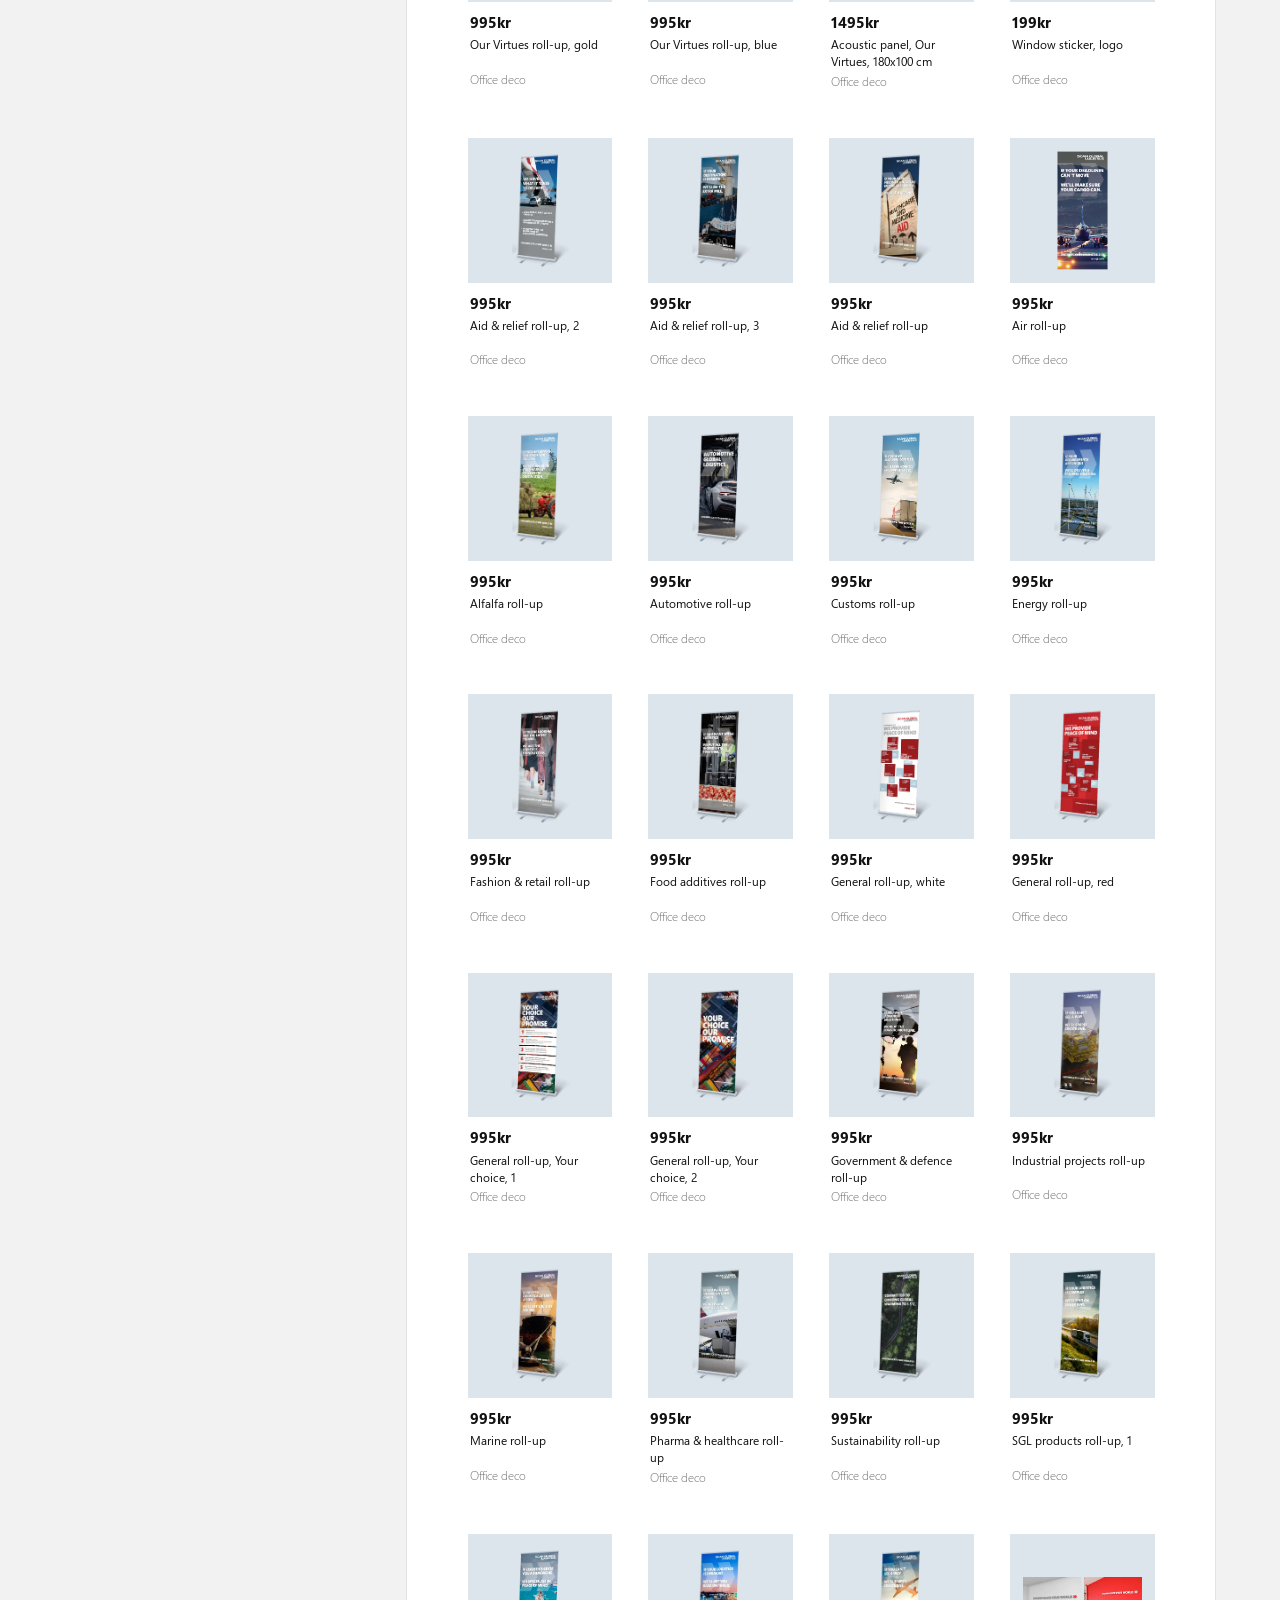
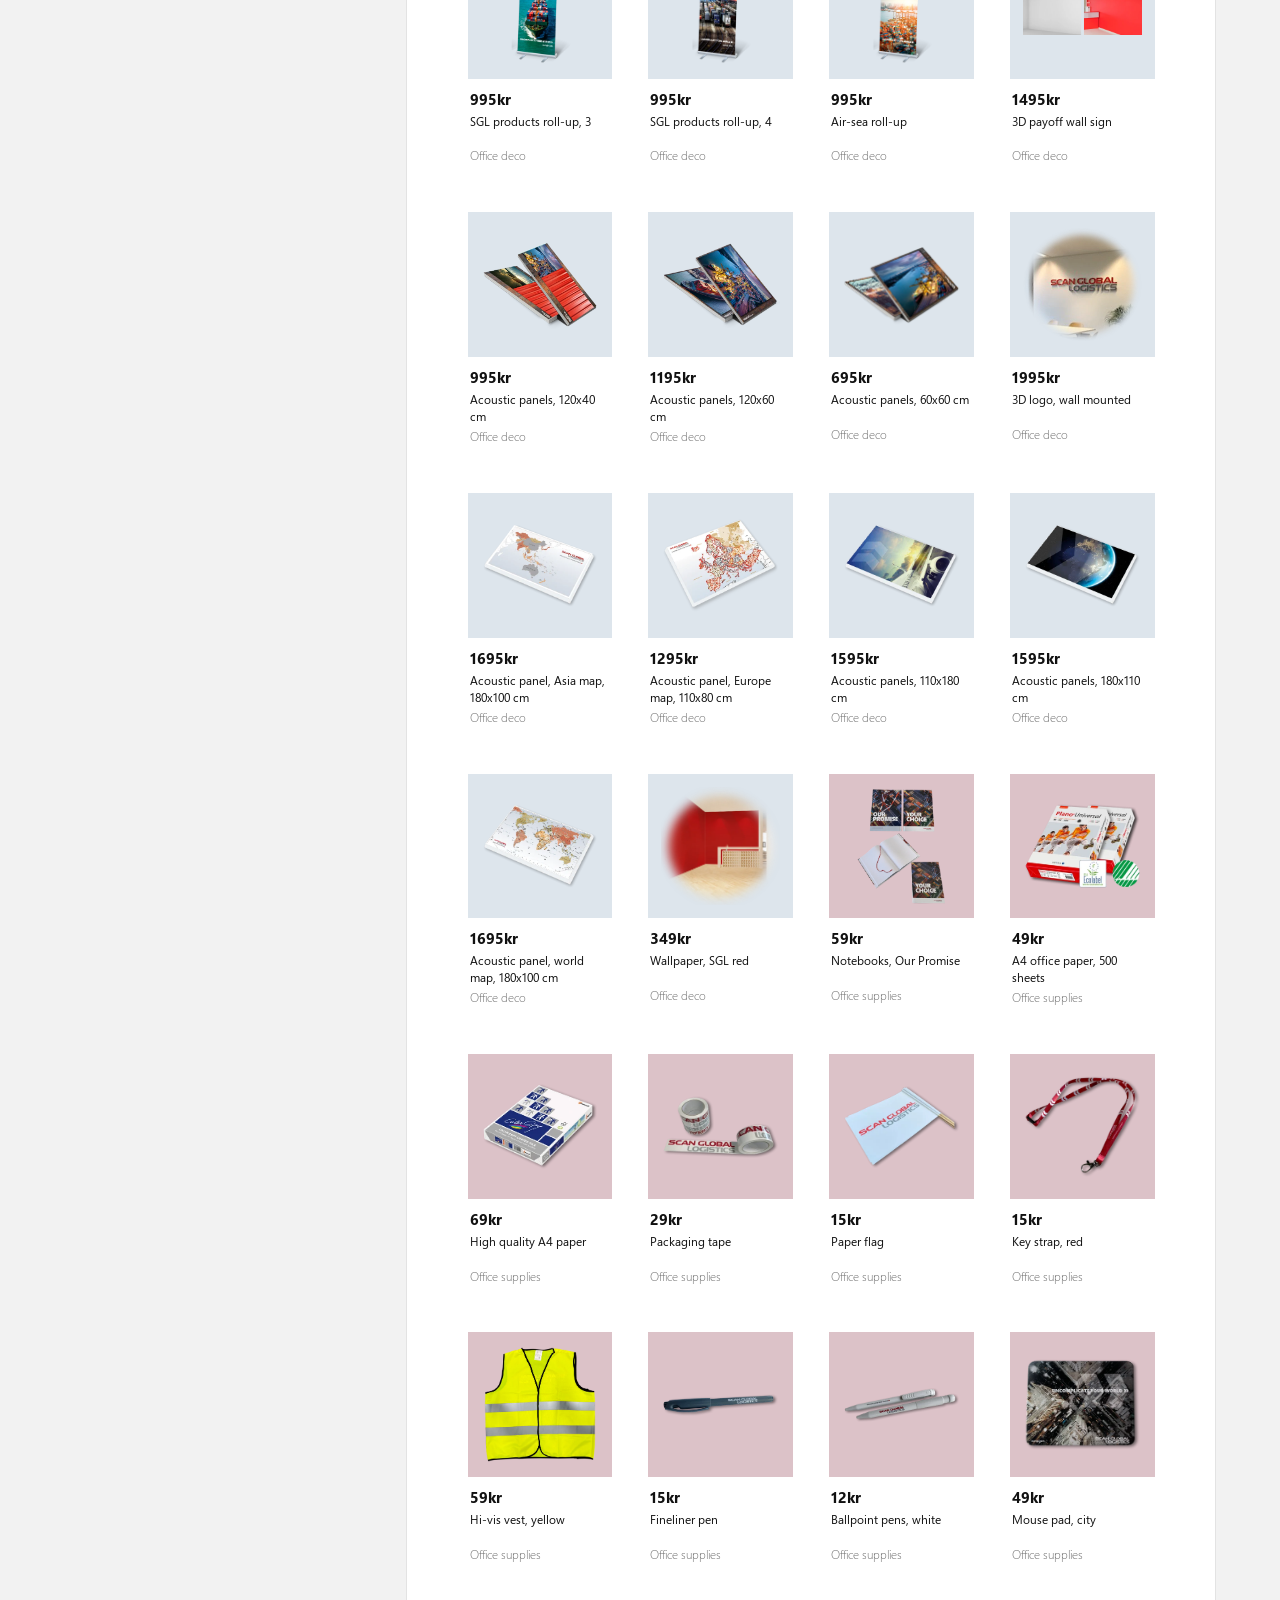
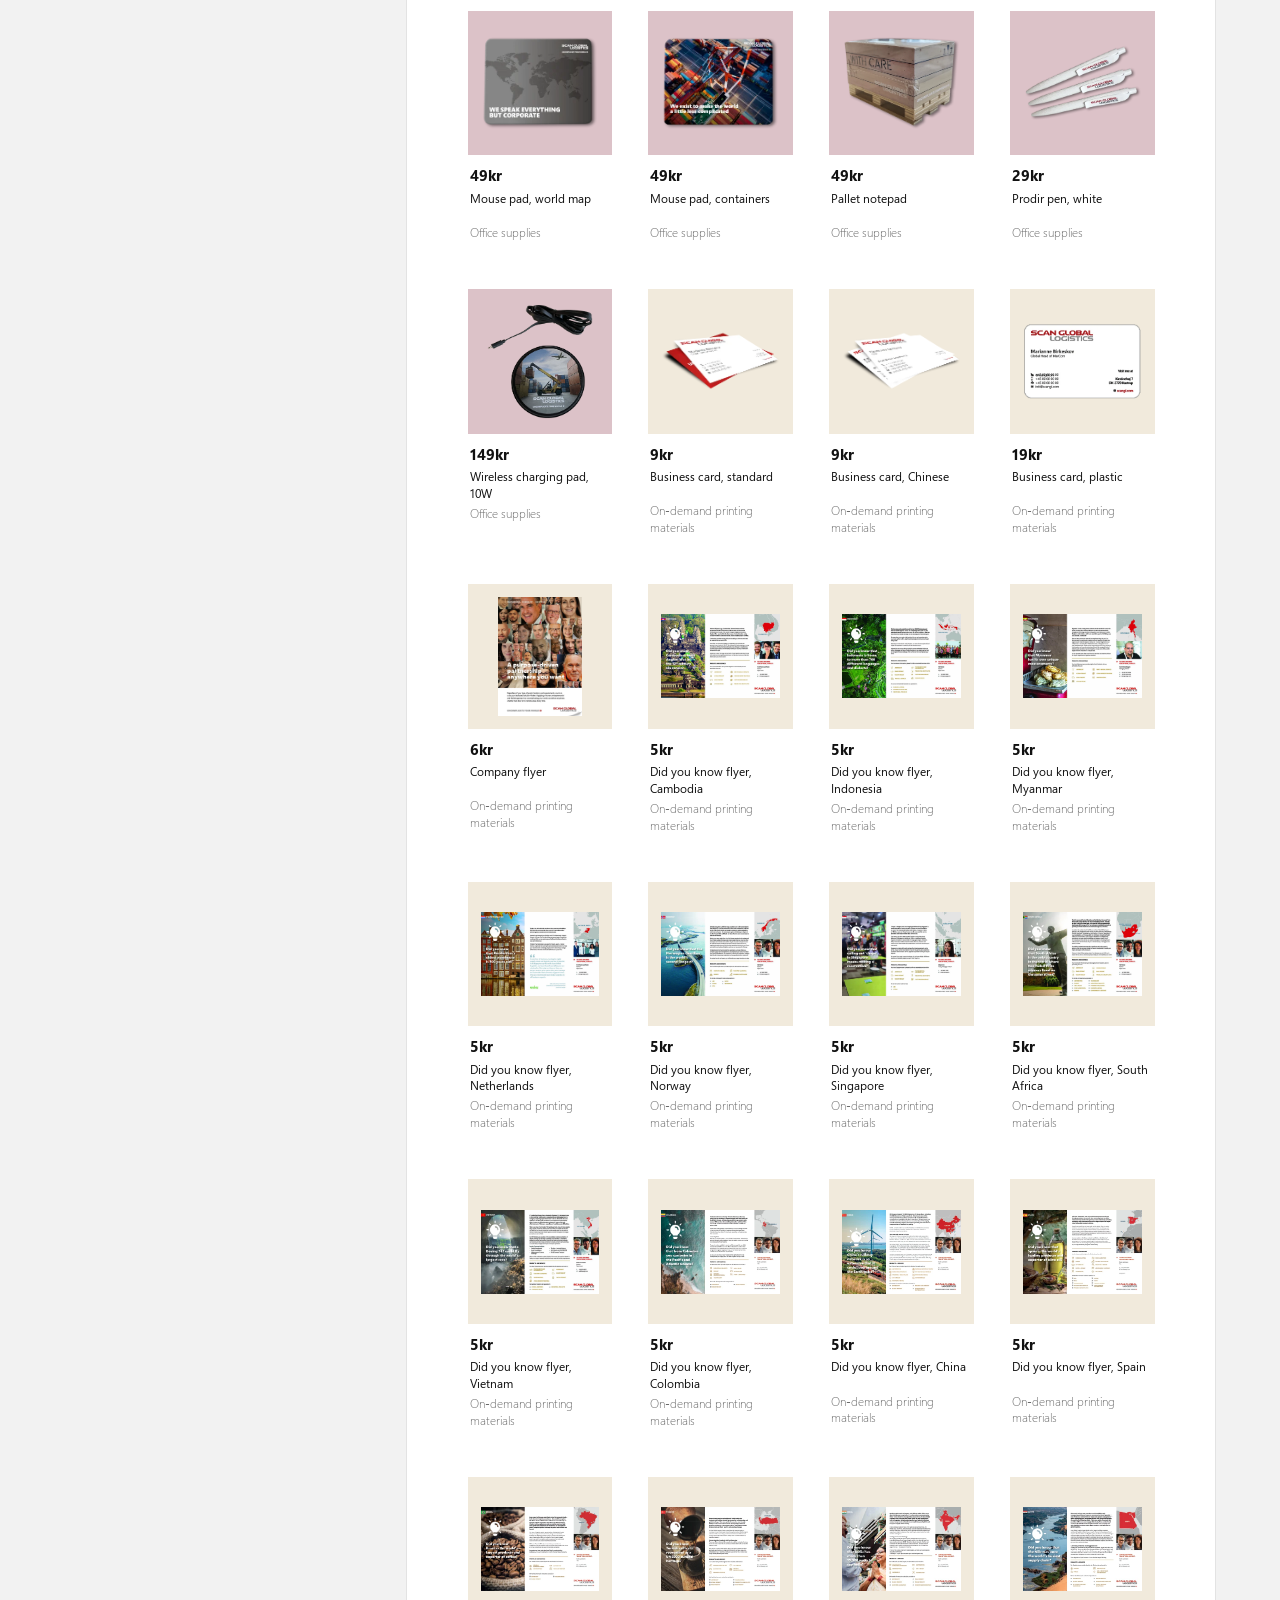
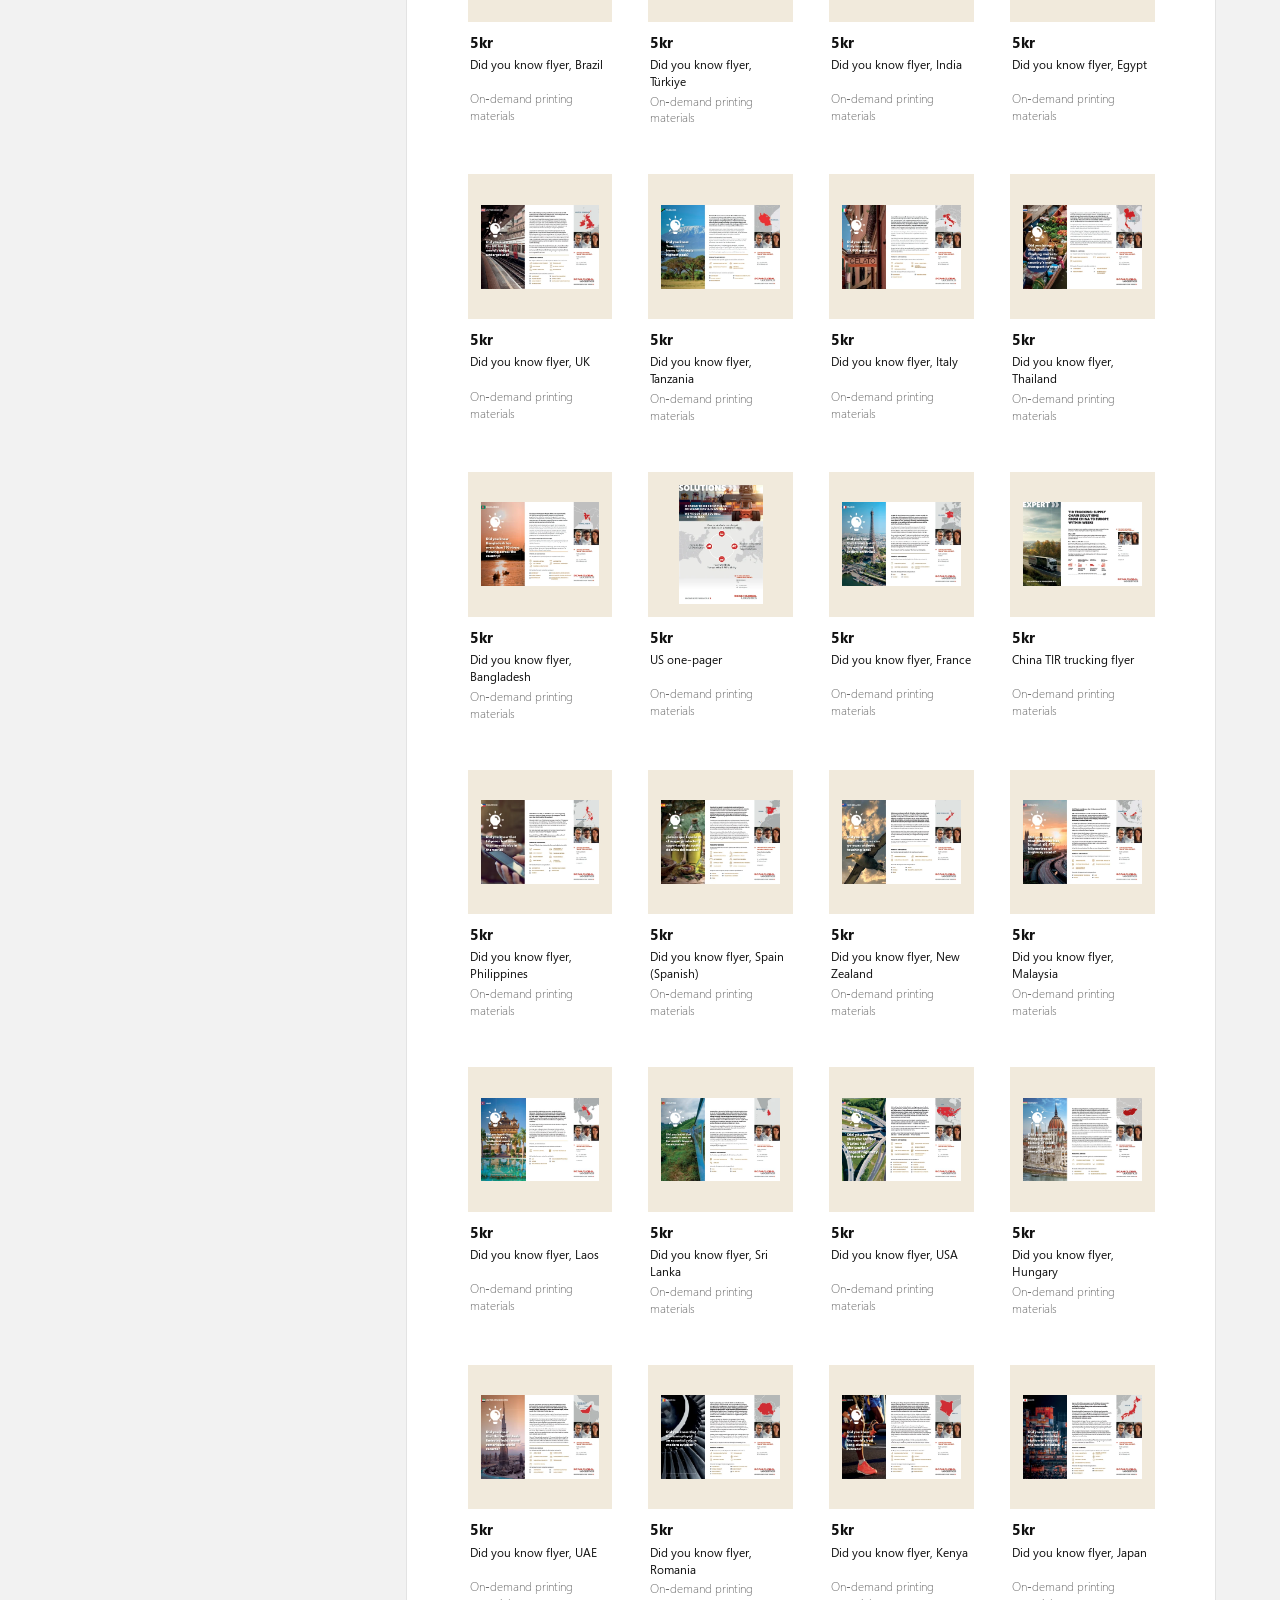
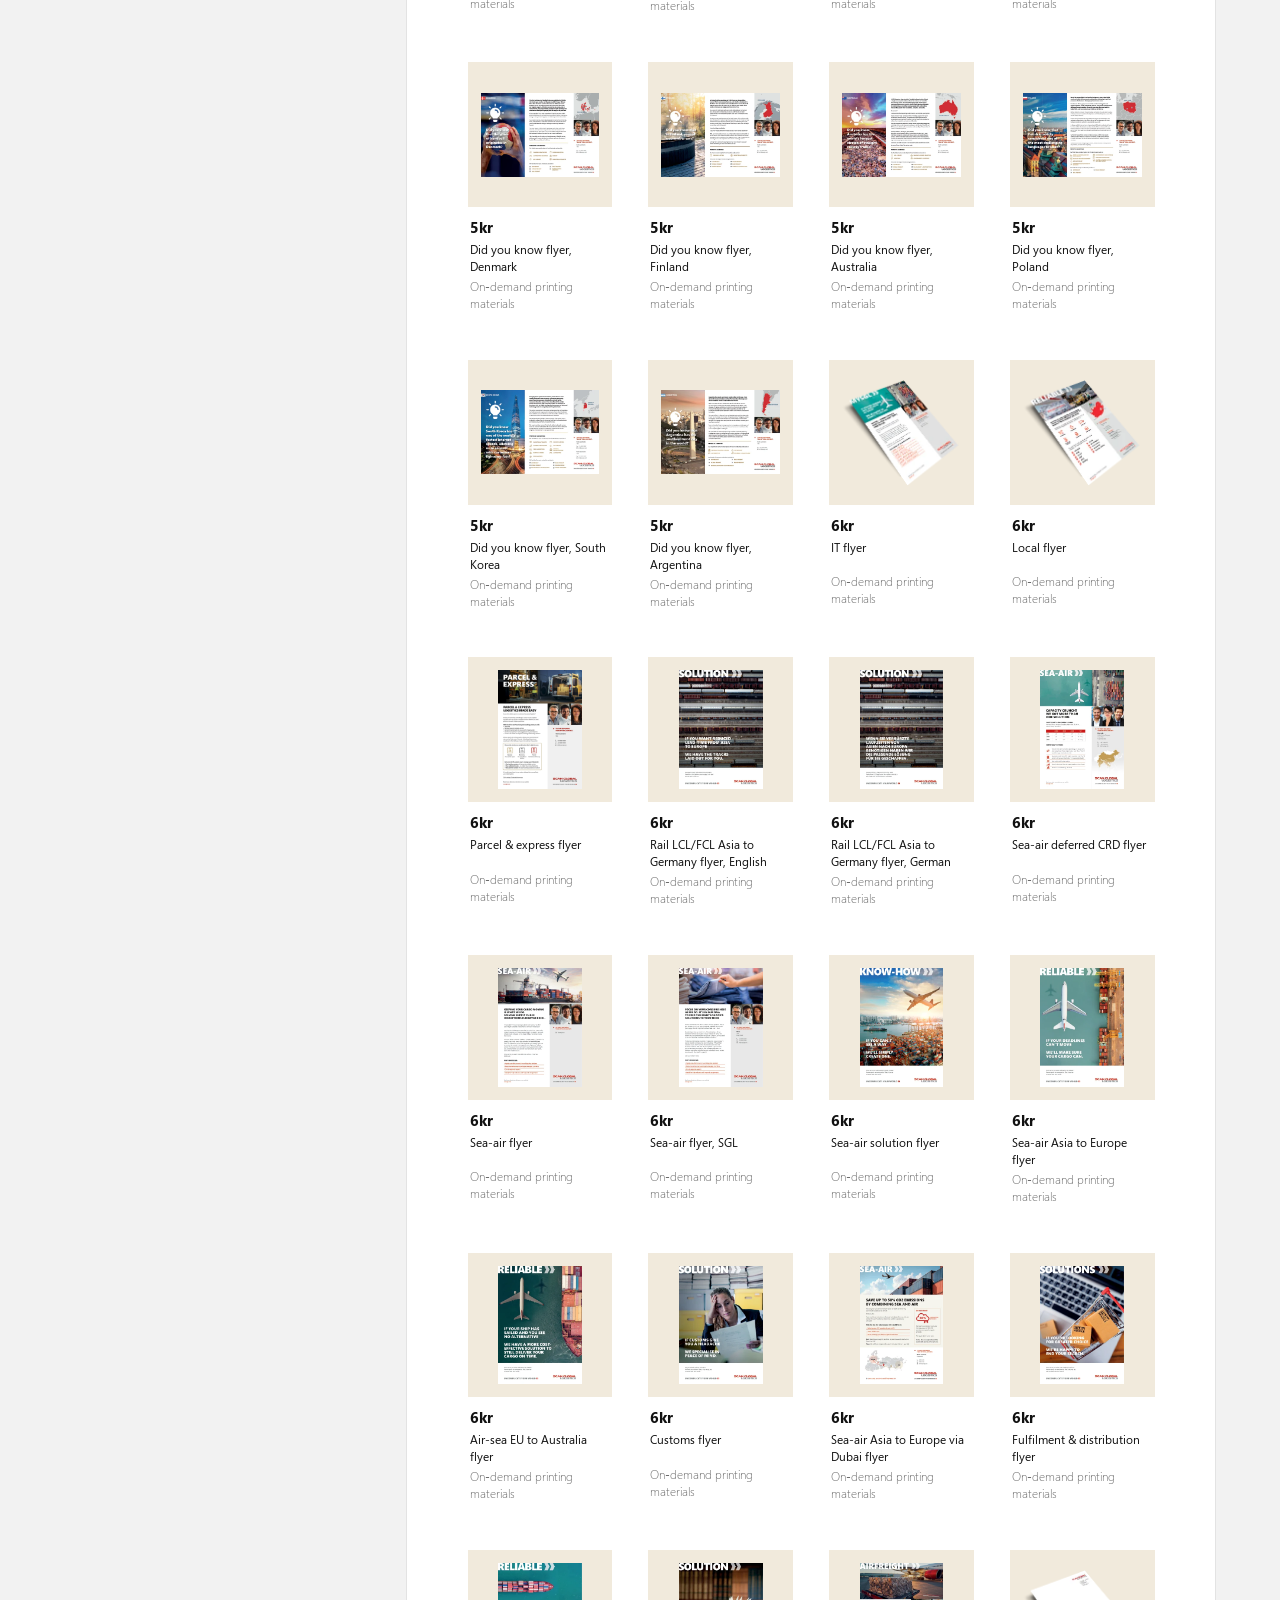
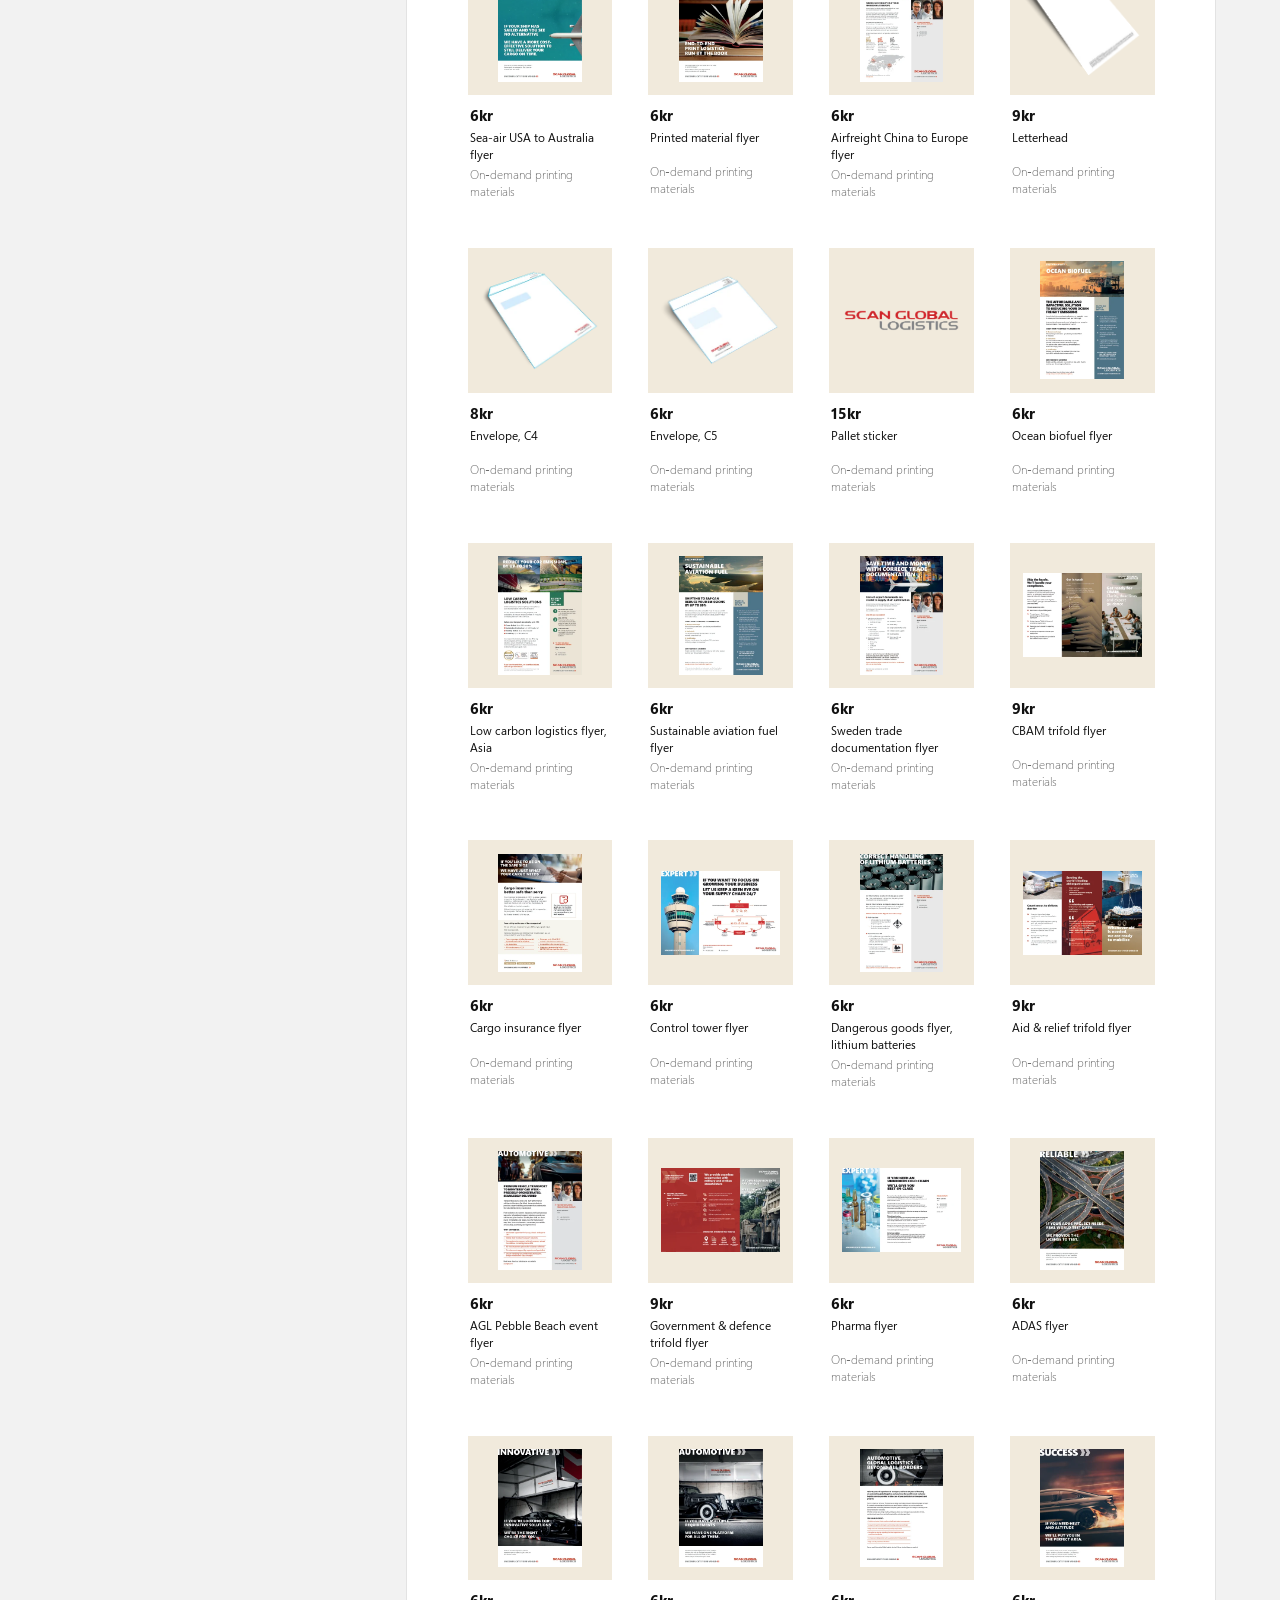
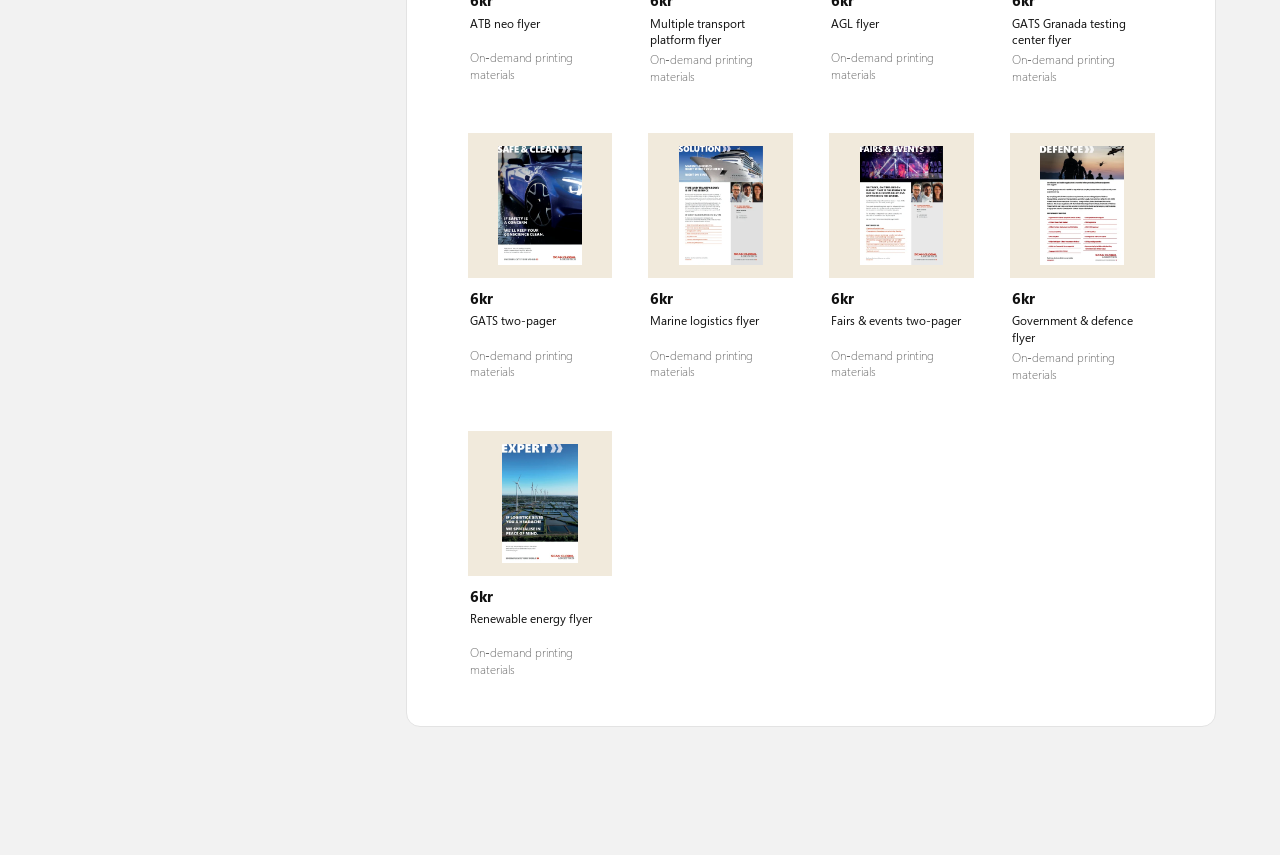
==== commit 07fa779c: "mobil-menubar" ====
--- a/category.html
+++ b/category.html
@@ -5,13 +5,13 @@
   <meta name="viewport" content="width=device-width, initial-scale=1">
   <title>Category – SGL Internal Shop</title>
   <link rel="preload" href="assets/fonts/segoe-pro-400.woff" as="font" type="font/woff" crossorigin>
-  <link rel="stylesheet" href="styles.css?v=20261028f">
+  <link rel="stylesheet" href="styles.css?v=20261028h">
 </head>
 <body data-page="category">
   <div id="site-header"></div>
   <main id="app"></main>
-  <script src="products.js?v=20261028f"></script>
-  <script src="i18n.js?v=20261028f"></script>
-  <script src="script.js?v=20261028f"></script>
+  <script src="products.js?v=20261028h"></script>
+  <script src="i18n.js?v=20261028h"></script>
+  <script src="script.js?v=20261028h"></script>
 </body>
 </html>
--- a/styles.css
+++ b/styles.css
@@ -576,3 +576,36 @@
 
 /* form controls inherit the site font (browsers default to Arial) */
 input, button, select, textarea { font-family: inherit; }
+
+/* ===== Burger menu (narrow screens) ===== */
+.burger, .mobile-menu { display: none; }
+@media (max-width: 760px) {
+  .header-right .search, .header-right .lang, .header-right .account { display: none; }
+  .burger { display: grid; gap: 5px; align-content: center; justify-items: center; width: 40px; height: 40px; padding: 0; background: none; border: 0; cursor: pointer; }
+  .burger span { display: block; width: 24px; height: 2.5px; border-radius: 2px; background: #111; transition: transform .25s ease, opacity .2s ease; }
+  .burger[aria-expanded="true"] span:nth-child(1) { transform: translateY(7.5px) rotate(45deg); }
+  .burger[aria-expanded="true"] span:nth-child(2) { opacity: 0; }
+  .burger[aria-expanded="true"] span:nth-child(3) { transform: translateY(-7.5px) rotate(-45deg); }
+  .mobile-menu { position: absolute; top: 100%; left: 0; right: 0; z-index: 70; display: block; max-height: calc(100vh - var(--header-h, 4.5rem)); overflow: auto; padding: 16px var(--pad) 22px; background: #fff; border-top: 1px solid var(--line); box-shadow: 0 12px 24px rgba(0,0,0,.18); }
+  .mobile-menu[hidden] { display: none; }
+  .m-search { display: flex; align-items: center; border: 1px solid #aaa; border-radius: 999px; padding: 4px 4px 4px 16px; box-shadow: 0 2px 4px rgba(0,0,0,.2); }
+  .m-search input { flex: 1; min-width: 0; border: 0; outline: 0; background: transparent; font: inherit; font-size: 1rem; }
+  .m-search input::-webkit-search-cancel-button { display: none; }
+  .m-search button { width: 2rem; height: 2rem; border-radius: 50%; border: 0; background: var(--red); display: grid; place-items: center; }
+  .m-search svg { width: 1rem; height: 1rem; }
+  .m-links { list-style: none; margin: 14px 0 0; padding: 0; }
+  .m-links a { display: block; padding: 12px 4px; font-size: 1.0625rem; font-weight: 600; border-bottom: 1px solid var(--line); }
+  .m-links .sub a { padding-left: 18px; font-weight: 400; font-size: 1rem; }
+  .m-links a:hover { color: var(--red); }
+  .m-lang { display: flex; gap: 10px; margin-top: 16px; }
+  .m-lang button { flex: 1; display: flex; align-items: center; justify-content: center; gap: 8px; padding: 10px; background: #fff; border: 1.5px solid #cfd3d8; border-radius: 8px; font: inherit; font-size: 0.9375rem; cursor: pointer; }
+  .m-lang button[aria-current="true"] { border-color: var(--red); color: var(--red); font-weight: 700; }
+  .m-lang img { width: 1.625rem; height: 1.0625rem; border-radius: 3px; object-fit: cover; box-shadow: 0 0 0 1px rgba(0,0,0,.15); }
+  .m-account { display: flex; align-items: center; gap: 12px; margin-top: 16px; padding: 12px 14px; background: #f6f6f6; border-radius: 10px; font-size: 0.875rem; }
+  .m-account > svg { width: 1.5rem; height: 1.5rem; fill: var(--red); flex: none; }
+  .m-account p { margin: 0; }
+  .m-account span { font-weight: 700; margin-right: 4px; }
+  .site-header { gap: 12px; }
+  .site-header .logo img { height: 1.75rem; }
+  .header-right { gap: 8px; }
+}
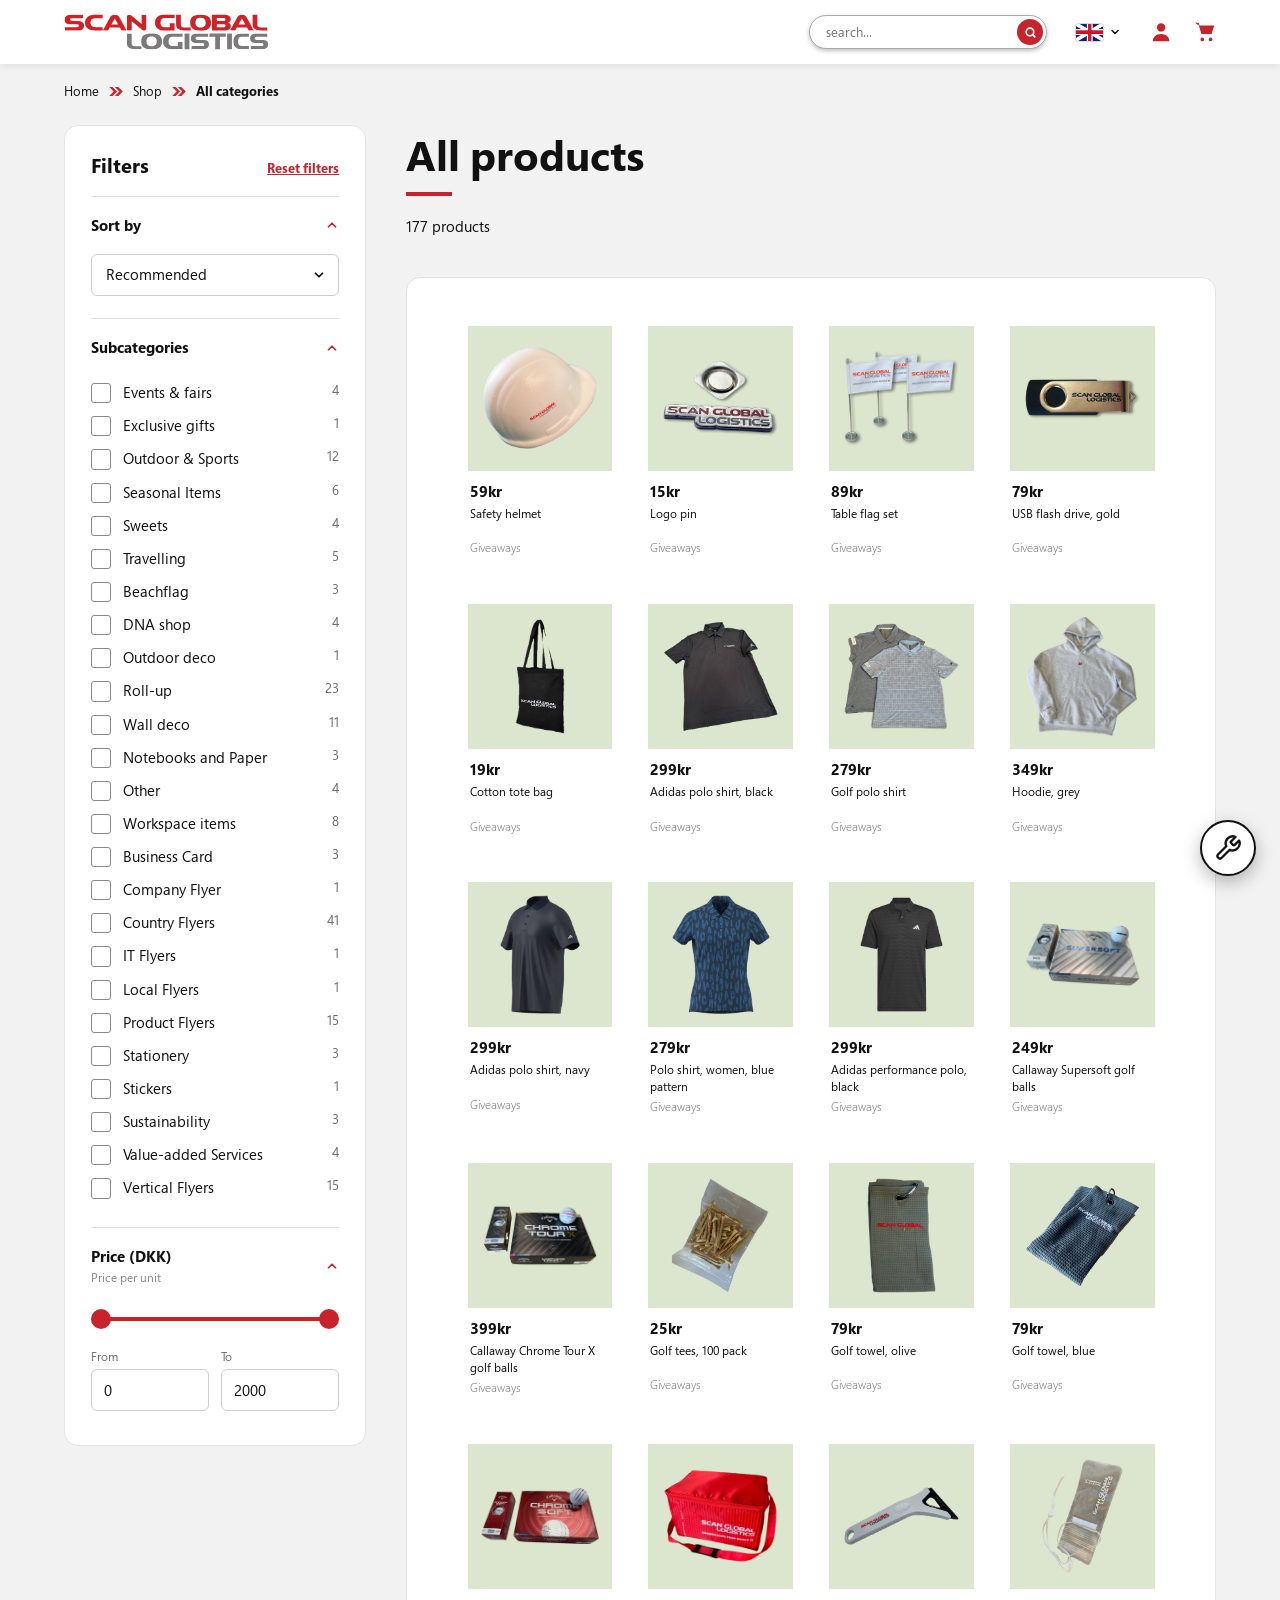
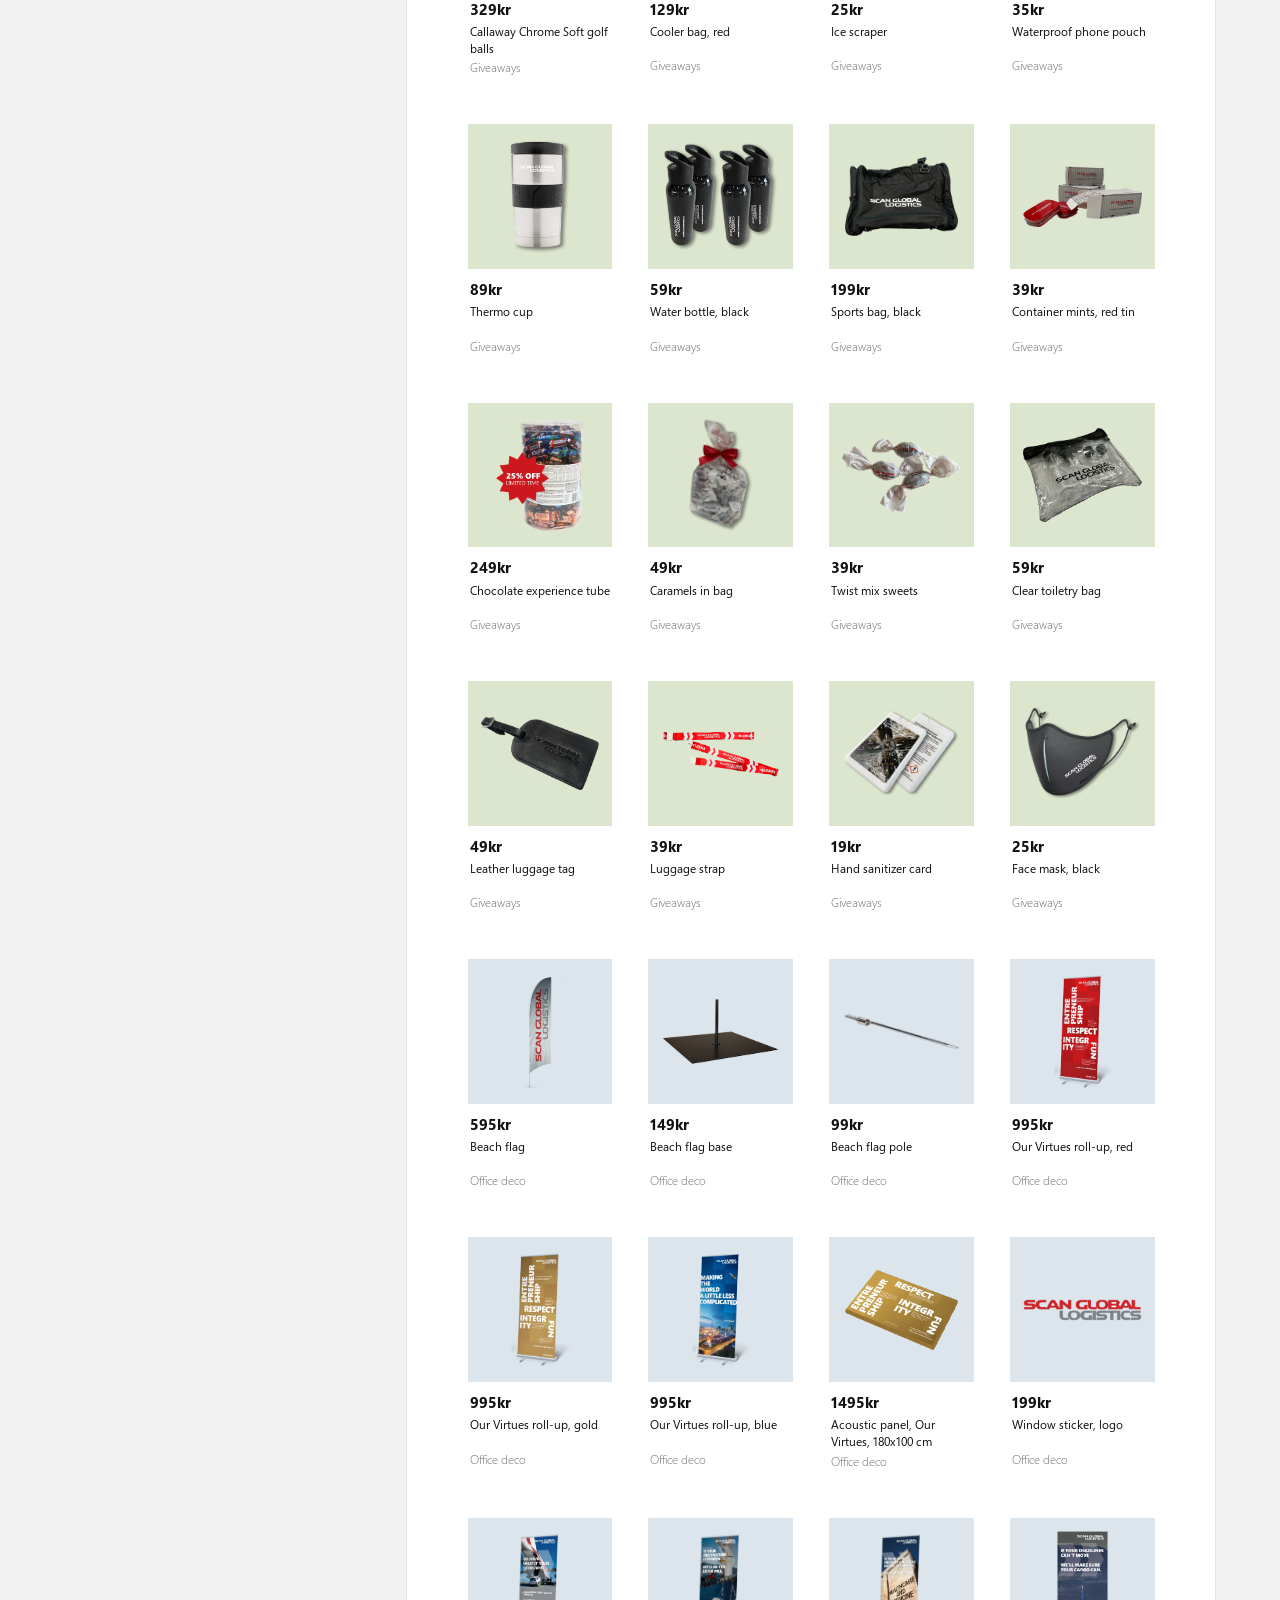
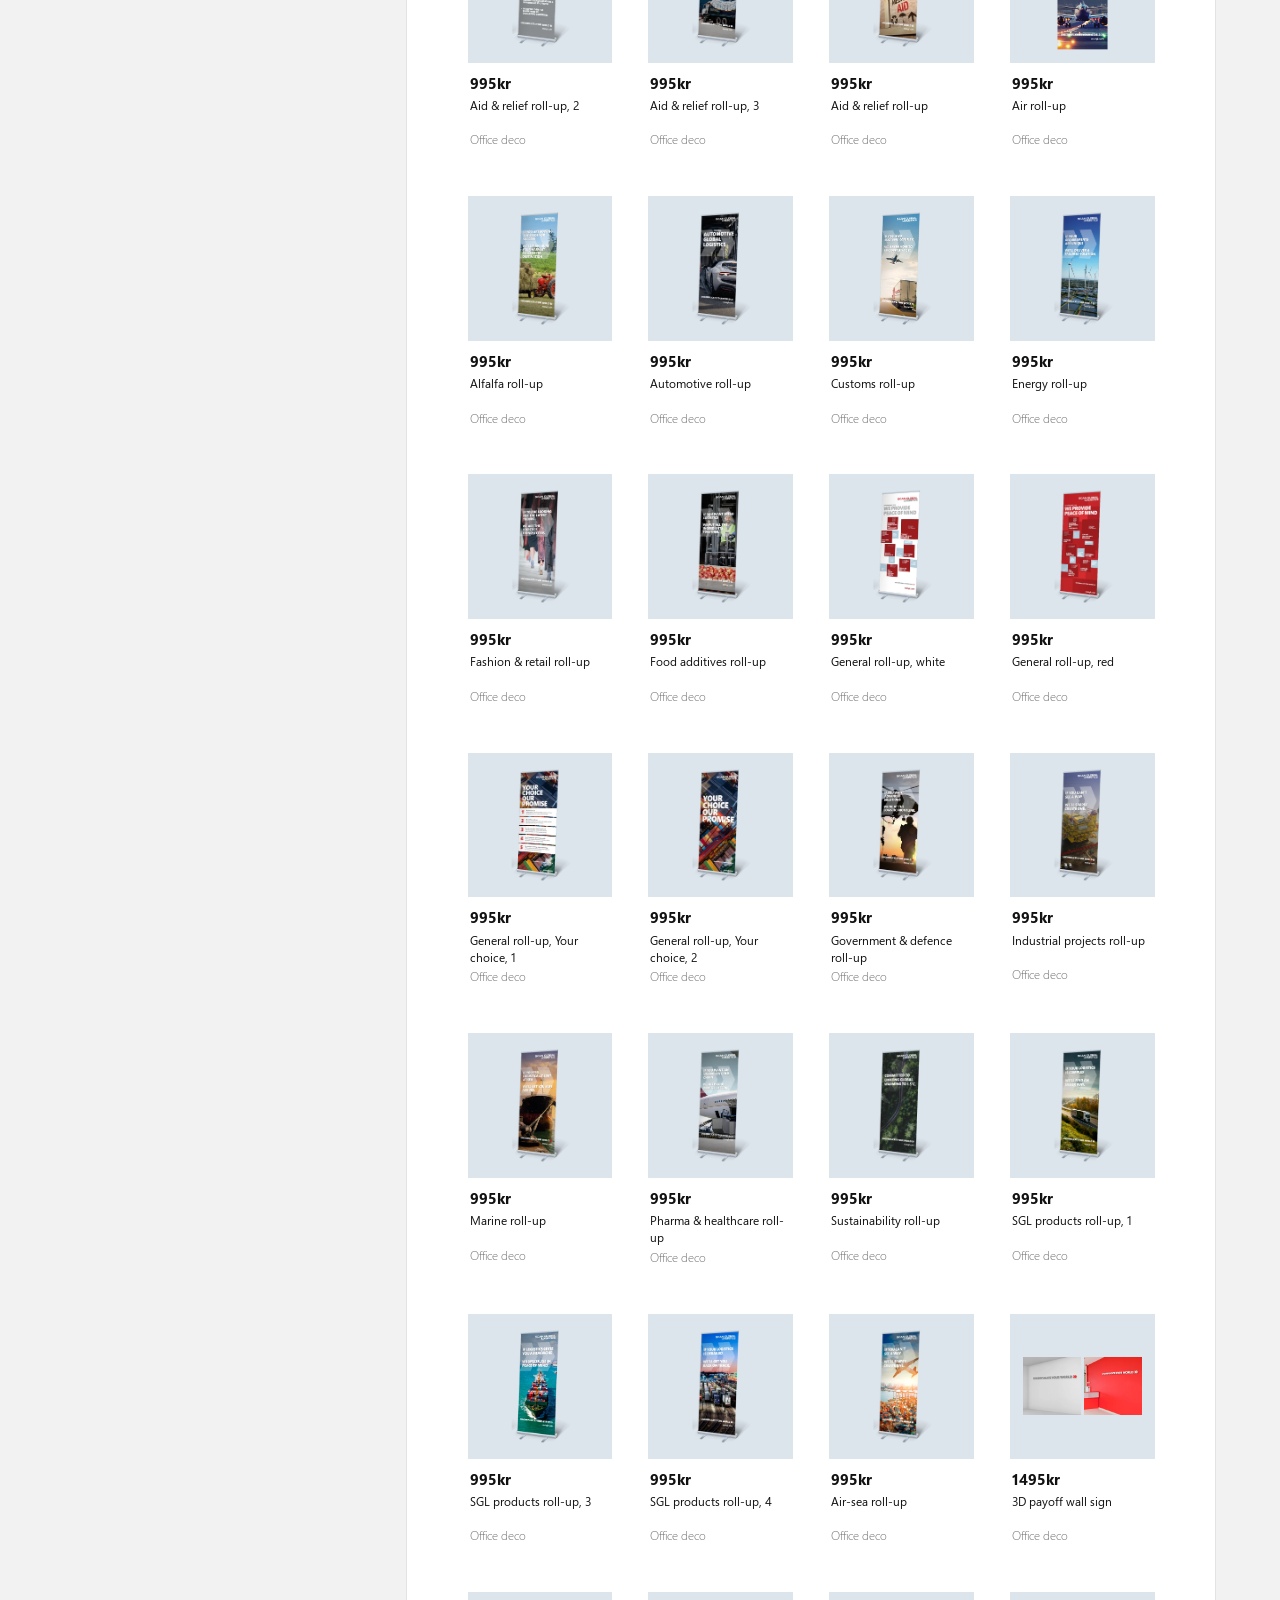
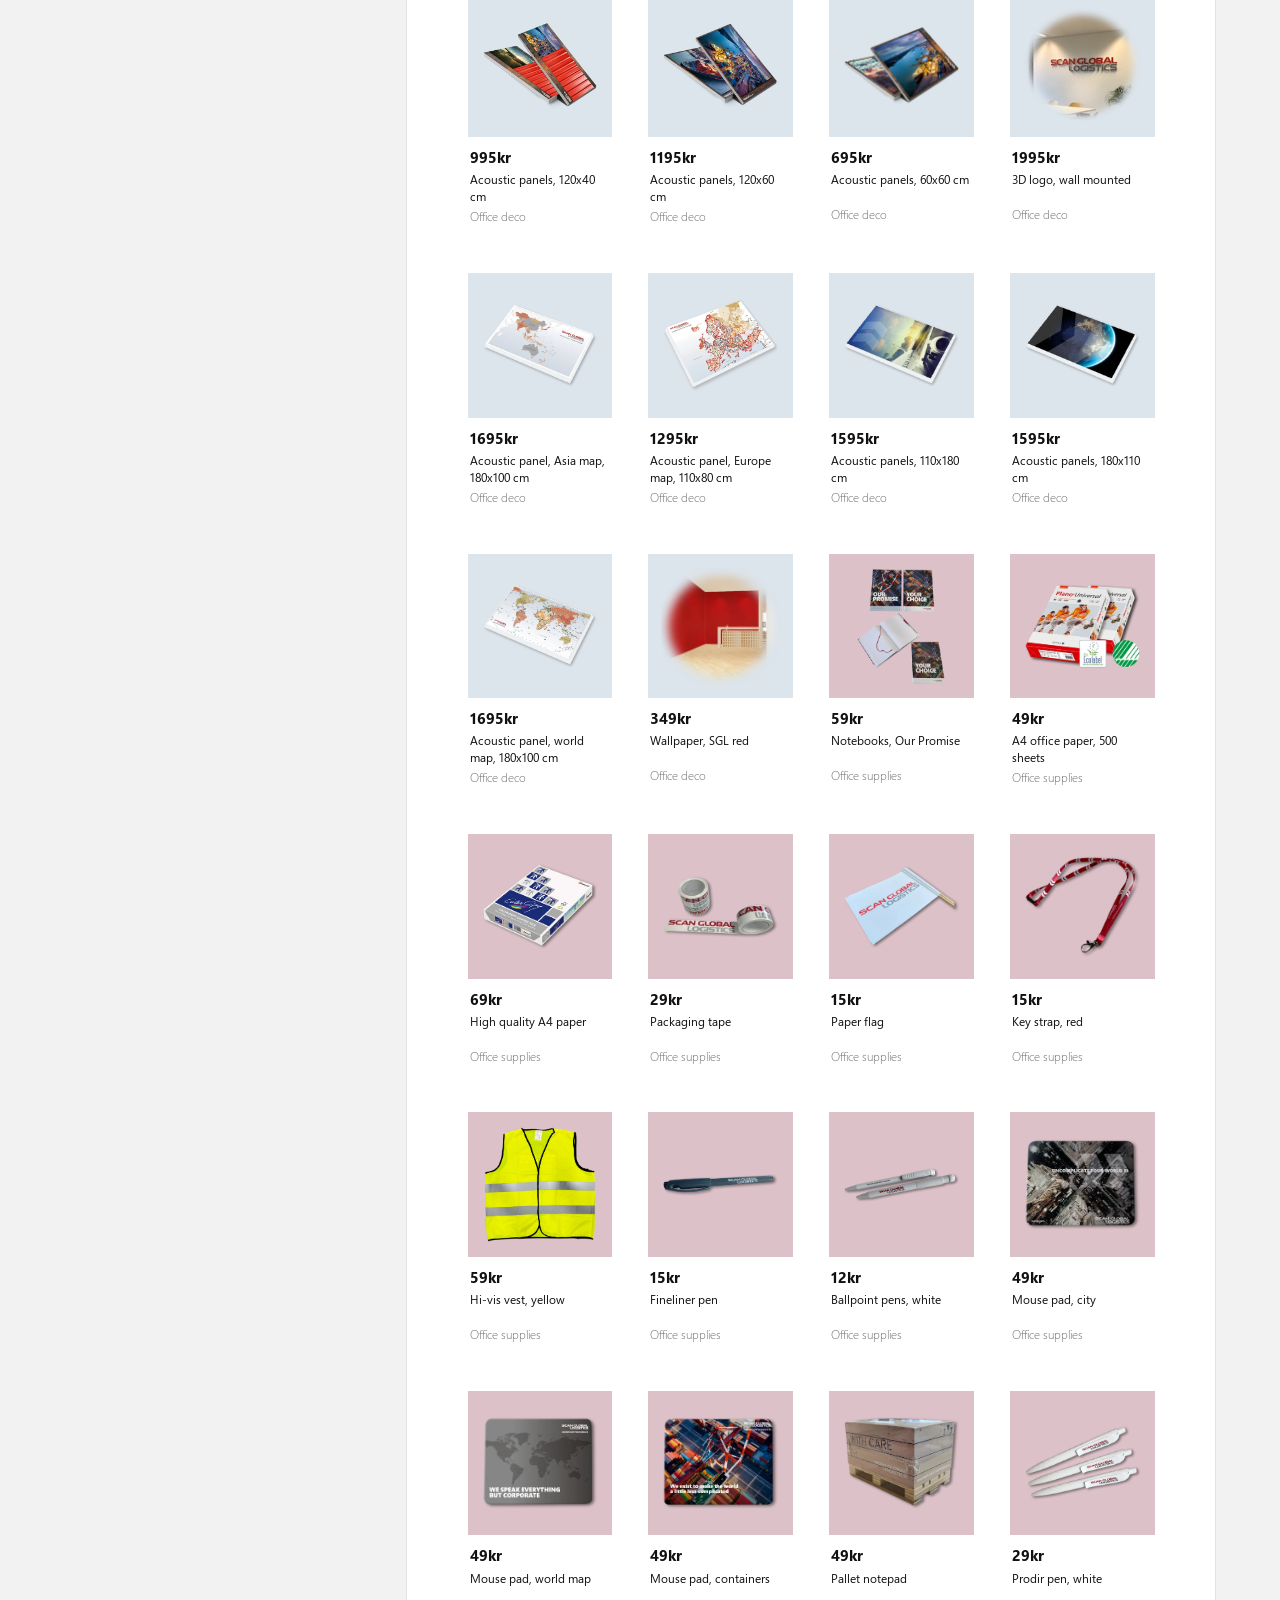
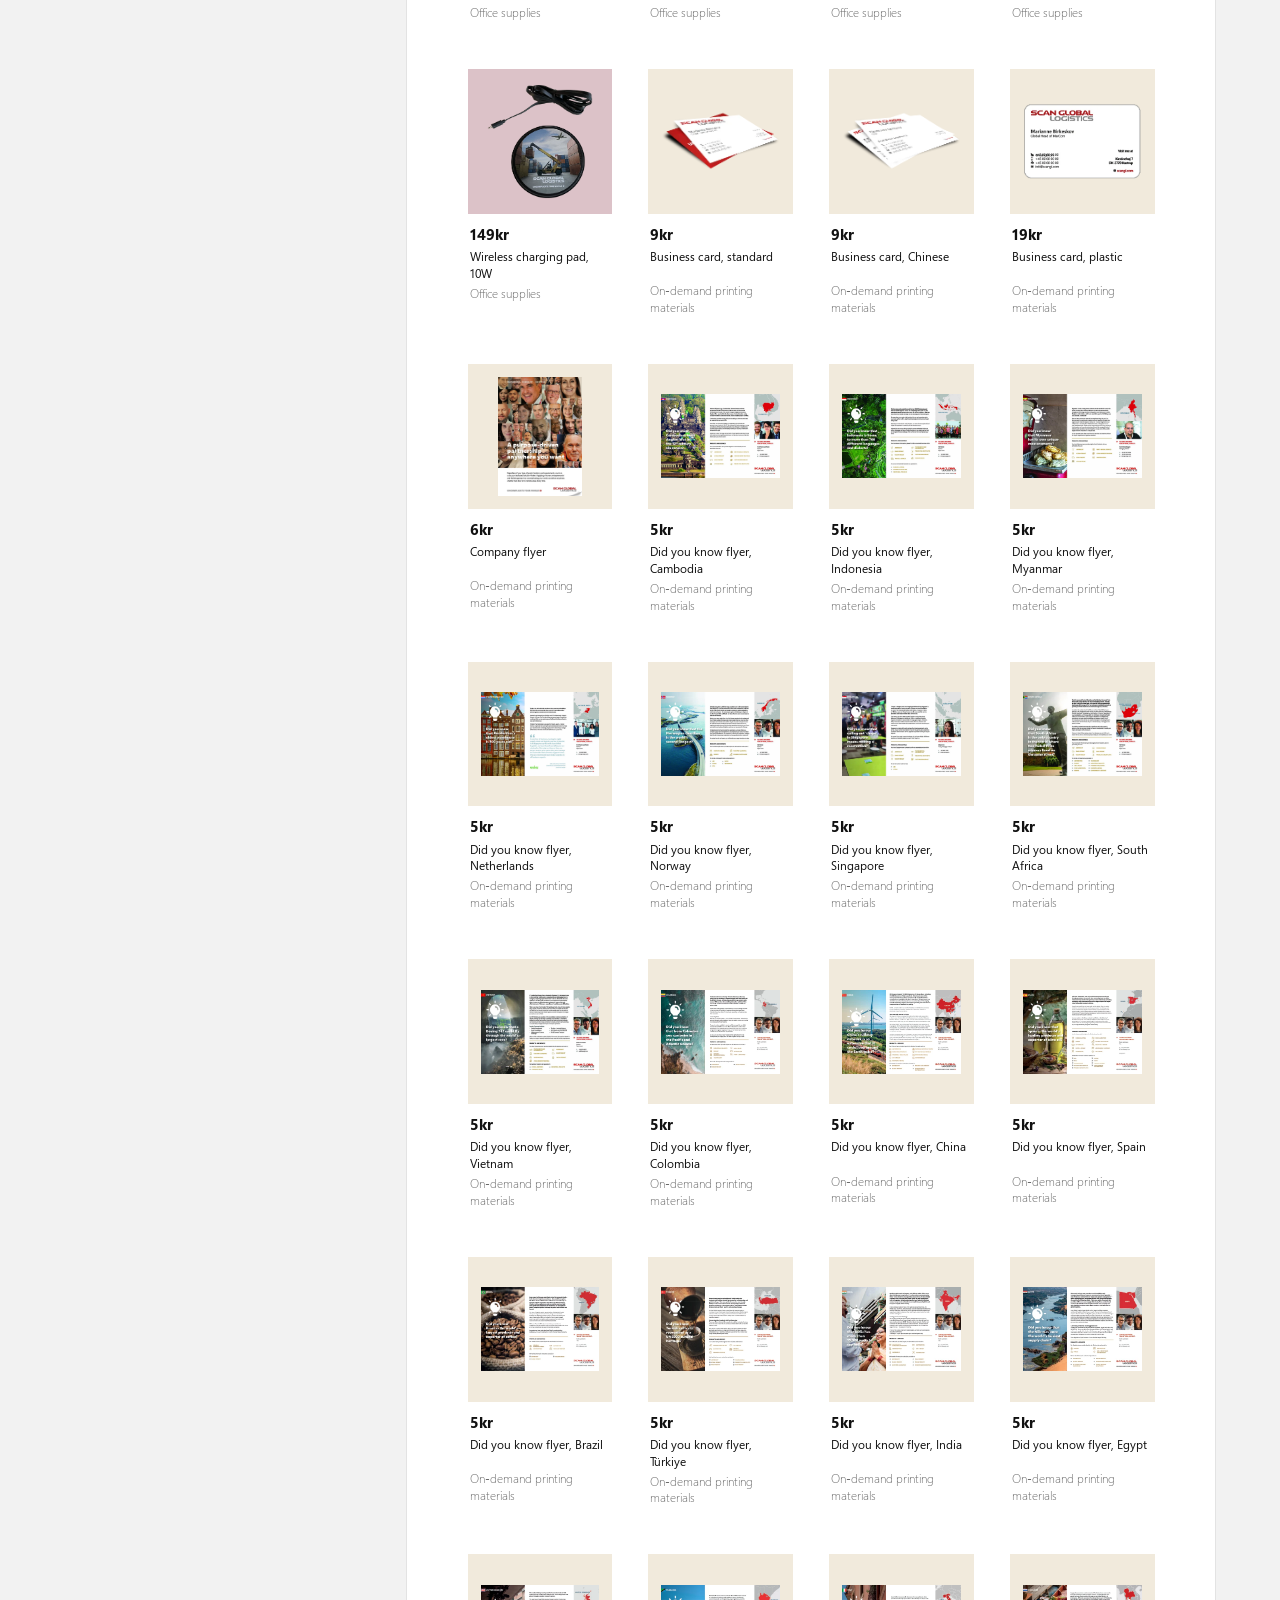
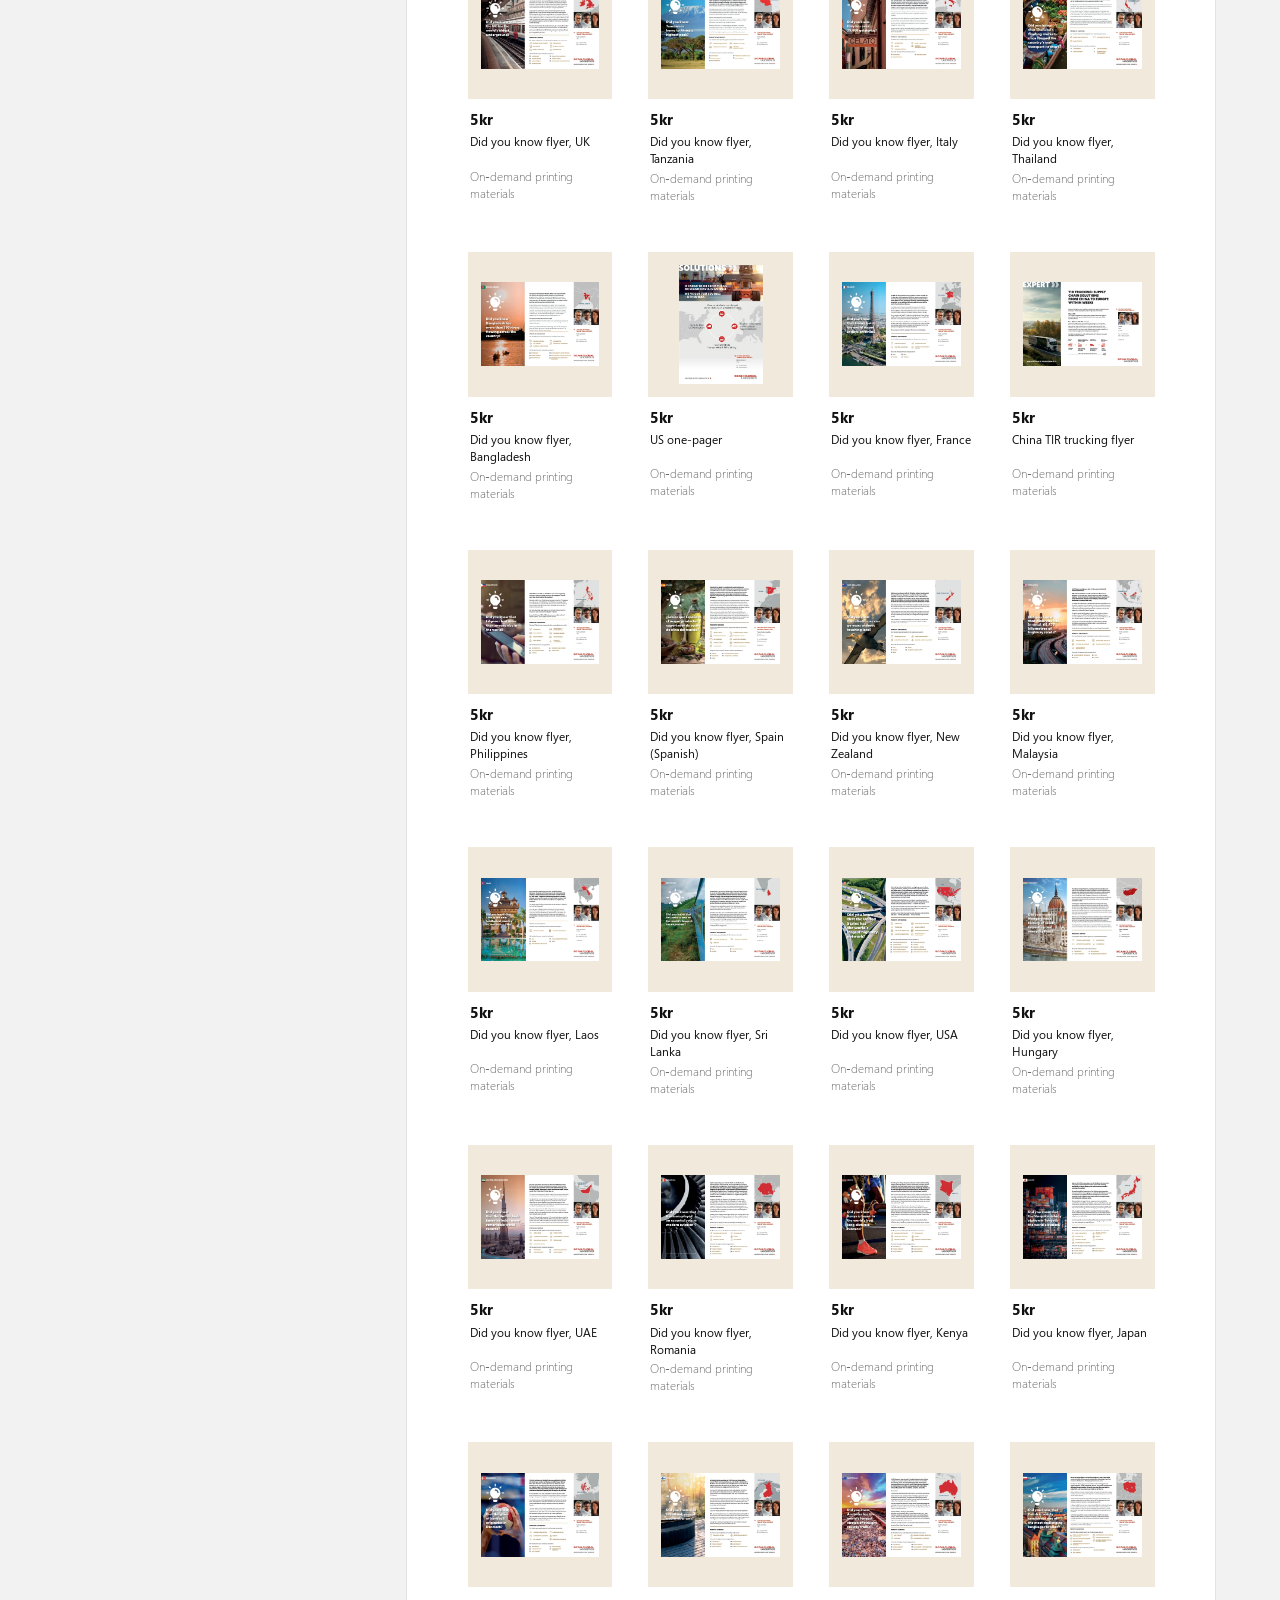
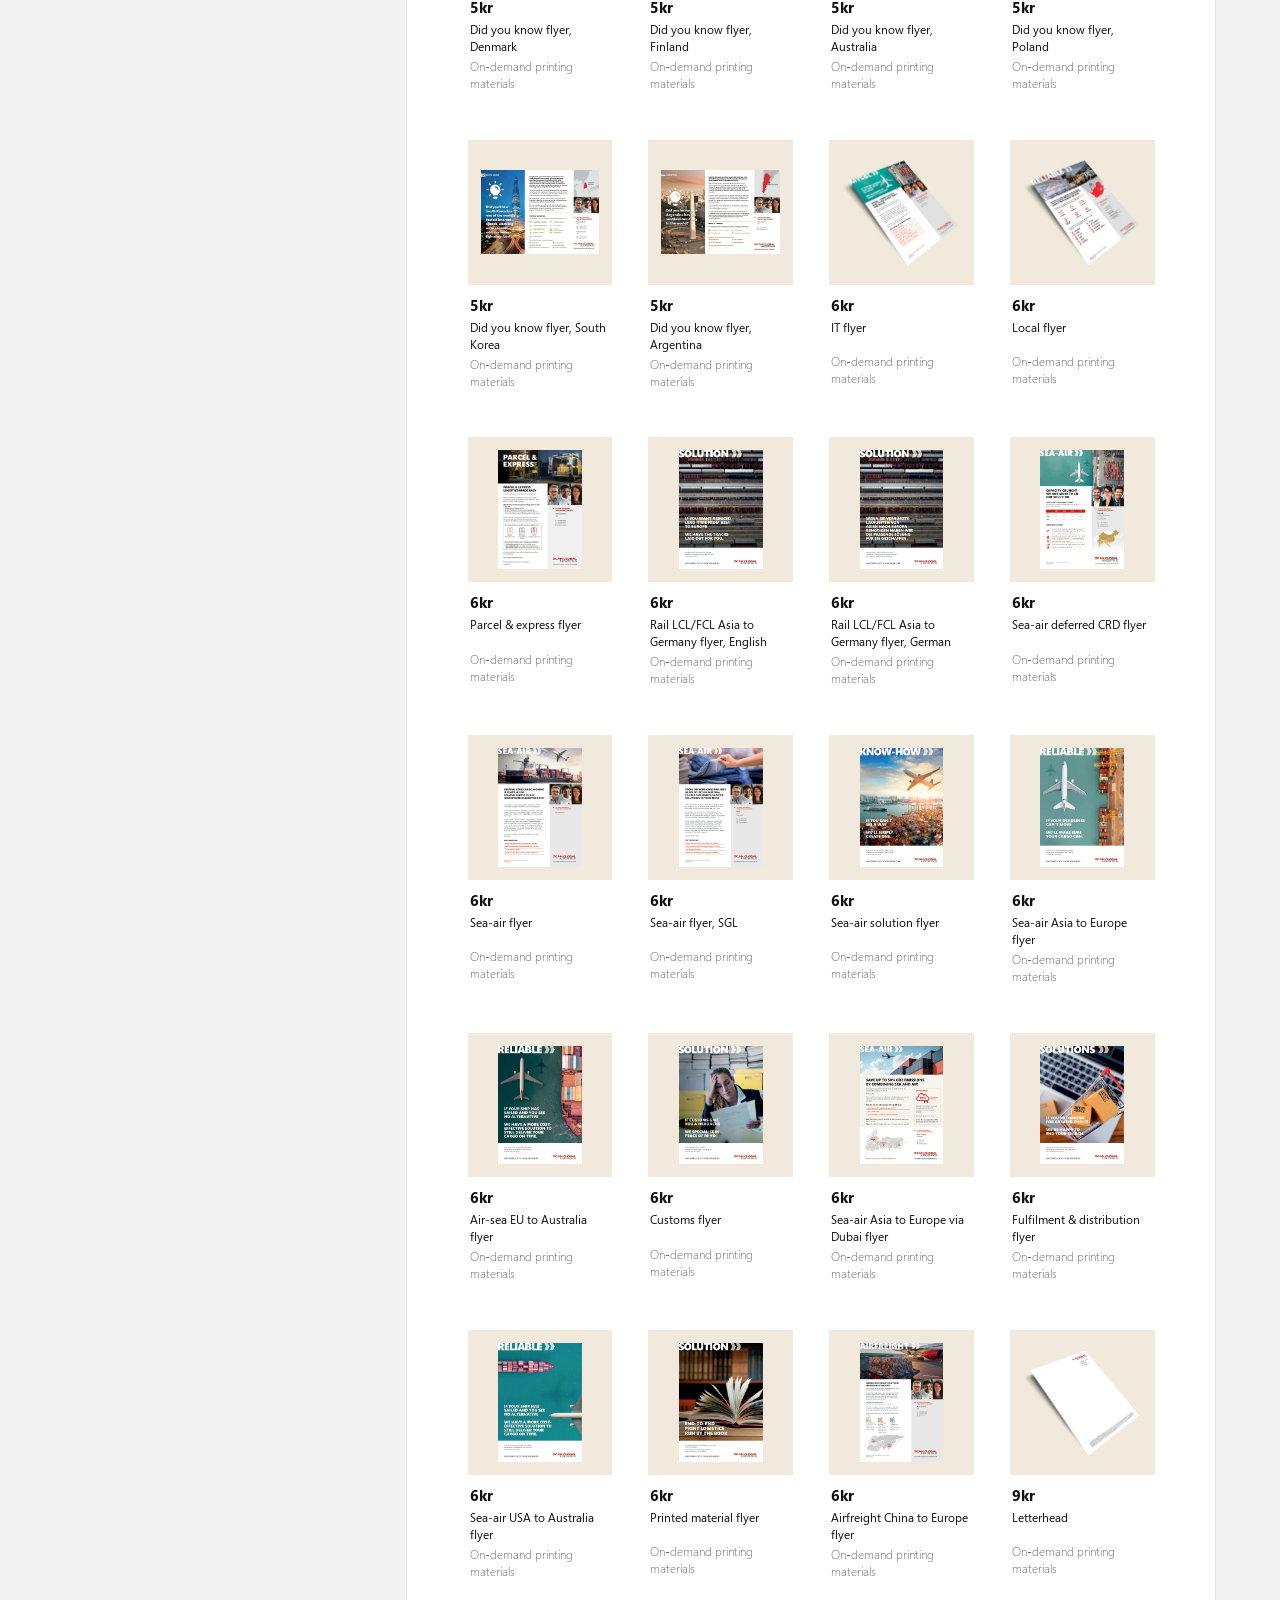
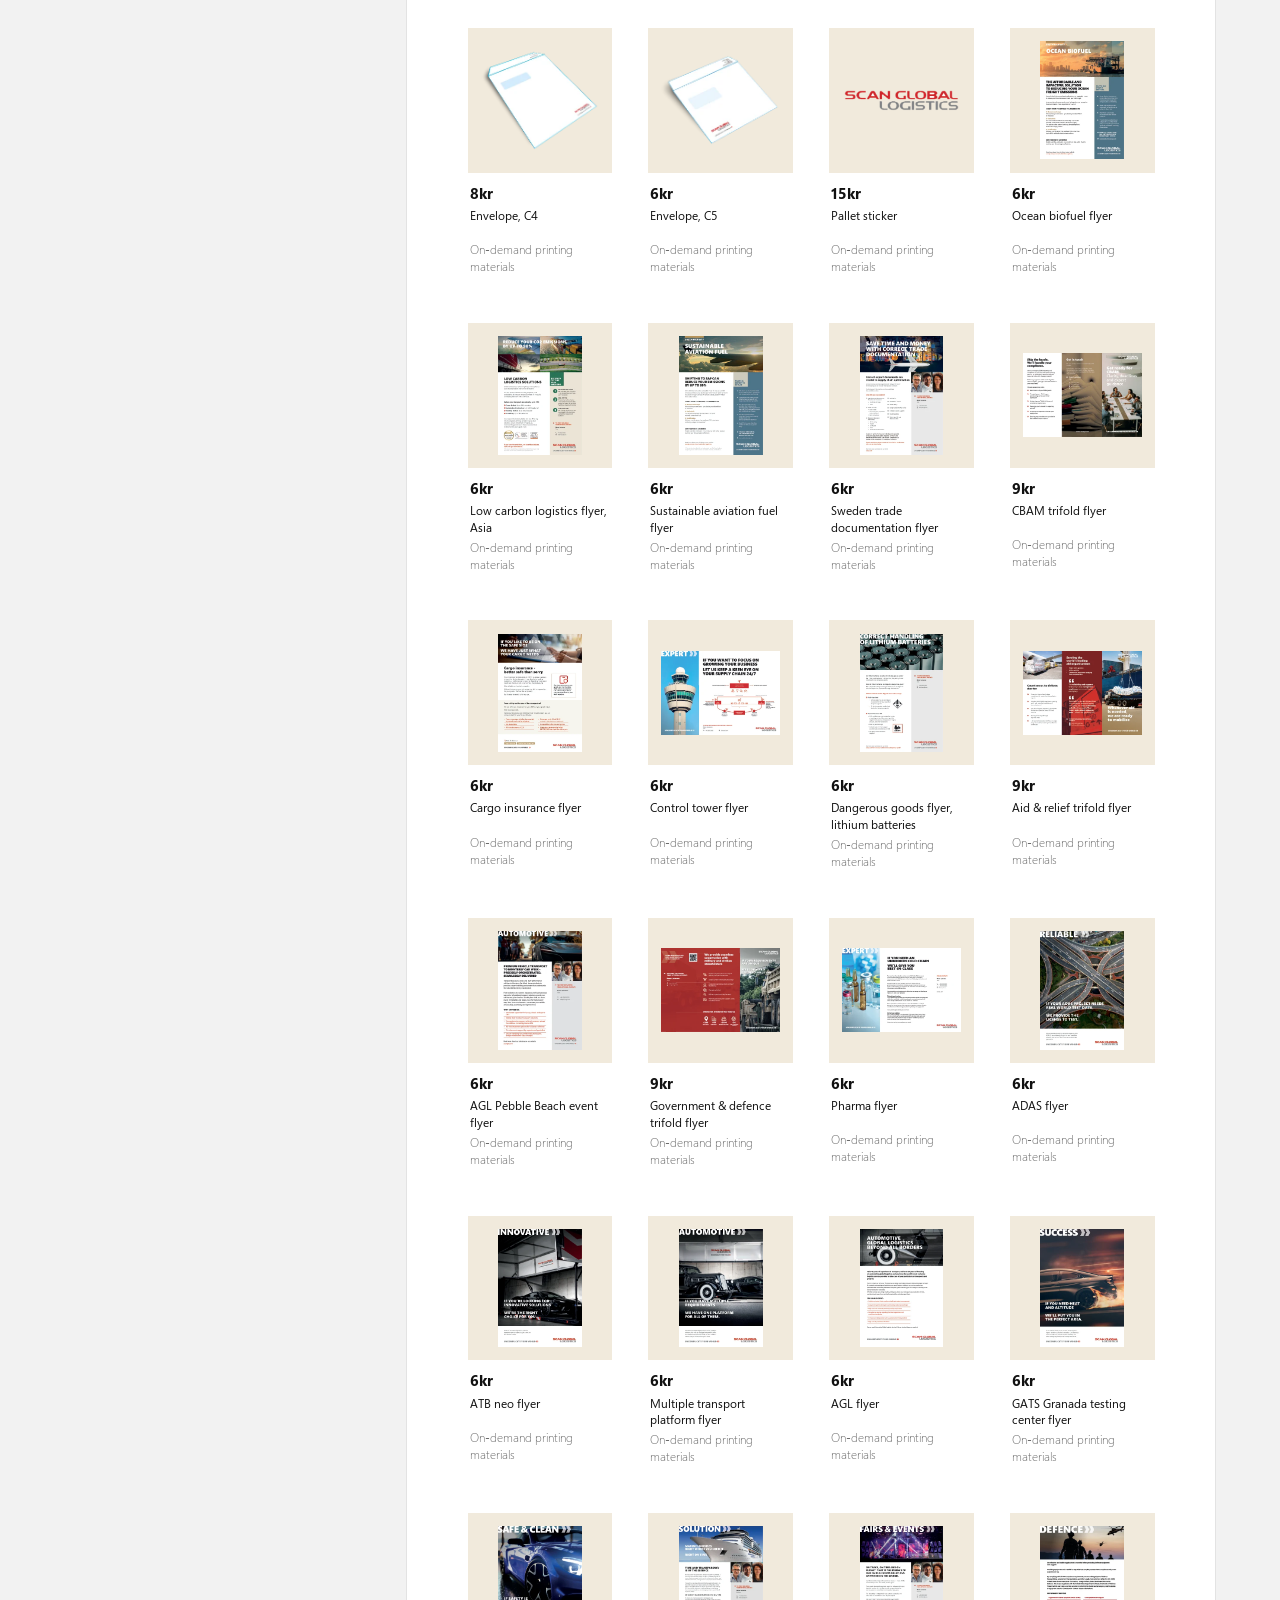
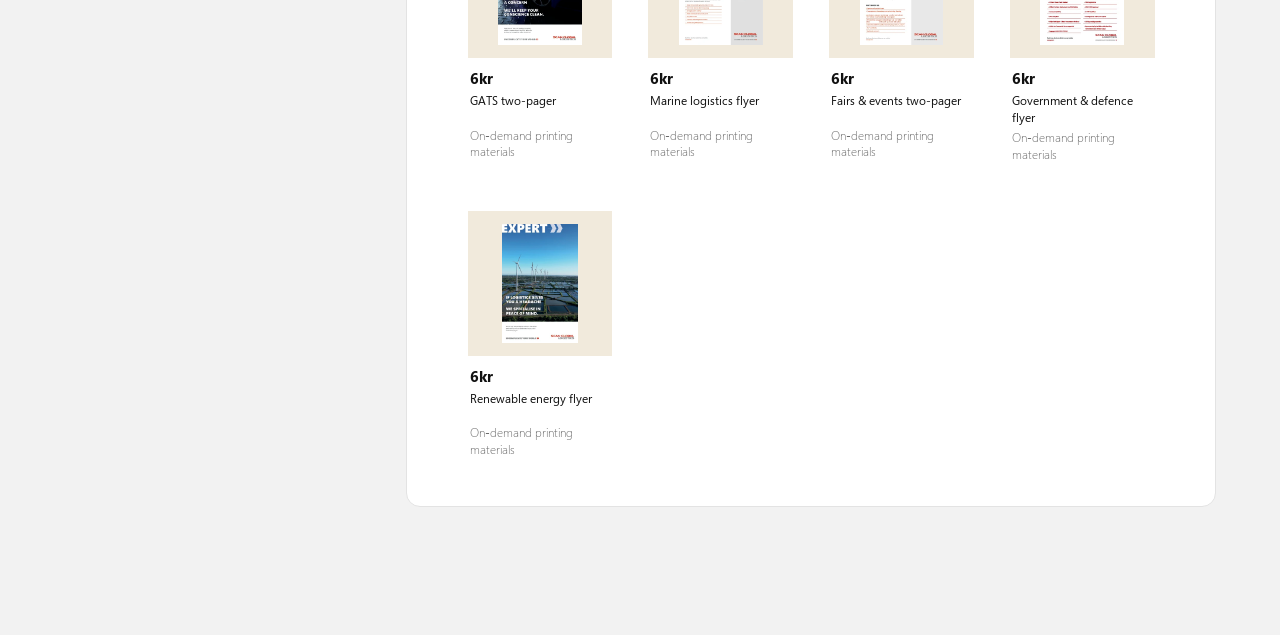
==== commit 689737ed: "merfix-hero" ====
--- a/category.html
+++ b/category.html
@@ -4,14 +4,18 @@
   <meta charset="UTF-8">
   <meta name="viewport" content="width=device-width, initial-scale=1">
   <title>Category – SGL Internal Shop</title>
+  <link rel="icon" href="assets/icons/favicon.svg" type="image/svg+xml">
+  <link rel="icon" href="assets/icons/favicon-32.png" type="image/png" sizes="32x32">
+  <link rel="shortcut icon" href="assets/icons/favicon.ico">
+  <link rel="apple-touch-icon" href="assets/icons/apple-touch-icon.png">
   <link rel="preload" href="assets/fonts/segoe-pro-400.woff" as="font" type="font/woff" crossorigin>
-  <link rel="stylesheet" href="styles.css?v=20261028h">
+  <link rel="stylesheet" href="styles.css?v=20261029e">
 </head>
 <body data-page="category">
   <div id="site-header"></div>
   <main id="app"></main>
-  <script src="products.js?v=20261028h"></script>
-  <script src="i18n.js?v=20261028h"></script>
-  <script src="script.js?v=20261028h"></script>
+  <script src="products.js?v=20261029e"></script>
+  <script src="i18n.js?v=20261029e"></script>
+  <script src="script.js?v=20261029e"></script>
 </body>
 </html>
--- a/styles.css
+++ b/styles.css
@@ -153,7 +153,7 @@
 }
 .cat-slide.active { filter: none; }
 .cat-slide span { position: absolute; left: 0; right: 0; bottom: 0; padding: 18px 12px 8px; text-align: center; color: #fff; font-size: 1.375rem; font-weight: 700; background: linear-gradient(transparent, rgba(0,0,0,.7)); }
-.cat-arrow { position: absolute; top: calc(clamp(190px, 26vw, 300px) / 2 - 1.375rem); width: 2.75rem; height: 2.75rem; background: #000; z-index: 2; }
+.cat-arrow { border: 2px solid #fff; box-shadow: 0 0 0 1px rgba(0,0,0,.3), 0 3px 10px rgba(0,0,0,.45); position: absolute; top: calc(clamp(190px, 26vw, 300px) / 2 - 1.375rem); width: 2.75rem; height: 2.75rem; background: #000; z-index: 2; }
 .cat-arrow:hover { background: #3a3a3a; }
 .cat-arrow svg { width: 1.125rem; height: 1.125rem; stroke-width: 3.5; }
 .cat-arrow.prev { left: calc(50% - var(--w) / 2 - 1.375rem); }
@@ -530,7 +530,7 @@
 .account-pop p + p { margin-top: 4px; }
 .account-pop span { font-weight: 700; margin-right: 4px; }
 .account::after { content: ""; position: absolute; top: 100%; left: 0; right: 0; height: 12px; }
-.account:hover .account-pop, .account:focus-within .account-pop { opacity: 1; visibility: visible; transform: none; }
+.account:hover .account-pop, .account.open .account-pop, .account:has(:focus-visible) .account-pop { opacity: 1; visibility: visible; transform: none; }
 
 /* ===== Home hero: automatic slider (no controls) ===== */
 .hero.hero-slider { position: relative; padding: 0; display: block; aspect-ratio: 4.2 / 1; min-height: 240px; background: #e8e4de; }
@@ -580,7 +580,7 @@
 /* ===== Burger menu (narrow screens) ===== */
 .burger, .mobile-menu { display: none; }
 @media (max-width: 760px) {
-  .header-right .search, .header-right .lang, .header-right .account { display: none; }
+  .header-right .search, .header-right .lang, .header-right .account, .header-right a[href="checkout.html"] { display: none; }
   .burger { display: grid; gap: 5px; align-content: center; justify-items: center; width: 40px; height: 40px; padding: 0; background: none; border: 0; cursor: pointer; }
   .burger span { display: block; width: 24px; height: 2.5px; border-radius: 2px; background: #111; transition: transform .25s ease, opacity .2s ease; }
   .burger[aria-expanded="true"] span:nth-child(1) { transform: translateY(7.5px) rotate(45deg); }
@@ -609,3 +609,37 @@
   .site-header .logo img { height: 1.75rem; }
   .header-right { gap: 8px; }
 }
+
+.burger { position: relative; }
+.burger.has-items::after { content: ""; position: absolute; top: 5px; right: 4px; width: 10px; height: 10px; border-radius: 50%; background: var(--red); border: 2px solid #fff; }
+.m-count { color: var(--red); font-weight: 700; }
+
+@media (max-width: 760px) {
+  .m-toggle { display: flex; align-items: center; justify-content: space-between; width: 100%; padding: 12px 4px; background: none; border: 0; border-bottom: 1px solid var(--line); font: inherit; font-size: 1.0625rem; font-weight: 600; text-align: left; cursor: pointer; color: inherit; }
+  .m-toggle svg { width: 1.1rem; height: 1.1rem; fill: none; stroke: var(--red); stroke-width: 3; stroke-linecap: round; stroke-linejoin: round; transition: transform .25s ease; }
+  .m-toggle[aria-expanded="true"] svg { transform: rotate(180deg); }
+  .m-sub { list-style: none; margin: 0; padding: 0; }
+  .m-sub[hidden] { display: none; }
+  .m-sub a { display: block; padding: 12px 4px 12px 18px; font-size: 1rem; font-weight: 400; border-bottom: 1px solid var(--line); }
+  .m-sub a:hover { color: var(--red); }
+}
+/* slim "browse products" band on the landing page (between hero and category carousel) */
+.browse-band { margin: 28px 0 0; padding: 0 var(--gutter); }
+.browse-band-in { display: flex; align-items: center; gap: 20px; padding: 16px 28px 16px 24px; background: #f1f1f1; border-radius: 12px; }
+.bb-text { flex: 1; min-width: 0; padding-left: 18px; border-left: 4px solid var(--red); }
+.bb-text h2 { margin: 0; font-size: 1.25rem; font-weight: 700; line-height: 1.25; }
+.bb-text p { margin: 2px 0 0; font-size: 0.9375rem; color: #333; }
+.bb-arrows { flex: none; height: 2.5rem; width: auto; fill: none; stroke: #666; stroke-opacity: .5; stroke-width: 6; stroke-linejoin: miter; }
+.browse-band .btn { flex: none; padding: 9px 22px; font-size: 0.8125rem; }
+.browse-band + .section { padding-top: 40px; }
+@media (max-width: 560px) { .browse-band-in { flex-wrap: wrap; padding: 14px 16px; } .bb-text { flex-basis: 100%; } .bb-text h2 { font-size: 1.0625rem; } .bb-arrows { display: none; } .browse-band .btn { margin-left: 22px; } }
+
+.account-btn { background: none; border: 0; padding: 0; cursor: pointer; }
+.logout-btn { display: block; margin-top: 12px; padding: 8px 14px; border-radius: 8px; background: var(--red); color: #fff; font-size: 0.8125rem; font-weight: 700; text-align: center; transition: background-color .2s ease; }
+.logout-btn:hover { background: var(--red-dark); }
+.m-logout { display: none; }
+@media (max-width: 760px) { .m-logout { display: block; margin-top: 12px; padding: 11px 14px; font-size: 0.9375rem; } }
+.track-row { display: flex; align-items: center; gap: 8px; }
+.track-row input { flex: 1; min-width: 0; }
+.track-remove { flex: none; width: 2rem; height: 2rem; border-radius: 50%; border: 1.5px solid #cfd3d8; background: #fff; color: var(--red); font-size: 1.25rem; line-height: 1; cursor: pointer; transition: background-color .15s ease, border-color .15s ease; }
+.track-remove:hover { border-color: var(--red); background: #fff6f6; }
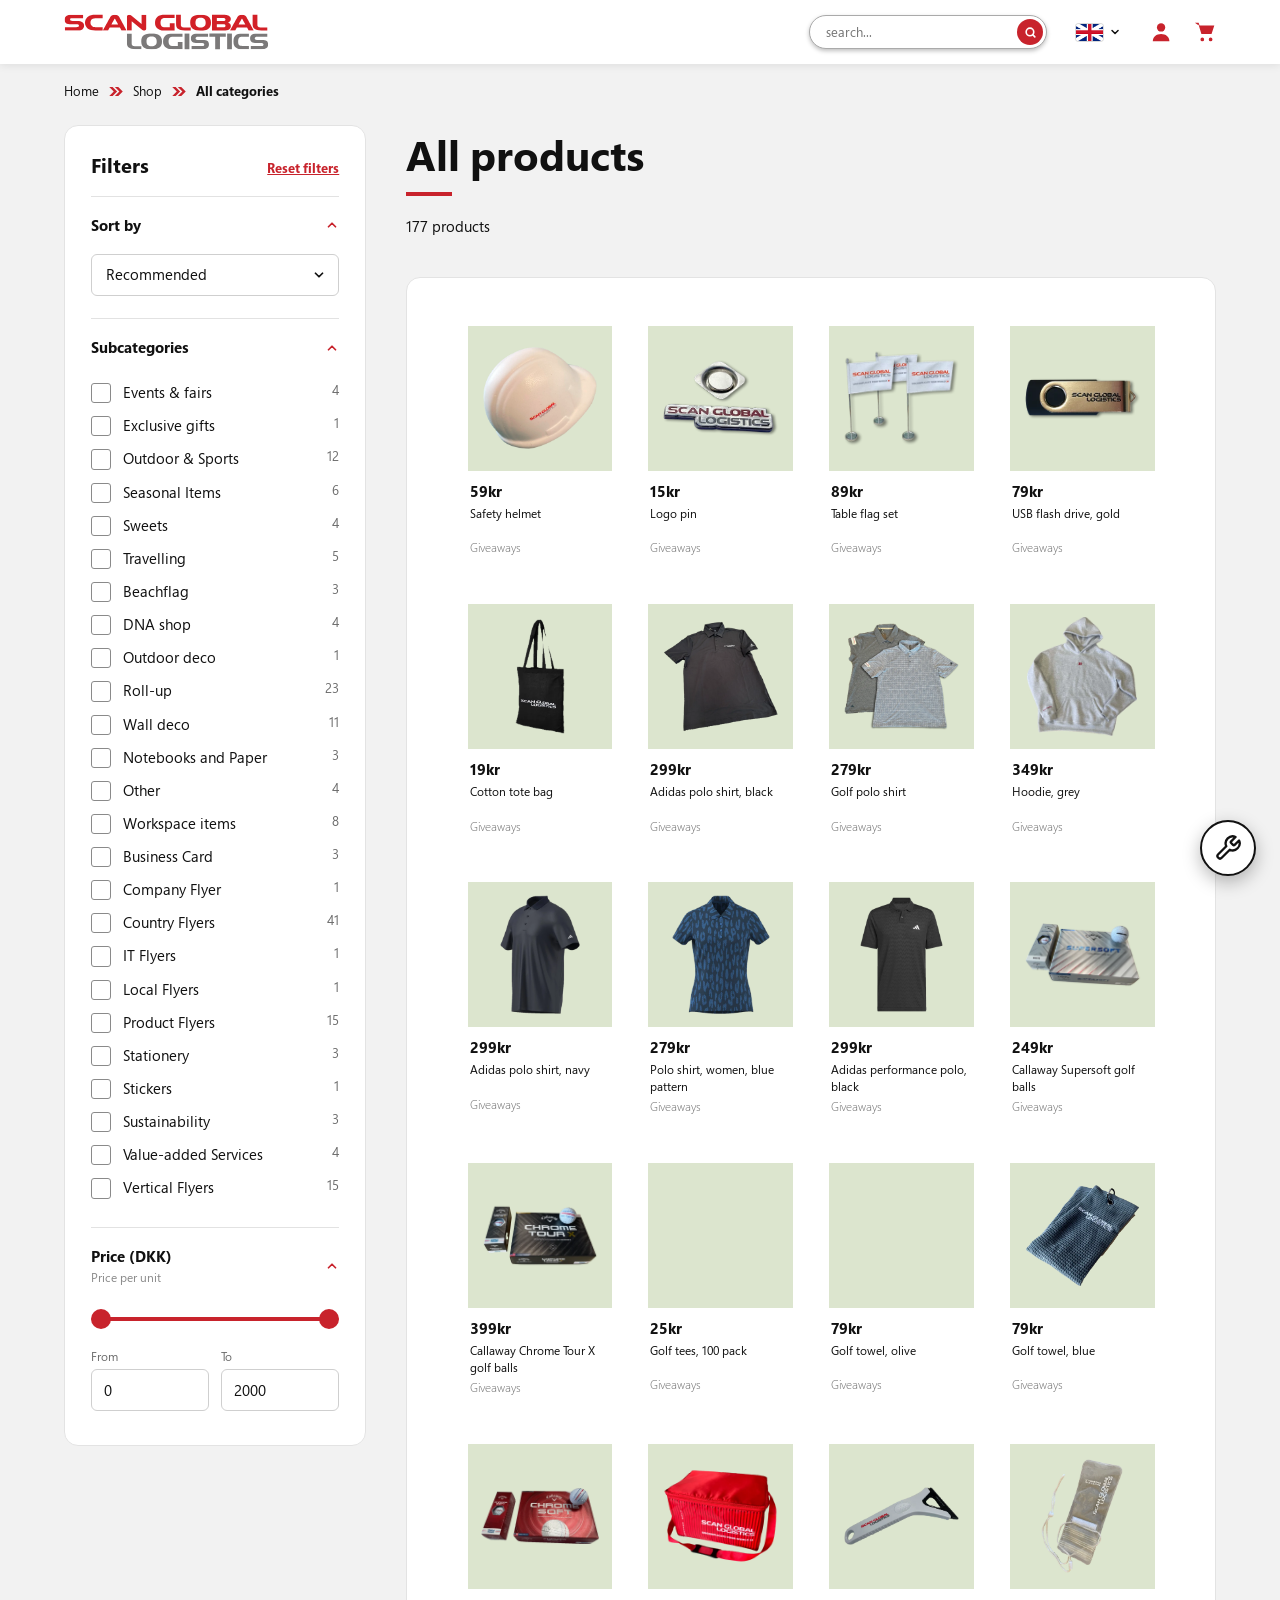
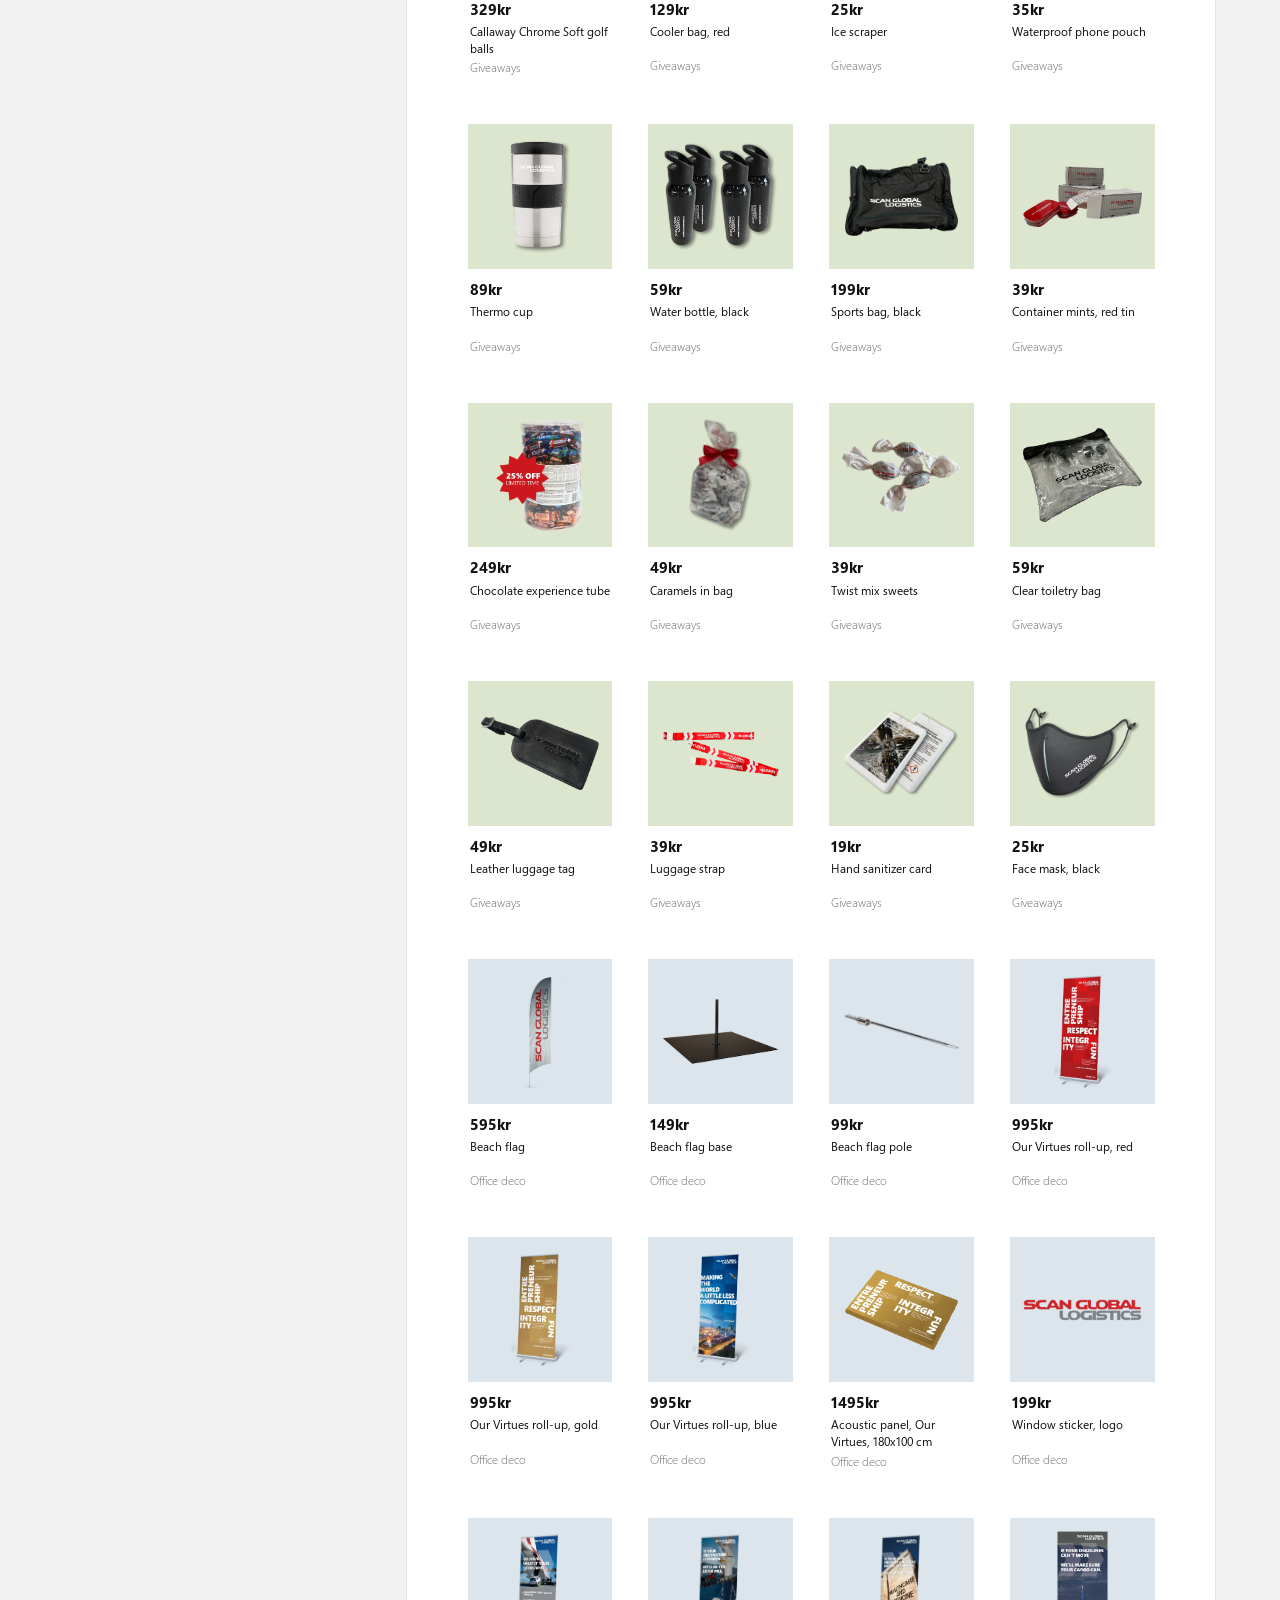
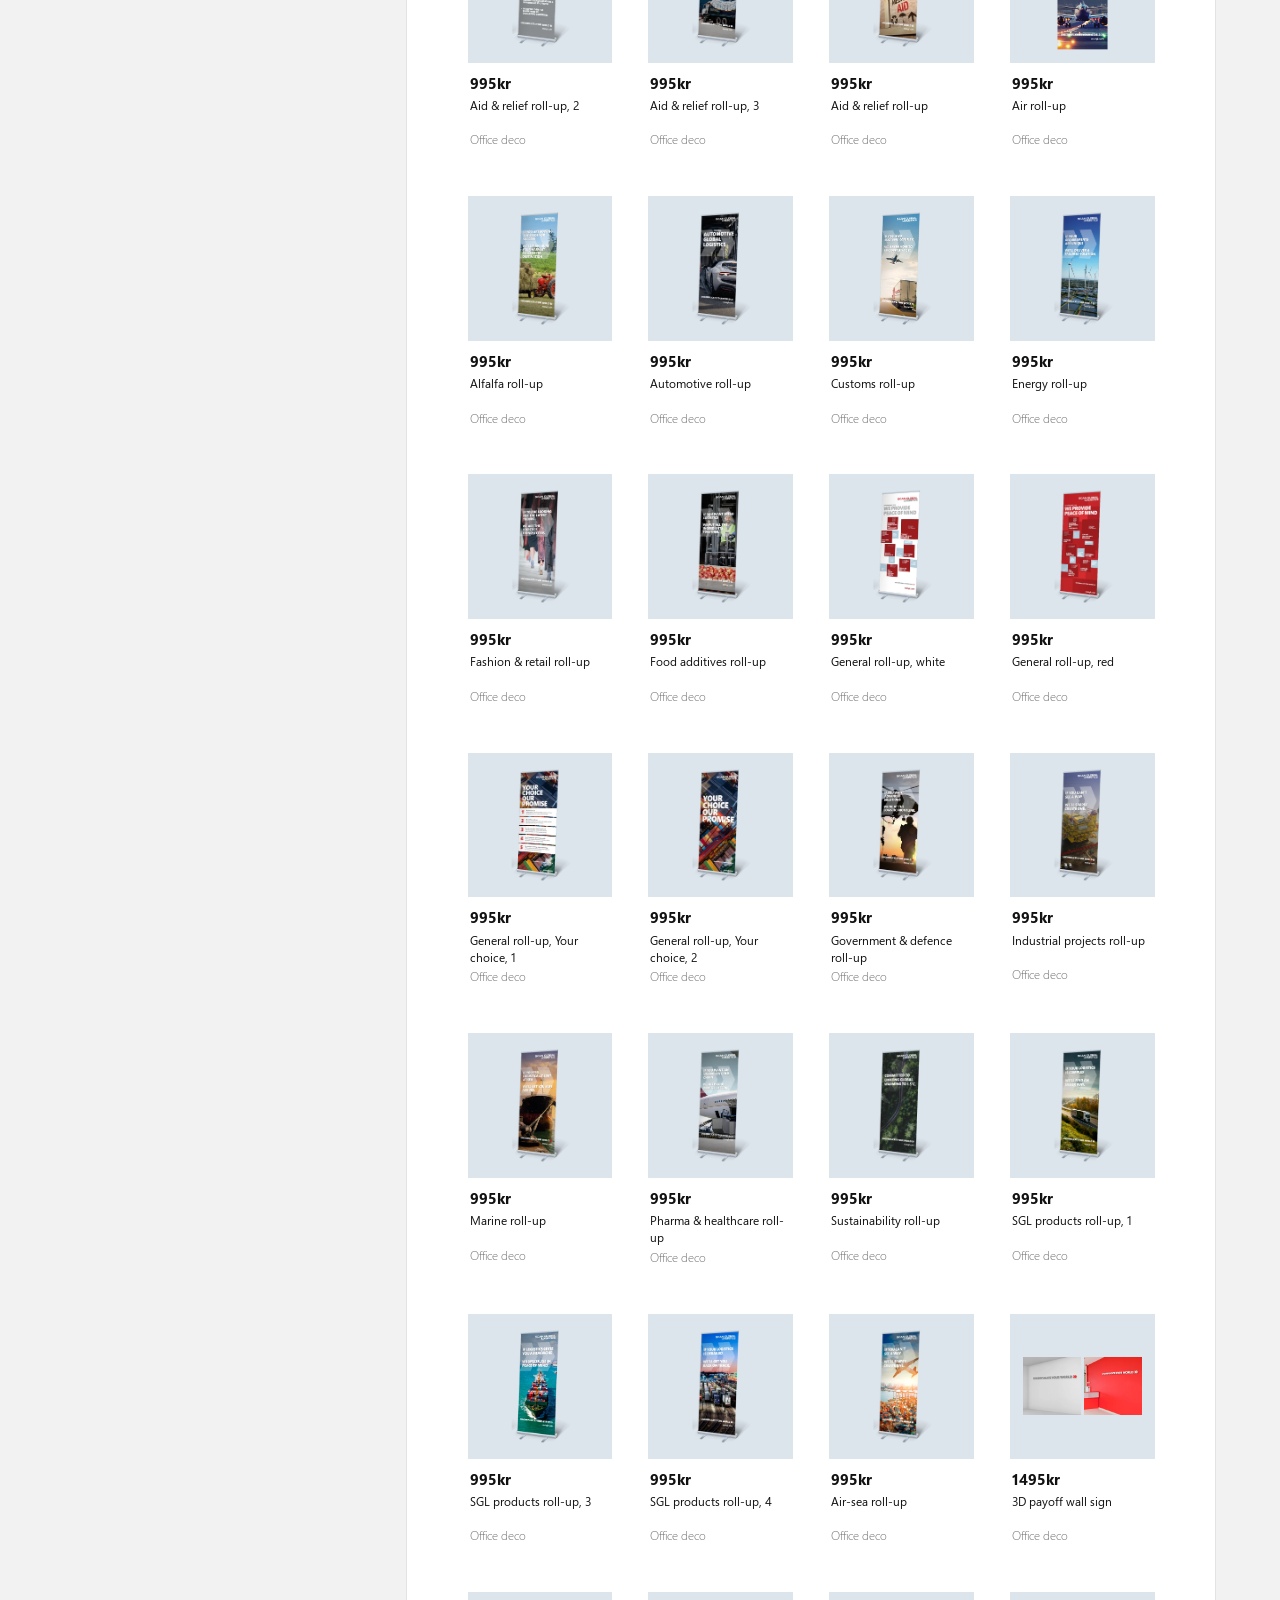
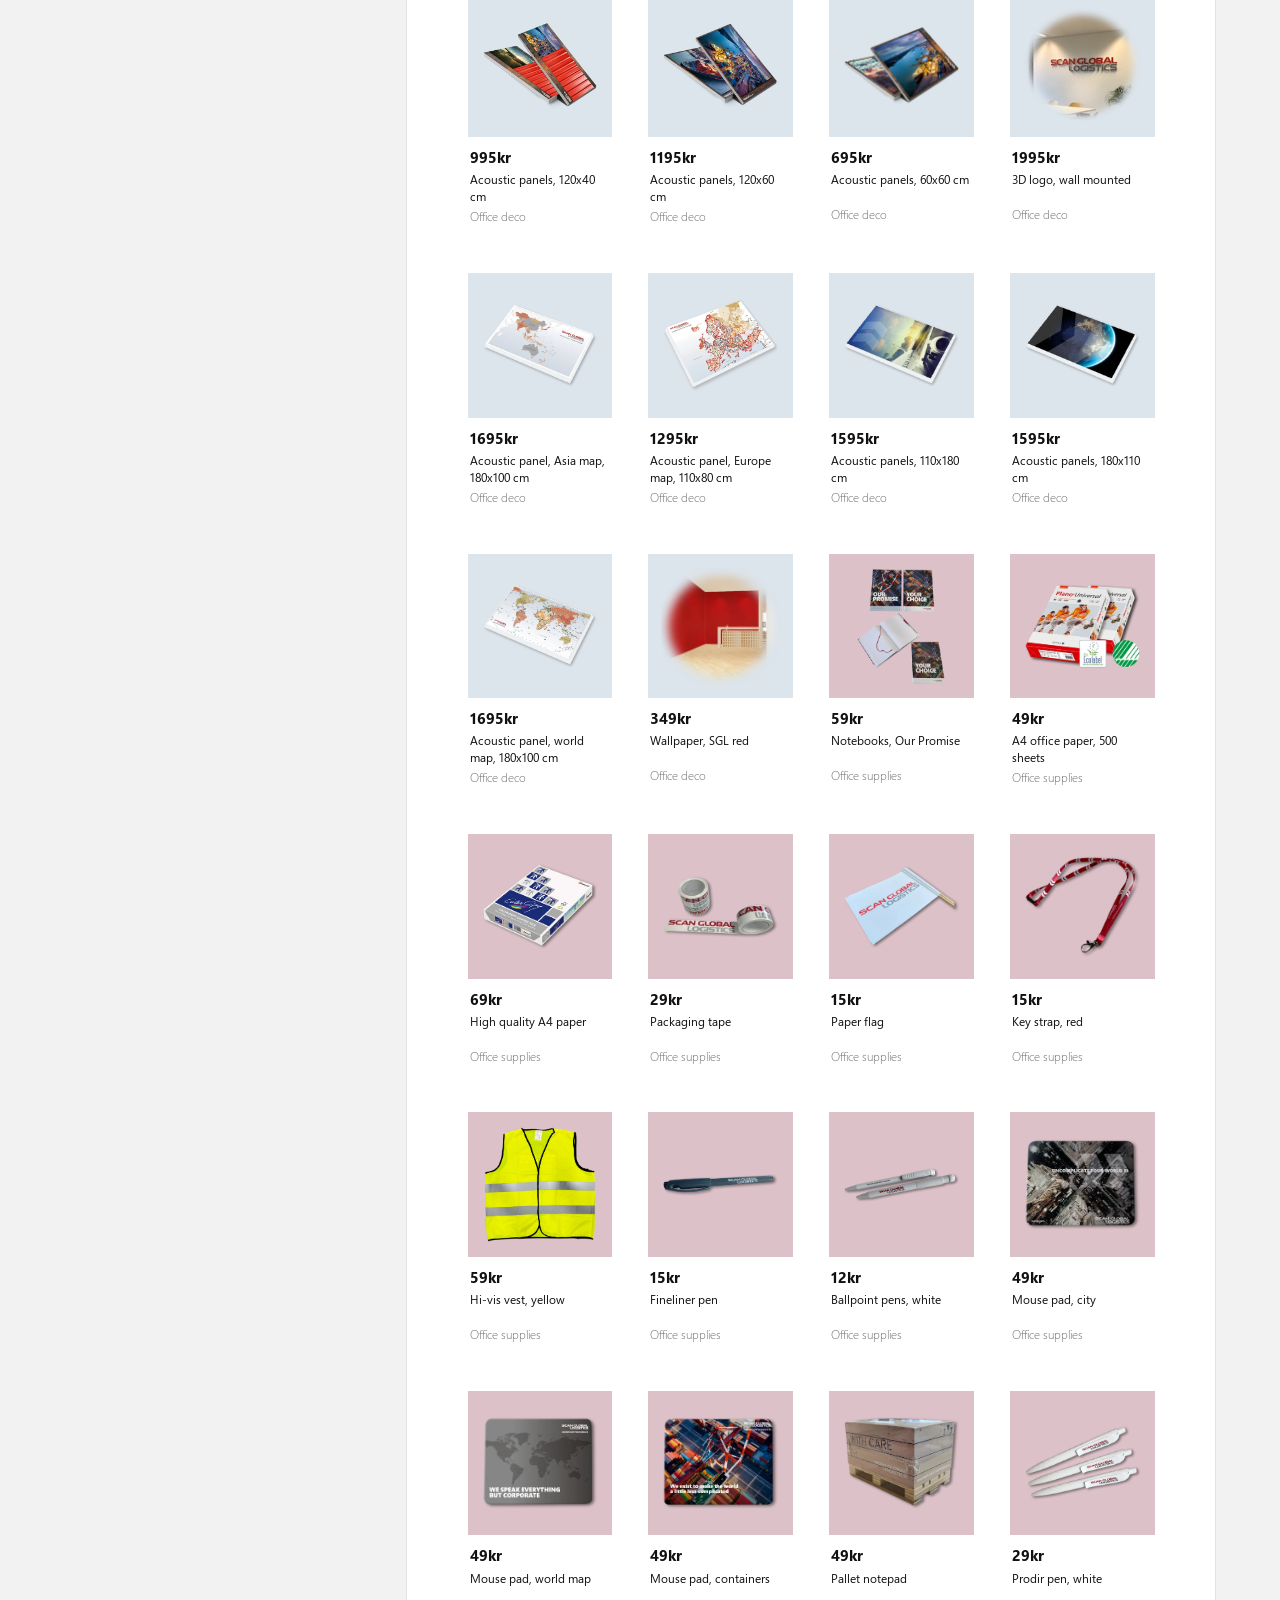
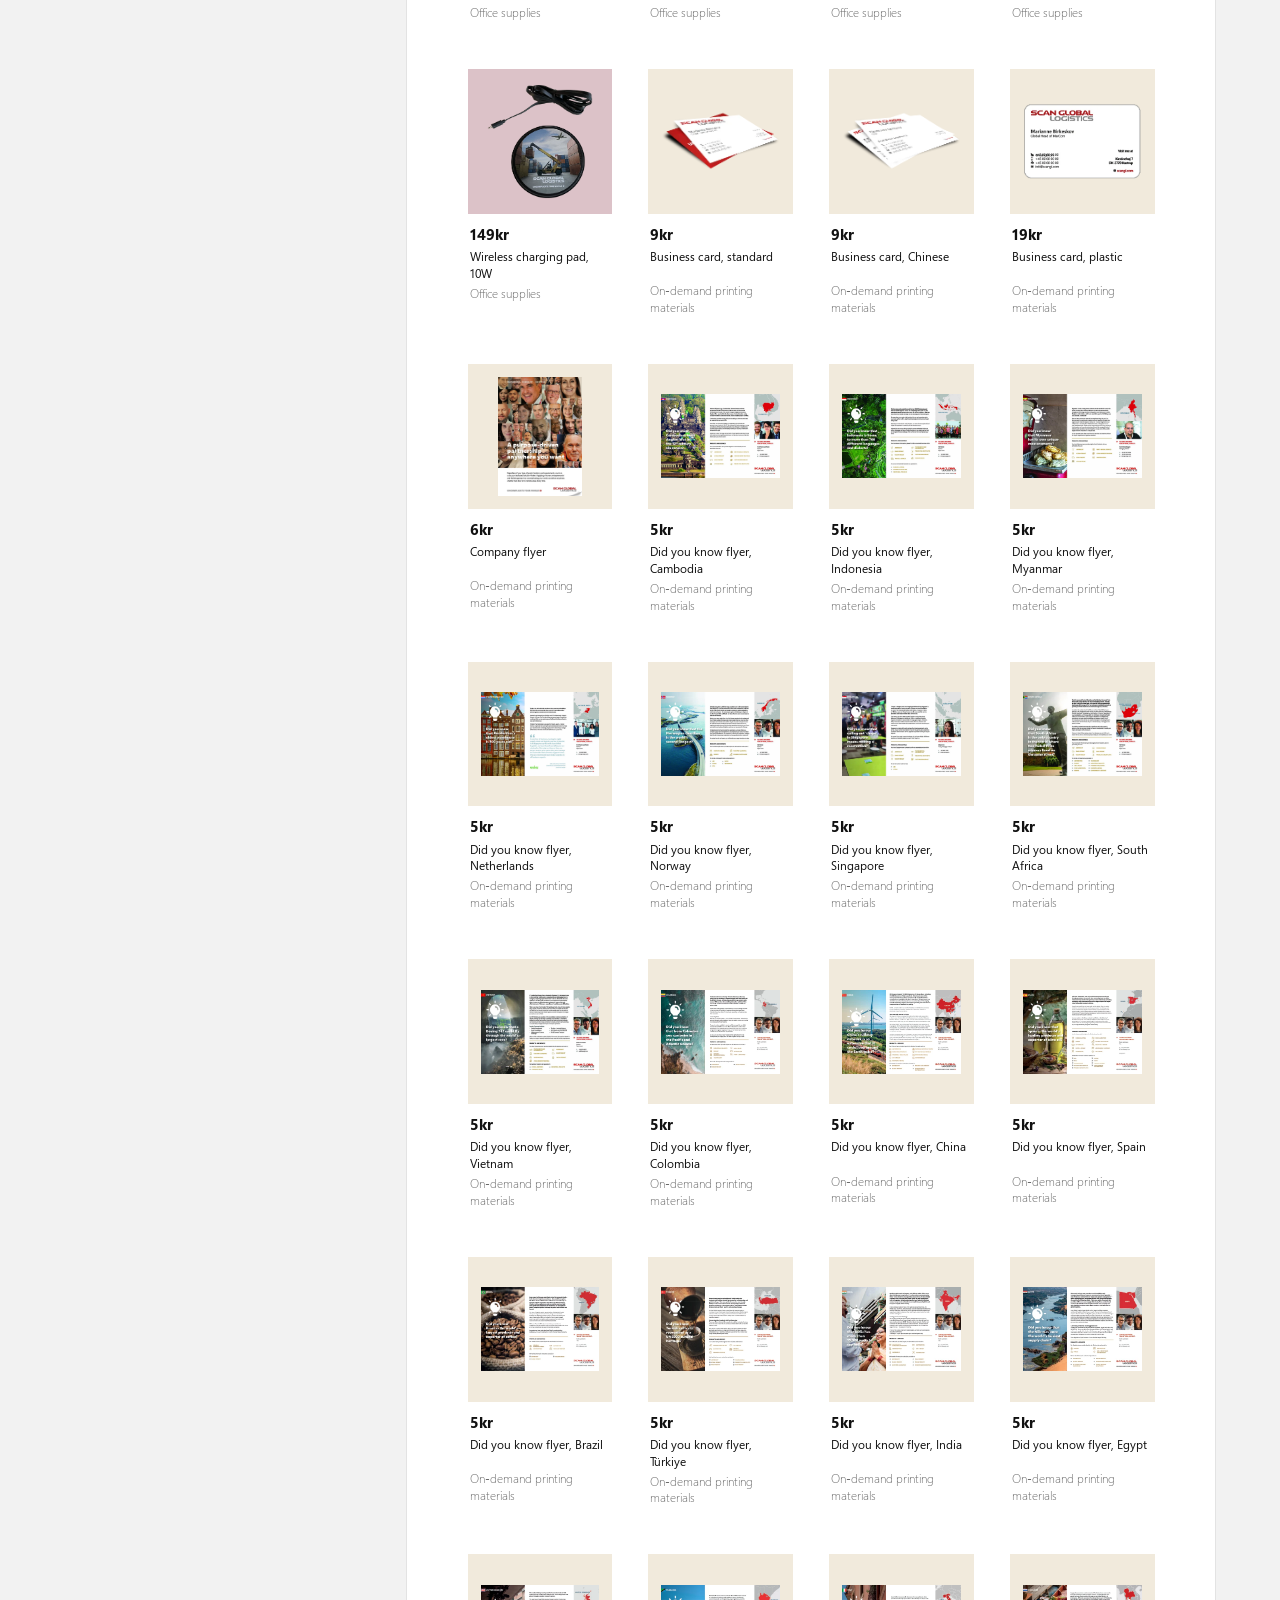
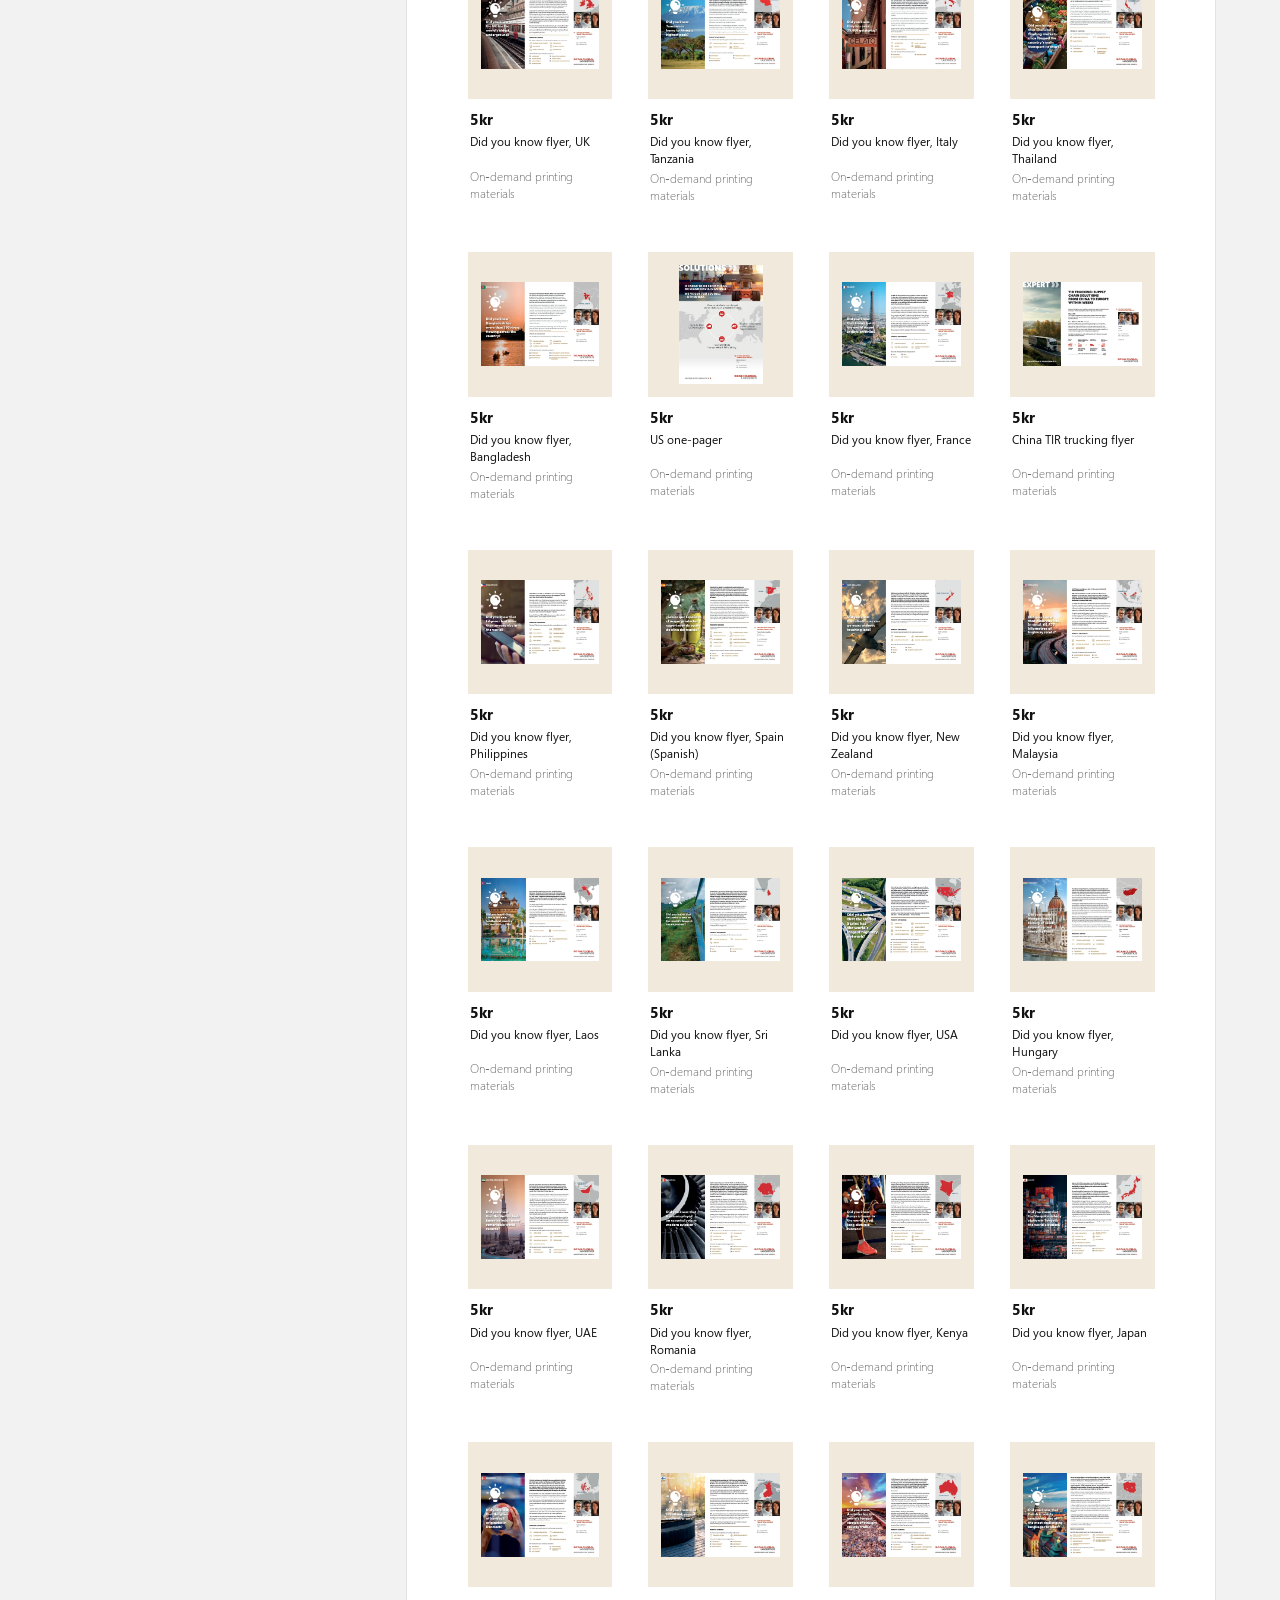
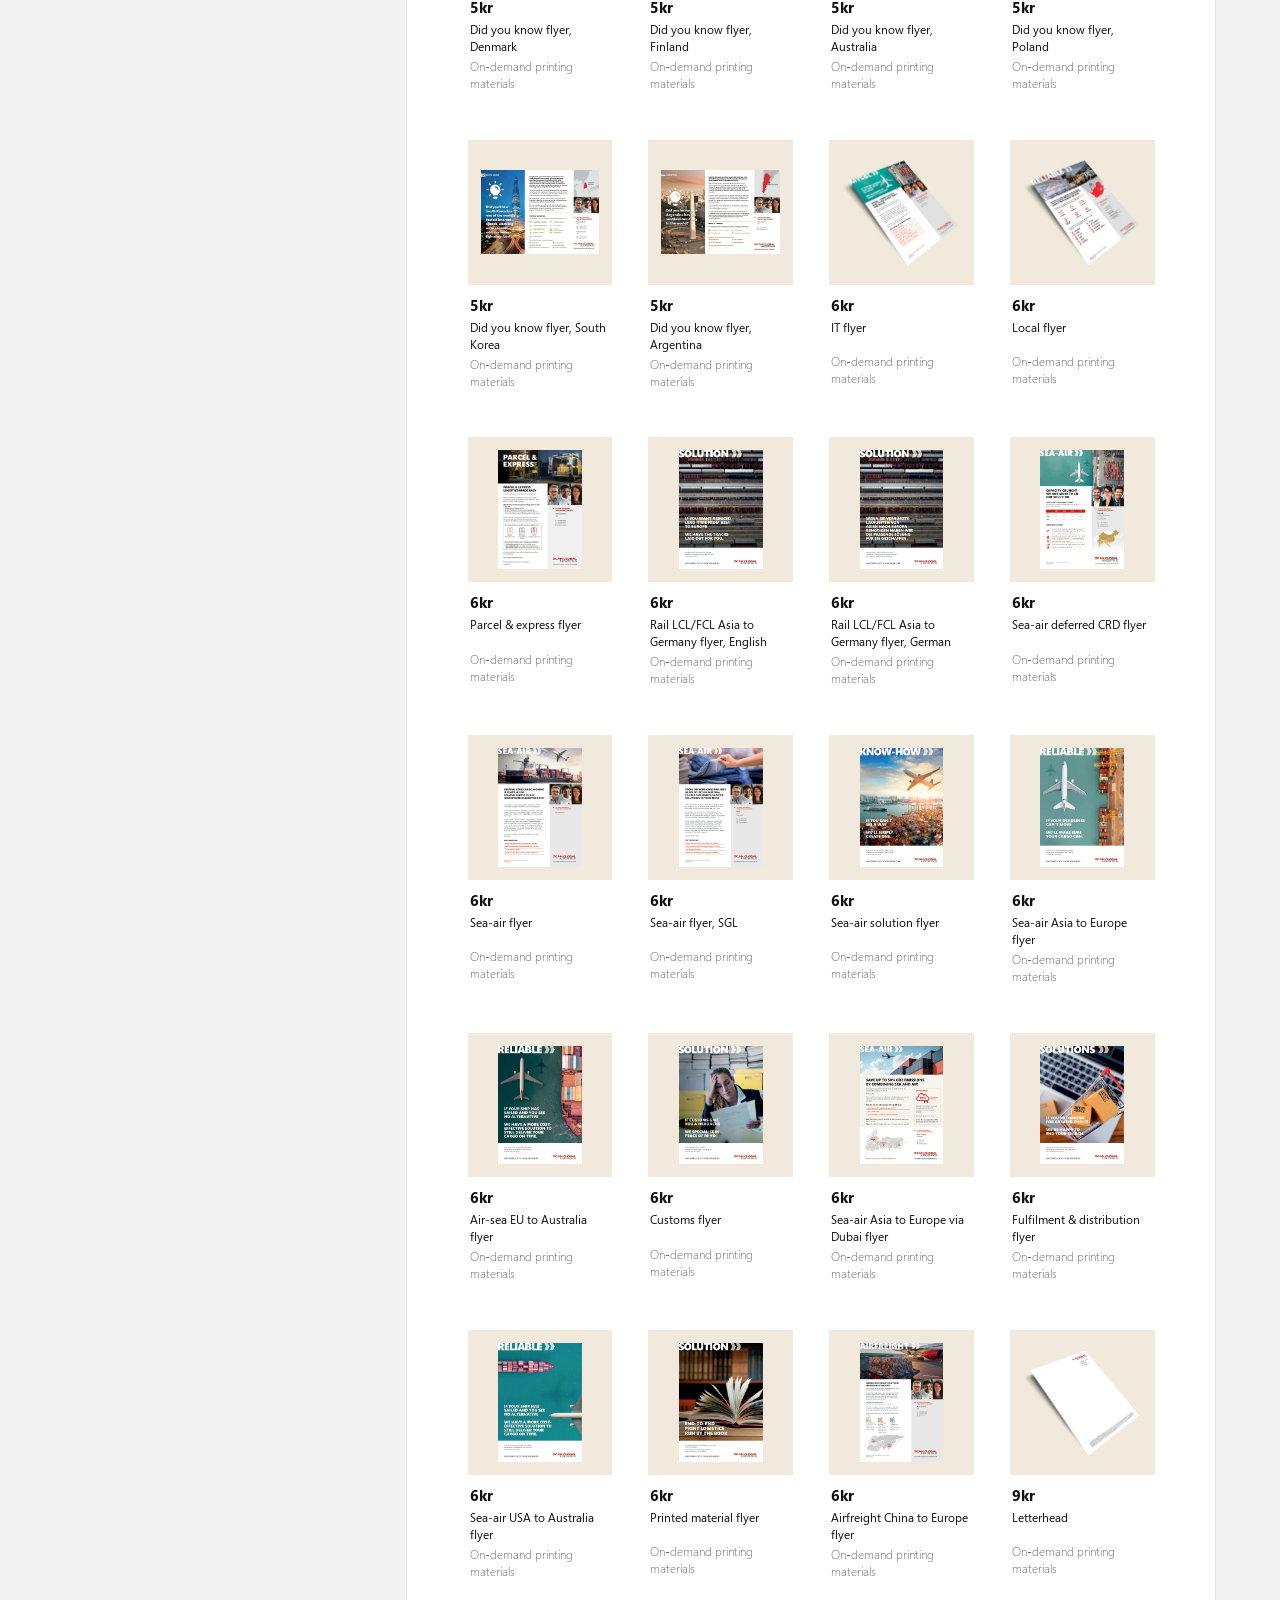
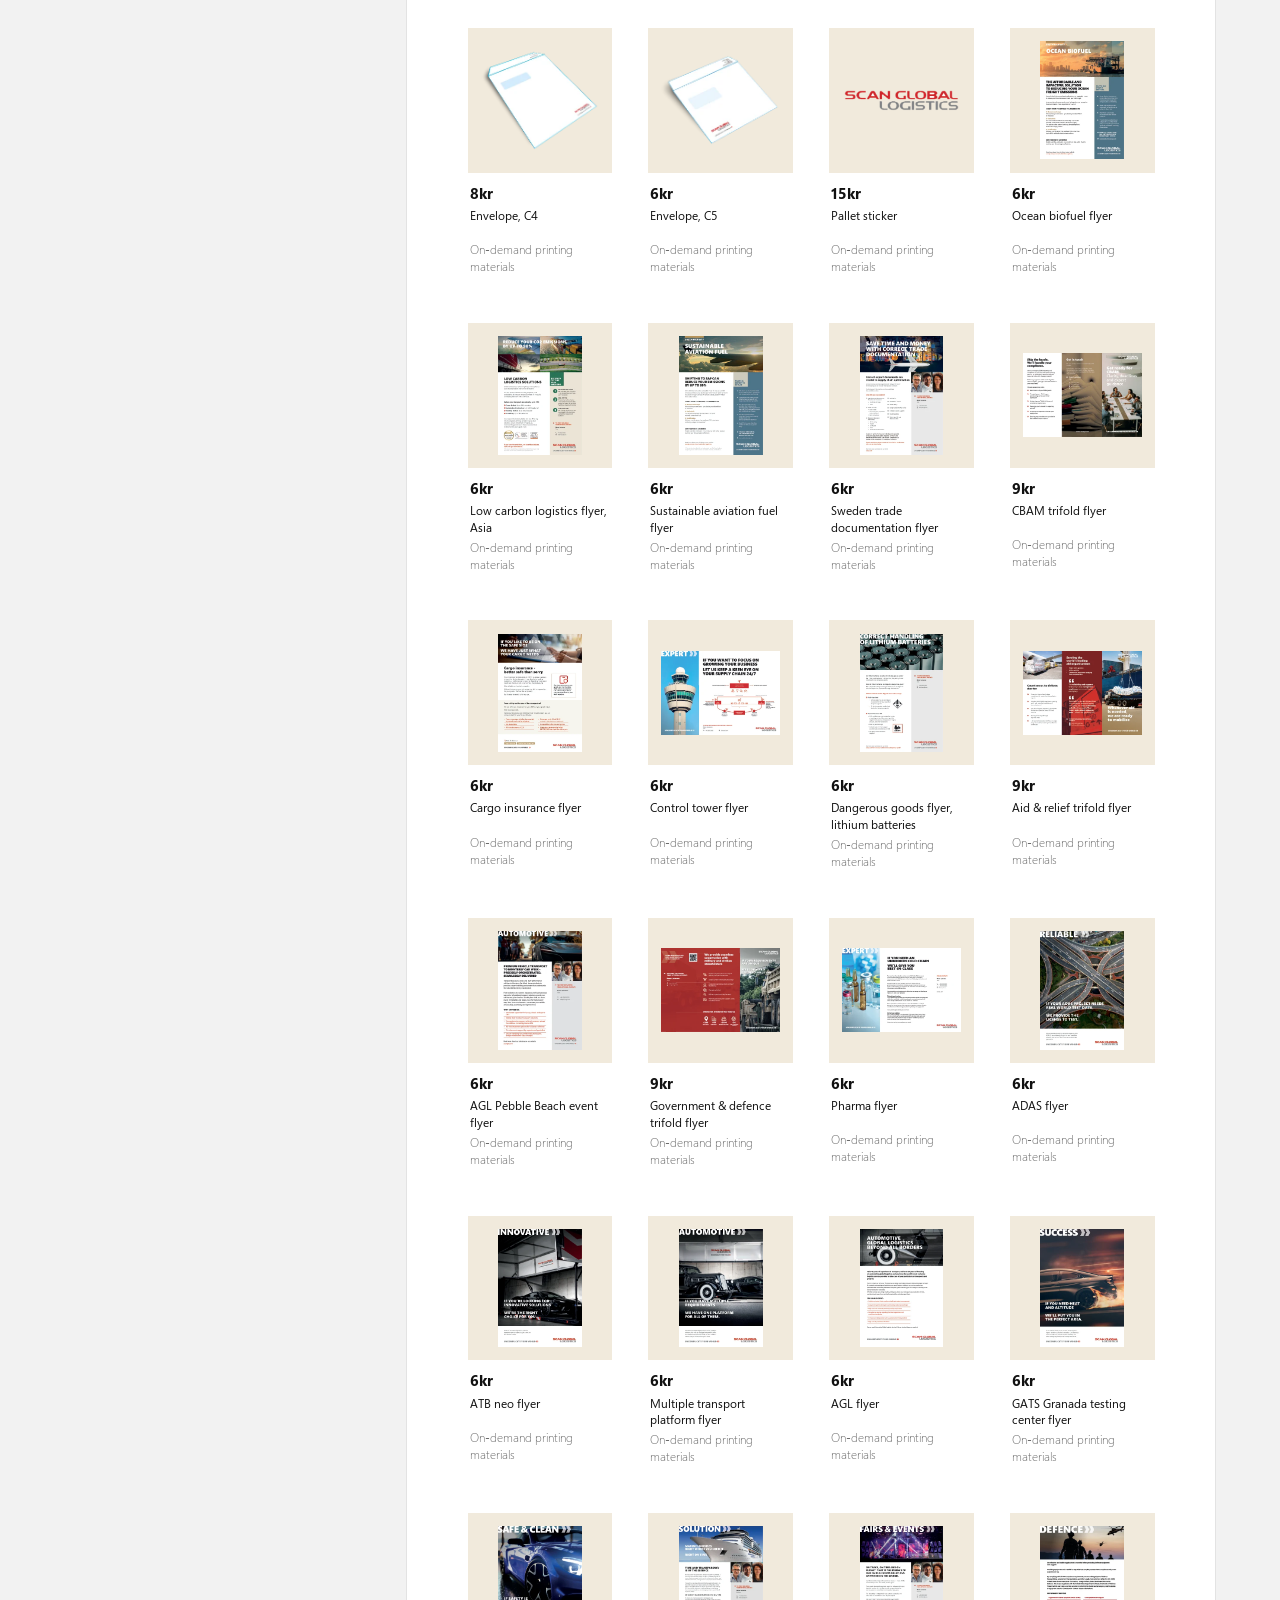
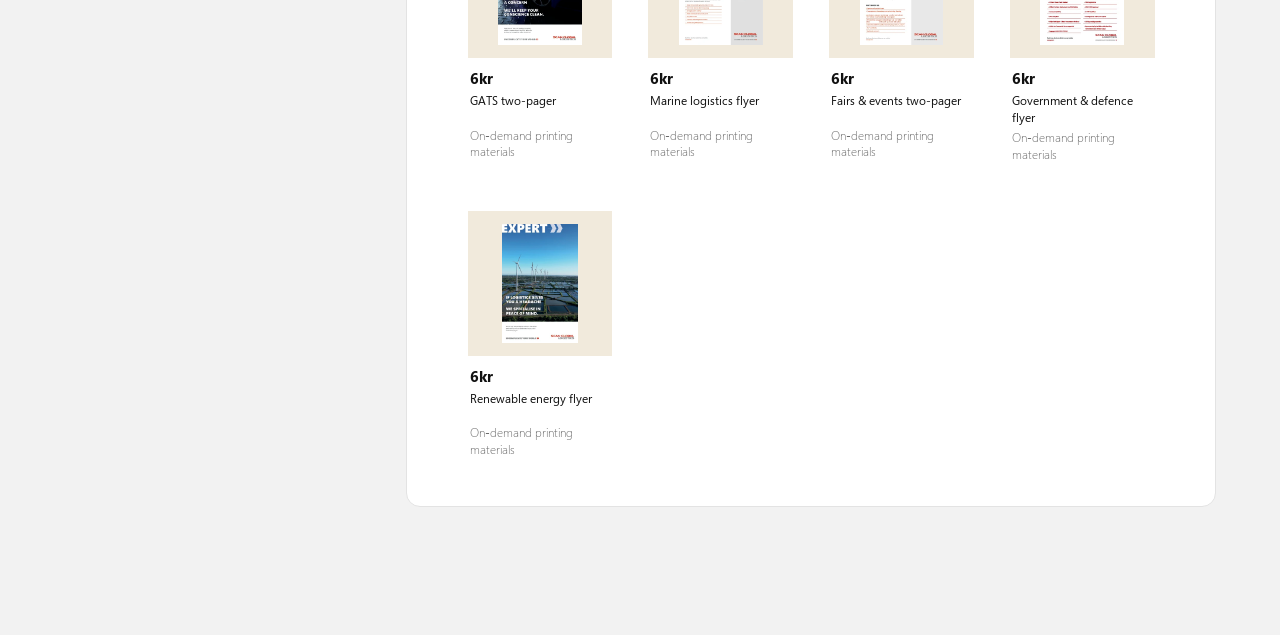
==== commit ceff5a4d: "fix kompo" ====
--- a/category.html
+++ b/category.html
@@ -9,13 +9,13 @@
   <link rel="shortcut icon" href="assets/icons/favicon.ico">
   <link rel="apple-touch-icon" href="assets/icons/apple-touch-icon.png">
   <link rel="preload" href="assets/fonts/segoe-pro-400.woff" as="font" type="font/woff" crossorigin>
-  <link rel="stylesheet" href="styles.css?v=20261029e">
+  <link rel="stylesheet" href="styles.css?v=20261105a">
 </head>
 <body data-page="category">
   <div id="site-header"></div>
   <main id="app"></main>
-  <script src="products.js?v=20261029e"></script>
-  <script src="i18n.js?v=20261029e"></script>
-  <script src="script.js?v=20261029e"></script>
+  <script src="products.js?v=20261105a"></script>
+  <script src="i18n.js?v=20261105a"></script>
+  <script src="script.js?v=20261105a"></script>
 </body>
 </html>
--- a/styles.css
+++ b/styles.css
@@ -623,16 +623,6 @@
   .m-sub a { display: block; padding: 12px 4px 12px 18px; font-size: 1rem; font-weight: 400; border-bottom: 1px solid var(--line); }
   .m-sub a:hover { color: var(--red); }
 }
-/* slim "browse products" band on the landing page (between hero and category carousel) */
-.browse-band { margin: 28px 0 0; padding: 0 var(--gutter); }
-.browse-band-in { display: flex; align-items: center; gap: 20px; padding: 16px 28px 16px 24px; background: #f1f1f1; border-radius: 12px; }
-.bb-text { flex: 1; min-width: 0; padding-left: 18px; border-left: 4px solid var(--red); }
-.bb-text h2 { margin: 0; font-size: 1.25rem; font-weight: 700; line-height: 1.25; }
-.bb-text p { margin: 2px 0 0; font-size: 0.9375rem; color: #333; }
-.bb-arrows { flex: none; height: 2.5rem; width: auto; fill: none; stroke: #666; stroke-opacity: .5; stroke-width: 6; stroke-linejoin: miter; }
-.browse-band .btn { flex: none; padding: 9px 22px; font-size: 0.8125rem; }
-.browse-band + .section { padding-top: 40px; }
-@media (max-width: 560px) { .browse-band-in { flex-wrap: wrap; padding: 14px 16px; } .bb-text { flex-basis: 100%; } .bb-text h2 { font-size: 1.0625rem; } .bb-arrows { display: none; } .browse-band .btn { margin-left: 22px; } }
 
 .account-btn { background: none; border: 0; padding: 0; cursor: pointer; }
 .logout-btn { display: block; margin-top: 12px; padding: 8px 14px; border-radius: 8px; background: var(--red); color: #fff; font-size: 0.8125rem; font-weight: 700; text-align: center; transition: background-color .2s ease; }
